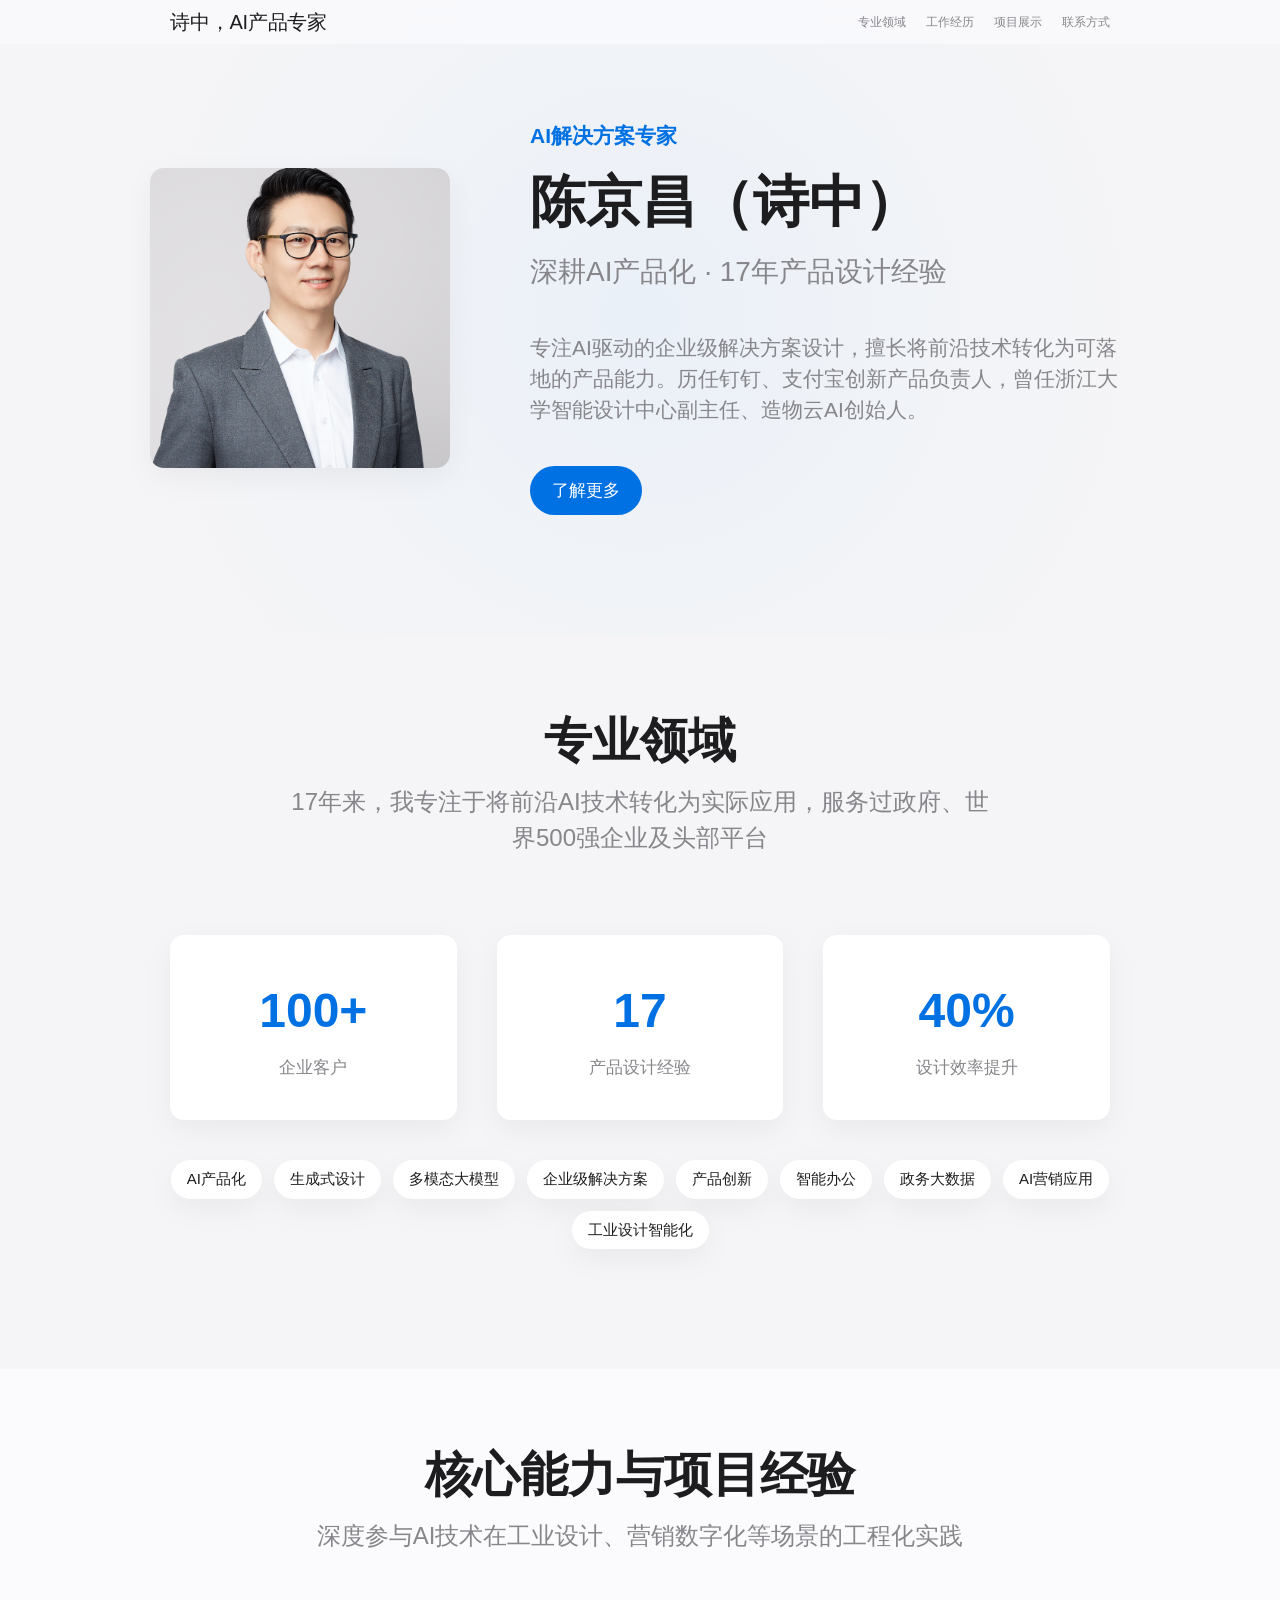
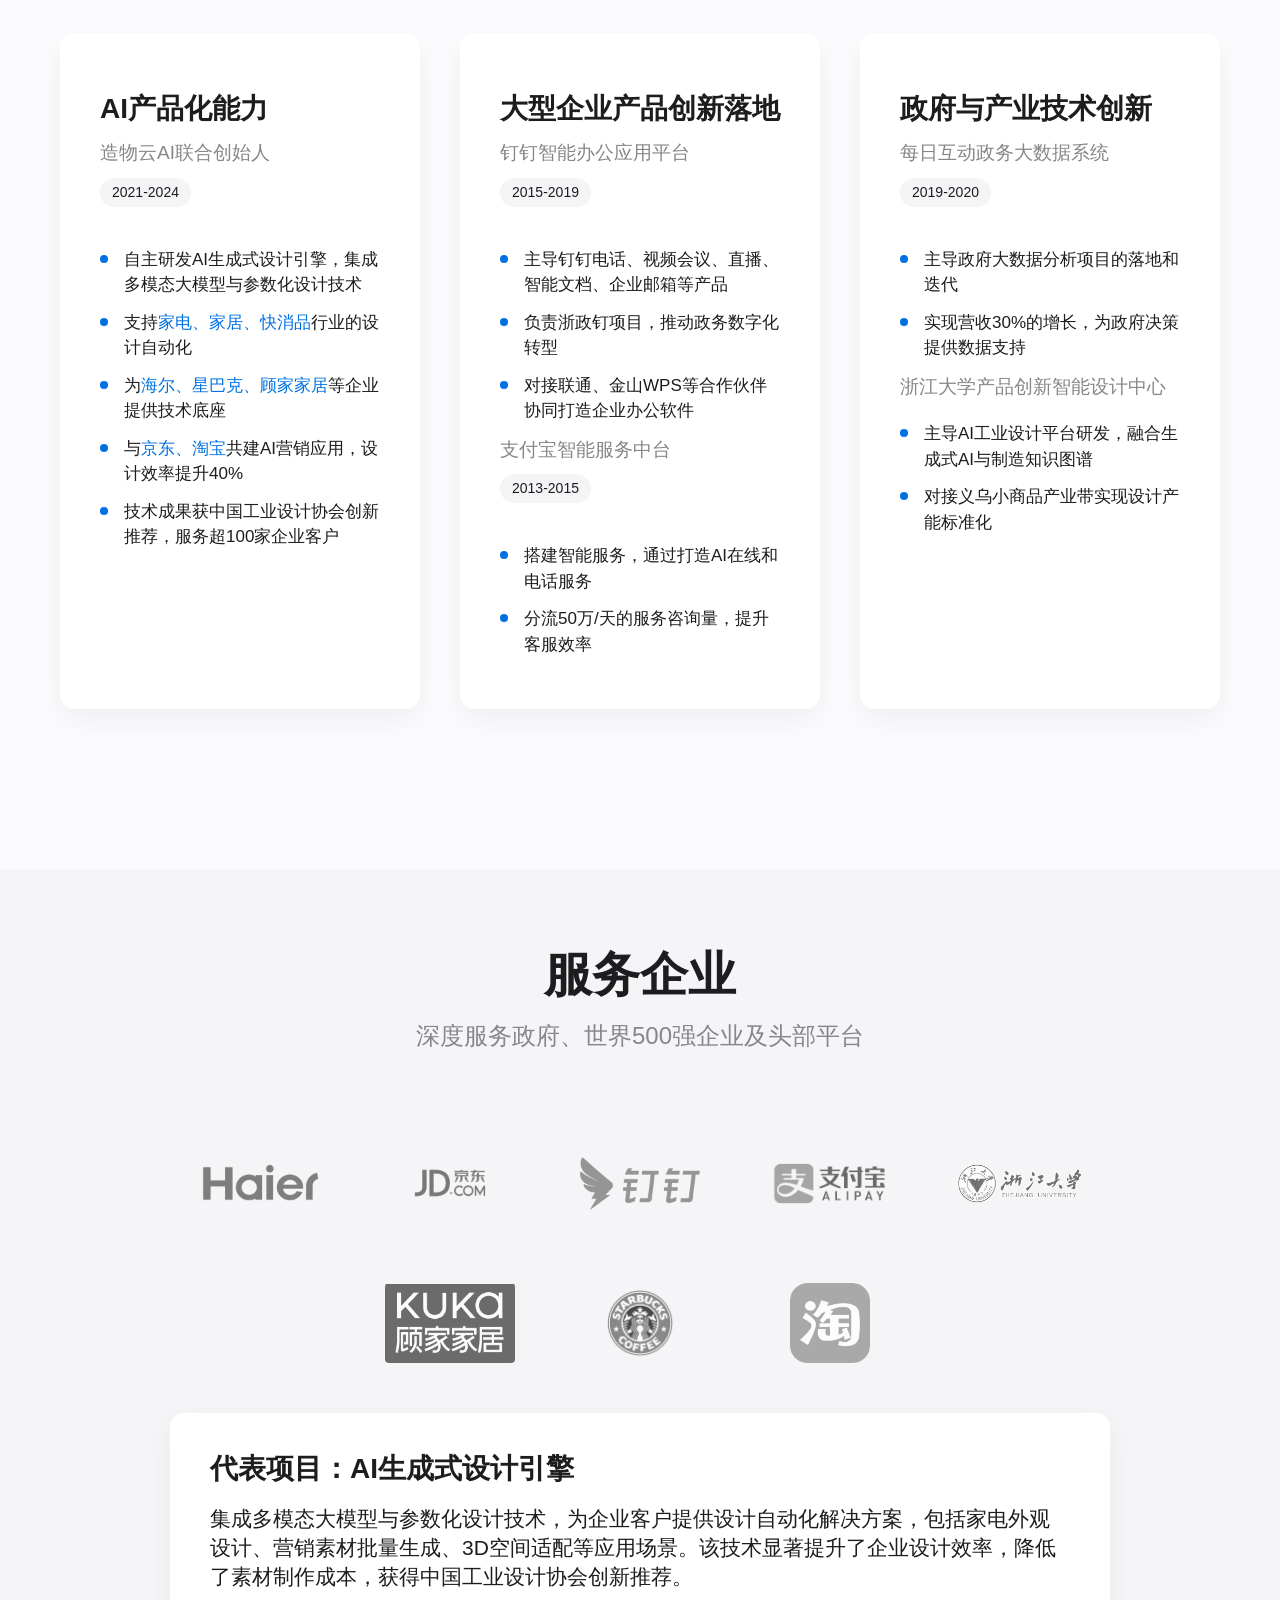
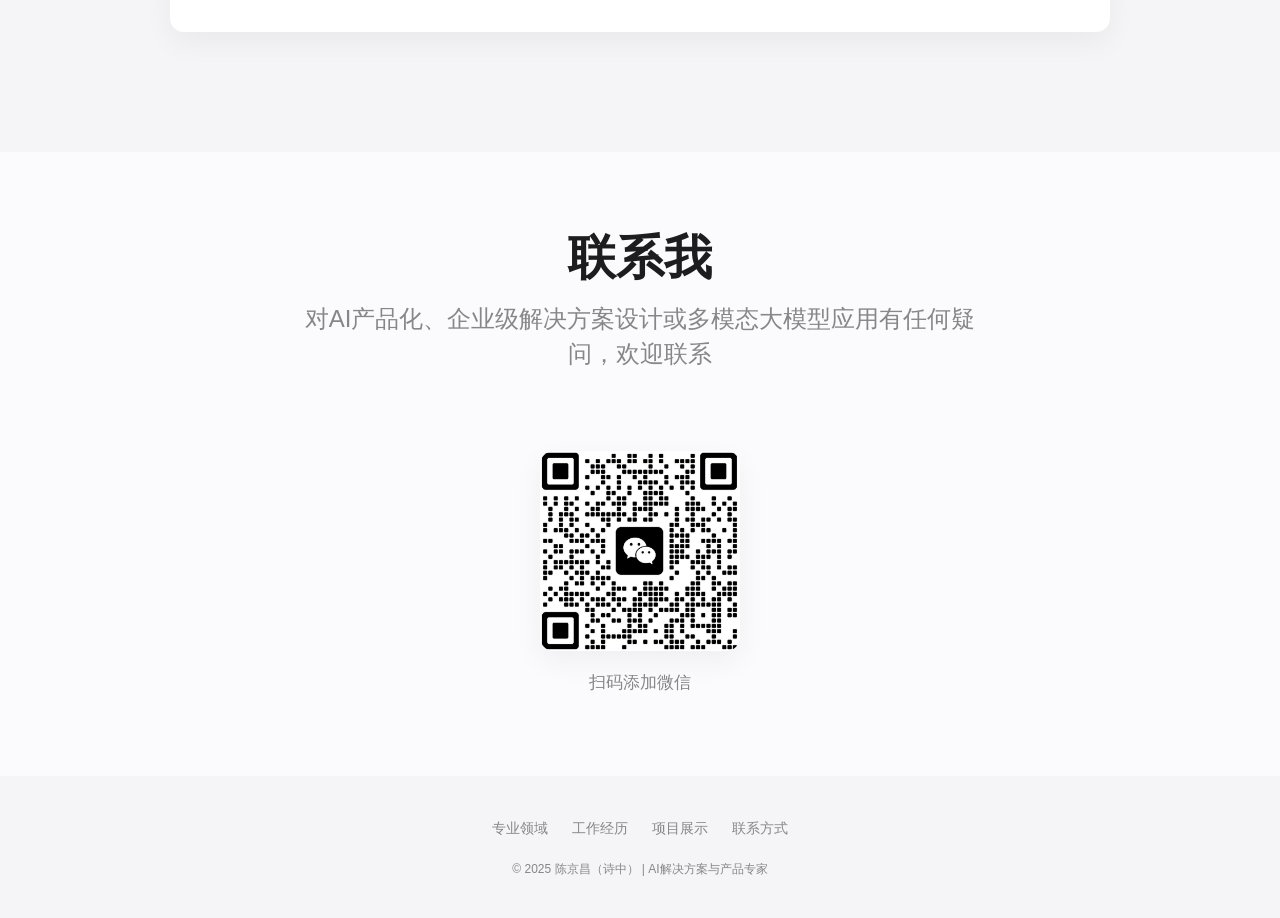
==== index.html @ 5e1aa546 "整理网站文件，删除zip和macOS隐藏文件" ====
<style>
        /* Apple-inspired Design System */
        :root {
            --apple-bg: #fbfbfd;
            --apple-dark: #1d1d1f;
            --apple-gray: #86868b;
            --apple-highlight: #0071e3;
            --apple-highlight-hover: #0077ed;
            --apple-section-bg: #f5f5f7;
            --spacing-xl: 120px;
            --spacing-lg: 80px;
            --spacing-md: 40px;
            --spacing-sm: 20px;
            --radius: 14px;
            --shadow: 0 10px 30px rgba(0,0,0,0.05);
        }
        
        * {
            margin: 0;
            padding: 0;
            box-sizing: border-box;
            font-family: "SF Pro Display", -apple-system, BlinkMacSystemFont, "Segoe UI", Roboto, sans-serif;
        }
        
        html {
            scroll-behavior: smooth;
        }
        
        body {
            background-color: var(--apple-bg);
            color: var(--apple-dark);
            line-height: 1.5;
            -webkit-font-smoothing: antialiased;
        }
        
        .container {
            max-width: 1200px;
            margin: 0 auto;
            padding: 0 var(--spacing-sm);
        }
        
        .narrow-container {
            max-width: 980px;
            margin: 0 auto;
            padding: 0 var(--spacing-sm);
        }
        
        /* Typography */
        h1, h2, h3, h4, h5, h6 {
            font-weight: 600;
        }
        
        h1 {
            font-size: 56px;
            line-height: 1.07;
            letter-spacing: -0.005em;
        }
        
        h2 {
            font-size: 48px;
            line-height: 1.1;
            letter-spacing: -0.003em;
        }
        
        h3 {
            font-size: 28px;
            line-height: 1.14;
        }
        
        h4 {
            font-size: 24px;
            line-height: 1.16;
        }
        
        p {
            font-size: 17px;
            line-height: 1.47;
        }
        
        .large-text {
            font-size: 21px;
            line-height: 1.38;
        }
        
        .small-text {
            font-size: 14px;
            line-height: 1.42;
        }
        
        /* Header */
        .hero {
            min-height: 50vh; /* 将高度减少一半 */
            padding: var(--spacing-xl) 0;
            display: flex;
            flex-direction: column;
            align-items: center;
            justify-content: center;
            text-align: left;
            position: relative;
            overflow: hidden;
            background-color: #f5f5f7;
        }
        
        .hero-layout {
            display: flex;
            align-items: center;
            flex-direction: row-reverse; /* 调整顺序，让照片在左边 */
            justify-content: space-between;
            gap: var(--spacing-lg);
            width: 100%;
        }
        
        /* 响应式布局调整 */
        @media (max-width: 980px) {
            .hero-layout {
                flex-direction: column; /* 在移动端保持上下布局 */
                gap: var(--spacing-md);
            }
            
            .hero {
                min-height: auto; /* 移动端自适应高度 */
                padding: var(--spacing-lg) 0;
            }
        }
        
        .profile-image {
            width: 300px;
            height: 300px;
            border-radius: var(--radius);
            object-fit: cover;
            box-shadow: var(--shadow);
            transition: transform 0.3s ease;
        }
        
        .profile-image:hover {
            transform: scale(1.02);
        }
        
        /* 修改 hero-content 样式，使文字左对齐 */
        .hero-content {
            max-width: 700px;
            z-index: 1;
            text-align: left;
        }
        
        .hero-desc {
            margin-bottom: var(--spacing-md);
            font-size: 21px;
            font-weight: 400;
            color: var(--apple-gray);
            max-width: 600px;
            margin-left: 0; /* 修改为左对齐 */
            margin-right: auto;
        }
        
        /* 响应式调整 */
        @media (max-width: 980px) {
            .hero-layout {
                flex-direction: column;
                gap: var(--spacing-md);
            }
            
            .hero {
                text-align: center;
            }
            
            .hero-content {
                text-align: center;
            }
            
            .hero-desc {
                margin-left: auto;
                margin-right: auto;
            }
            
            .profile-image {
                width: 250px;
                height: 250px;
            }
        }
        
        @media (max-width: 480px) {
            .profile-image {
                width: 200px;
                height: 200px;
            }
        }
        
        .nav {
            position: fixed;
            top: 0;
            left: 0;
            right: 0;
            height: 44px;
            background: rgba(251, 251, 253, 0.8);
            backdrop-filter: saturate(180%) blur(20px);
            z-index: 100;
            display: flex;
            align-items: center;
            justify-content: center;
        }
        
        .nav-inner {
            width: 100%;
            max-width: 980px;
            display: flex;
            justify-content: space-between;
            align-items: center;
            padding: 0 var(--spacing-sm);
        }
        
        .nav-logo {
            font-weight: 500;
            font-size: 20px;
            letter-spacing: -0.01em;
        }
        
        .nav-links {
            display: flex;
            list-style: none;
        }
        
        .nav-links li {
            margin-left: var(--spacing-sm);
            font-size: 12px;
        }
        
        .nav-links a {
            color: var(--apple-gray);
            text-decoration: none;
            transition: color 0.2s;
        }
        
        .nav-links a:hover {
            color: var(--apple-dark);
        }
        
        .hero-content {
            max-width: 700px;
            z-index: 1;
        }
        
        .hero-eyebrow {
            color: var(--apple-highlight);
            font-size: 21px;
            margin-bottom: var(--spacing-sm);
            font-weight: 600;
        }
        
        .hero-title {
            margin-bottom: var(--spacing-sm);
        }
        
        .hero-subtitle {
            margin-bottom: var(--spacing-md);
            font-size: 28px;
            font-weight: 400;
            color: var(--apple-gray);
        }
        
        .hero-desc {
            margin-bottom: var(--spacing-md);
            font-size: 21px;
            font-weight: 400;
            color: var(--apple-gray);
            max-width: 600px;
            margin-left: auto;
            margin-right: auto;
        }
        
        .cta-button {
            display: inline-block;
            background-color: var(--apple-highlight);
            color: white;
            border-radius: 980px;
            padding: 12px 22px;
            font-size: 17px;
            font-weight: 400;
            text-decoration: none;
            transition: all 0.2s;
        }
        
        .cta-button:hover {
            background-color: var(--apple-highlight-hover);
        }
        
        .hero-gradient {
            position: absolute;
            width: 100%;
            height: 100%;
            top: 0;
            left: 0;
            background: radial-gradient(circle at 50% 50%, rgba(139, 198, 255, 0.1), transparent 70%);
        }
        
        /* Sections */
        .section {
            padding: var(--spacing-lg) 0;
            position: relative;
        }
        
        .section-alt {
            background-color: var(--apple-section-bg);
        }
        
        .section-heading {
            text-align: center;
            margin-bottom: var(--spacing-lg);
        }
        
        .section-title {
            margin-bottom: 16px;
        }
        
        .section-subtitle {
            color: var(--apple-gray);
            font-weight: 400;
            font-size: 24px;
            max-width: 700px;
            margin-left: auto;
            margin-right: auto;
        }
        
        /* Experience Cards */
        .experience-grid {
            display: grid;
            grid-template-columns: repeat(auto-fit, minmax(300px, 1fr));
            gap: var(--spacing-md);
            margin-bottom: var(--spacing-lg);
        }
        
        .experience-card {
            background: white;
            border-radius: var(--radius);
            overflow: hidden;
            box-shadow: var(--shadow);
            transition: transform 0.3s, box-shadow 0.3s;
        }
        
        .experience-card:hover {
            transform: translateY(-5px);
            box-shadow: 0 15px 40px rgba(0,0,0,0.08);
        }
        
        .card-content {
            padding: var(--spacing-md);
        }
        
        .card-icon {
            font-size: 40px;
            color: var(--apple-highlight);
            margin-bottom: var(--spacing-sm);
        }
        
        .card-title {
            margin-bottom: 14px;
        }
        
        .card-position {
            font-size: 19px;
            color: var(--apple-gray);
            margin-bottom: 10px;
            font-weight: 500;
        }
        
        .card-period {
            display: inline-block;
            font-size: 14px;
            background-color: var(--apple-section-bg);
            padding: 4px 12px;
            border-radius: 20px;
            margin-bottom: var(--spacing-sm);
        }
        
        .card-list {
            list-style-type: none;
            margin-top: var(--spacing-sm);
        }
        
        .card-list li {
            position: relative;
            padding-left: 24px;
            margin-bottom: 12px;
            font-size: 17px;
        }
        
        .card-list li:before {
            content: "";
            position: absolute;
            left: 0;
            top: 8px;
            width: 8px;
            height: 8px;
            background-color: var(--apple-highlight);
            border-radius: 50%;
        }
        
        .highlight {
            color: var(--apple-highlight);
            font-weight: 500;
        }
        
        /* Project Section */
        .project-container {
            margin: var(--spacing-md) 0;
            padding: var(--spacing-md);
            background: white;
            border-radius: var(--radius);
            box-shadow: var(--shadow);
        }
        
        .project-header {
            margin-bottom: var(--spacing-sm);
        }
        
        .company-logos {
            display: flex;
            flex-wrap: wrap;
            justify-content: center;
            gap: var(--spacing-md);
            margin: var(--spacing-md) 0;
        }
        
        .company-logo {
            width: 150px;
            height: 100px; /* 调整高度为100px */
            background-color: transparent;
            display: flex;
            align-items: center;
            justify-content: center;
            border-radius: var(--radius);
            transition: transform 0.2s, box-shadow 0.2s;
            object-fit: contain;
            padding: 10px;
            filter: grayscale(100%);
            opacity: 0.7;
        }
        
        .company-logo:hover {
            transform: scale(1.05);
            filter: grayscale(0%); /* 悬停时显示原色 */
            opacity: 1;
        }
        
        /* Skills Section */
        .skills-container {
            display: flex;
            flex-wrap: wrap;
            justify-content: center;
            gap: 12px;
            margin: var(--spacing-md) 0;
        }
        
        .skill-tag {
            background-color: white;
            padding: 8px 16px;
            border-radius: 20px;
            font-size: 15px;
            box-shadow: var(--shadow);
        }
        
        /* Stats */
        .stats-container {
            display: grid;
            grid-template-columns: repeat(3, 1fr);
            gap: var(--spacing-md);
            margin: var(--spacing-md) 0;
        }
        
        .stat-card {
            background: white;
            padding: var(--spacing-md);
            border-radius: var(--radius);
            text-align: center;
            box-shadow: var(--shadow);
        }
        
        .stat-number {
            font-size: 48px;
            font-weight: 700;
            color: var(--apple-highlight);
            margin-bottom: 8px;
        }
        
        .stat-label {
            font-size: 17px;
            color: var(--apple-gray);
        }
        
        /* Footer */
        footer {
            background-color: var(--apple-section-bg);
            padding: var(--spacing-md) 0;
            text-align: center;
        }
        
        .footer-content {
            display: flex;
            flex-direction: column;
            align-items: center;
        }
        
        .footer-links {
            display: flex;
            list-style: none;
            margin-bottom: var(--spacing-sm);
        }
        
        .footer-links li {
            margin: 0 12px;
        }
        
        .footer-links a {
            color: var(--apple-gray);
            text-decoration: none;
            font-size: 14px;
            transition: color 0.2s;
        }
        
        .footer-links a:hover {
            color: var(--apple-dark);
        }
        
        .copyright {
            font-size: 12px;
            color: var(--apple-gray);
        }
        
        /* Animation */
        @keyframes fadeInUp {
            from {
                opacity: 0;
                transform: translateY(20px);
            }
            to {
                opacity: 1;
                transform: translateY(0);
            }
        }
        
        .animate {
            animation: fadeInUp 0.6s ease forwards;
            opacity: 0;
        }
        
        .delay-1 {
            animation-delay: 0.1s;
        }
        
        .delay-2 {
            animation-delay: 0.2s;
        }
        
        .delay-3 {
            animation-delay: 0.3s;
        }
        
        /* Responsive */
        @media (max-width: 980px) {
            h1 {
                font-size: 48px;
            }
            
            h2 {
                font-size: 40px;
            }
            
            .stats-container {
                grid-template-columns: repeat(2, 1fr);
            }
        }
        
        @media (max-width: 768px) {
            :root {
                --spacing-xl: 80px;
                --spacing-lg: 60px;
                --spacing-md: 30px;
            }
            
            h1 {
                font-size: 40px;
            }
            
            h2 {
                font-size: 32px;
            }
            
            h3 {
                font-size: 24px;
            }
            
            .hero-subtitle {
                font-size: 24px;
            }
            
            .hero-desc {
                font-size: 19px;
            }
            
            .large-text {
                font-size: 19px;
            }
            
            .stats-container {
                grid-template-columns: 1fr;
            }
        }
        
        @media (max-width: 480px) {
            :root {
                --spacing-xl: 60px;
                --spacing-lg: 40px;
                --spacing-md: 24px;
            }
            
            h1 {
                font-size: 32px;
            }
            
            h2 {
                font-size: 28px;
            }
            
            .hero-eyebrow {
                font-size: 17px;
            }
            
            .hero-subtitle {
                font-size: 21px;
            }
            
            .section-subtitle {
                font-size: 19px;
            }
        }
    </style>
</head>
<body>
    <nav class="nav">
        <div class="nav-inner">
            <a href="#" class="nav-logo" style="text-decoration: none; color: inherit;">诗中，AI产品专家</a>
            <ul class="nav-links">
                <li><a href="#expertise">专业领域</a></li>
                <li><a href="#experience">工作经历</a></li>
                <li><a href="#projects">项目展示</a></li>
                <li><a href="#contact">联系方式</a></li>
            </ul>
        </div>
    </nav>
    
    <section class="hero">
        <div class="hero-gradient"></div>
        <div class="container">
            <div class="hero-layout">
                <div class="hero-content">
                    <div class="hero-eyebrow animate">AI解决方案专家</div>
                    <h1 class="hero-title animate delay-1">陈京昌（诗中）</h1>
                    <div class="hero-subtitle animate delay-2">深耕AI产品化 · 17年产品设计经验</div>
                    <p class="hero-desc animate delay-3">专注AI驱动的企业级解决方案设计，擅长将前沿技术转化为可落地的产品能力。历任钉钉、支付宝创新产品负责人，曾任浙江大学智能设计中心副主任、造物云AI创始人。</p>
                    <a href="#contact" class="cta-button animate delay-3">了解更多</a>
                </div>
                <img src="profile-photo.jpg" alt="陈京昌个人照片" class="profile-image animate delay-1">
            </div>
        </div>
    </section>
    
    <section id="expertise" class="section section-alt">
        <div class="narrow-container">
            <div class="section-heading">
                <h2 class="section-title">专业领域</h2>
                <p class="section-subtitle">17年来，我专注于将前沿AI技术转化为实际应用，服务过政府、世界500强企业及头部平台</p>
            </div>
            
            <div class="stats-container">
                <div class="stat-card">
                    <div class="stat-number">100+</div>
                    <div class="stat-label">企业客户</div>
                </div>
                <div class="stat-card">
                    <div class="stat-number">17</div>
                    <div class="stat-label">产品设计经验</div>
                </div>
                <div class="stat-card">
                    <div class="stat-number">40%</div>
                    <div class="stat-label">设计效率提升</div>
                </div>
            </div>
            
            <div class="skills-container">
                <div class="skill-tag">AI产品化</div>
                <div class="skill-tag">生成式设计</div>
                <div class="skill-tag">多模态大模型</div>
                <div class="skill-tag">企业级解决方案</div>
                <div class="skill-tag">产品创新</div>
                <div class="skill-tag">智能办公</div>
                <div class="skill-tag">政务大数据</div>
                <div class="skill-tag">AI营销应用</div>
                <div class="skill-tag">工业设计智能化</div>
            </div>
        </div>
    </section>
    
    <section id="experience" class="section">
        <div class="container">
            <div class="section-heading">
                <h2 class="section-title">核心能力与项目经验</h2>
                <p class="section-subtitle">深度参与AI技术在工业设计、营销数字化等场景的工程化实践</p>
            </div>
            
            <div class="experience-grid">
                <div class="experience-card">
                    <div class="card-content">
                        <div class="card-icon"><i class="fas fa-robot"></i></div>
                        <h3 class="card-title">AI产品化能力</h3>
                        <div class="card-position">造物云AI联合创始人</div>
                        <div class="card-period">2021-2024</div>
                        <ul class="card-list">
                            <li>自主研发AI生成式设计引擎，集成多模态大模型与参数化设计技术</li>
                            <li>支持<span class="highlight">家电、家居、快消品</span>行业的设计自动化</li>
                            <li>为<span class="highlight">海尔、星巴克、顾家家居</span>等企业提供技术底座</li>
                            <li>与<span class="highlight">京东、淘宝</span>共建AI营销应用，设计效率提升40%</li>
                            <li>技术成果获中国工业设计协会创新推荐，服务超100家企业客户</li>
                        </ul>
                    </div>
                </div>
                
                <div class="experience-card">
                    <div class="card-content">
                        <div class="card-icon"><i class="fas fa-building"></i></div>
                        <h3 class="card-title">大型企业产品创新落地</h3>
                        <div class="card-position">钉钉智能办公应用平台</div>
                        <div class="card-period">2015-2019</div>
                        <ul class="card-list">
                            <li>主导钉钉电话、视频会议、直播、智能文档、企业邮箱等产品</li>
                            <li>负责浙政钉项目，推动政务数字化转型</li>
                            <li>对接联通、金山WPS等合作伙伴协同打造企业办公软件</li>
                        </ul>
                        <div class="card-position">支付宝智能服务中台</div>
                        <div class="card-period">2013-2015</div>
                        <ul class="card-list">
                            <li>搭建智能服务，通过打造AI在线和电话服务</li>
                            <li>分流50万/天的服务咨询量，提升客服效率</li>
                        </ul>
                    </div>
                </div>
                
                <div class="experience-card">
                    <div class="card-content">
                        <div class="card-icon"><i class="fas fa-university"></i></div>
                        <h3 class="card-title">政府与产业技术创新</h3>
                        <div class="card-position">每日互动政务大数据系统</div>
                        <div class="card-period">2019-2020</div>
                        <ul class="card-list">
                            <li>主导政府大数据分析项目的落地和迭代</li>
                            <li>实现营收30%的增长，为政府决策提供数据支持</li>
                        </ul>
                        <div class="card-position">浙江大学产品创新智能设计中心</div>
                        <ul class="card-list">
                            <li>主导AI工业设计平台研发，融合生成式AI与制造知识图谱</li>
                            <li>对接义乌小商品产业带实现设计产能标准化</li>
                        </ul>
                    </div>
                </div>
            </div>
        </div>
    </section>
    
    <section id="projects" class="section section-alt">
        <div class="narrow-container">
            <div class="section-heading">
                <h2 class="section-title">服务企业</h2>
                <p class="section-subtitle">深度服务政府、世界500强企业及头部平台</p>
            </div>
            
            <div class="company-logos">
                <img src="logos/haier.png" alt="海尔" class="company-logo" />
                <img src="logos/jd.png" alt="京东" class="company-logo" />
                <img src="logos/dingtalk.png" alt="钉钉" class="company-logo" />
                <img src="logos/alipay.png" alt="支付宝" class="company-logo" />
                <img src="logos/zju.png" alt="浙江大学" class="company-logo" />
                <img src="logos/gujia.png" alt="顾家家居" class="company-logo" />
                <img src="logos/starbucks.png" alt="星巴克" class="company-logo" />
                <img src="logos/taobao.png" alt="淘宝" class="company-logo" />
            </div>
            
            <div class="project-container">
                <div class="project-header">
                    <h3>代表项目：AI生成式设计引擎</h3>
                </div>
                <p class="large-text">
                    集成多模态大模型与参数化设计技术，为企业客户提供设计自动化解决方案，包括家电外观设计、营销素材批量生成、3D空间适配等应用场景。该技术显著提升了企业设计效率，降低了素材制作成本，获得中国工业设计协会创新推荐。
                </p>
            </div>
        </div>
    </section>
    
    <section id="contact" class="section">
        <div class="narrow-container">
            <div class="section-heading">
                <h2 class="section-title">联系我</h2>
                <p class="section-subtitle">对AI产品化、企业级解决方案设计或多模态大模型应用有任何疑问，欢迎联系</p>
            </div>
            
            <div style="text-align: center;">
                <img src="images/wechat-qr.jpg" alt="微信二维码" style="width: 200px; height: 200px; border-radius: var(--radius); box-shadow: var(--shadow);">
                <p style="margin-top: var(--spacing-sm); color: var(--apple-gray);">扫码添加微信</p>
            </div>
        </div>
    </section>
    
    <footer>
        <div class="narrow-container">
            <div class="footer-content">
                <ul class="footer-links">
                    <li><a href="#expertise">专业领域</a></li>
                    <li><a href="#experience">工作经历</a></li>
                    <li><a href="#projects">项目展示</a></li>
                    <li><a href="#contact">联系方式</a></li>
                </ul>
                <div class="copyright">© 2025 陈京昌（诗中） | AI解决方案与产品专家</div>
            </div>
        </div>
    </footer>
    
    <script>
        // Simple animation for elements as they enter the viewport
        document.addEventListener('DOMContentLoaded', function() {
            const observer = new IntersectionObserver((entries) => {
                entries.forEach(entry => {
                    if (entry.isIntersecting) {
                        entry.target.style.opacity = 1;
                        entry.target.style.transform = 'translateY(0)';
                    }
                });
            }, { threshold: 0.1 });
            
            document.querySelectorAll('.experience-card, .stat-card, .project-container').forEach(el => {
                el.style.opacity = 0;
                el.style.transform = 'translateY(20px)';
                el.style.transition = 'opacity 0.6s ease, transform 0.6s ease';
                observer.observe(el);
            });
        });
    </script>
</body>
</html>
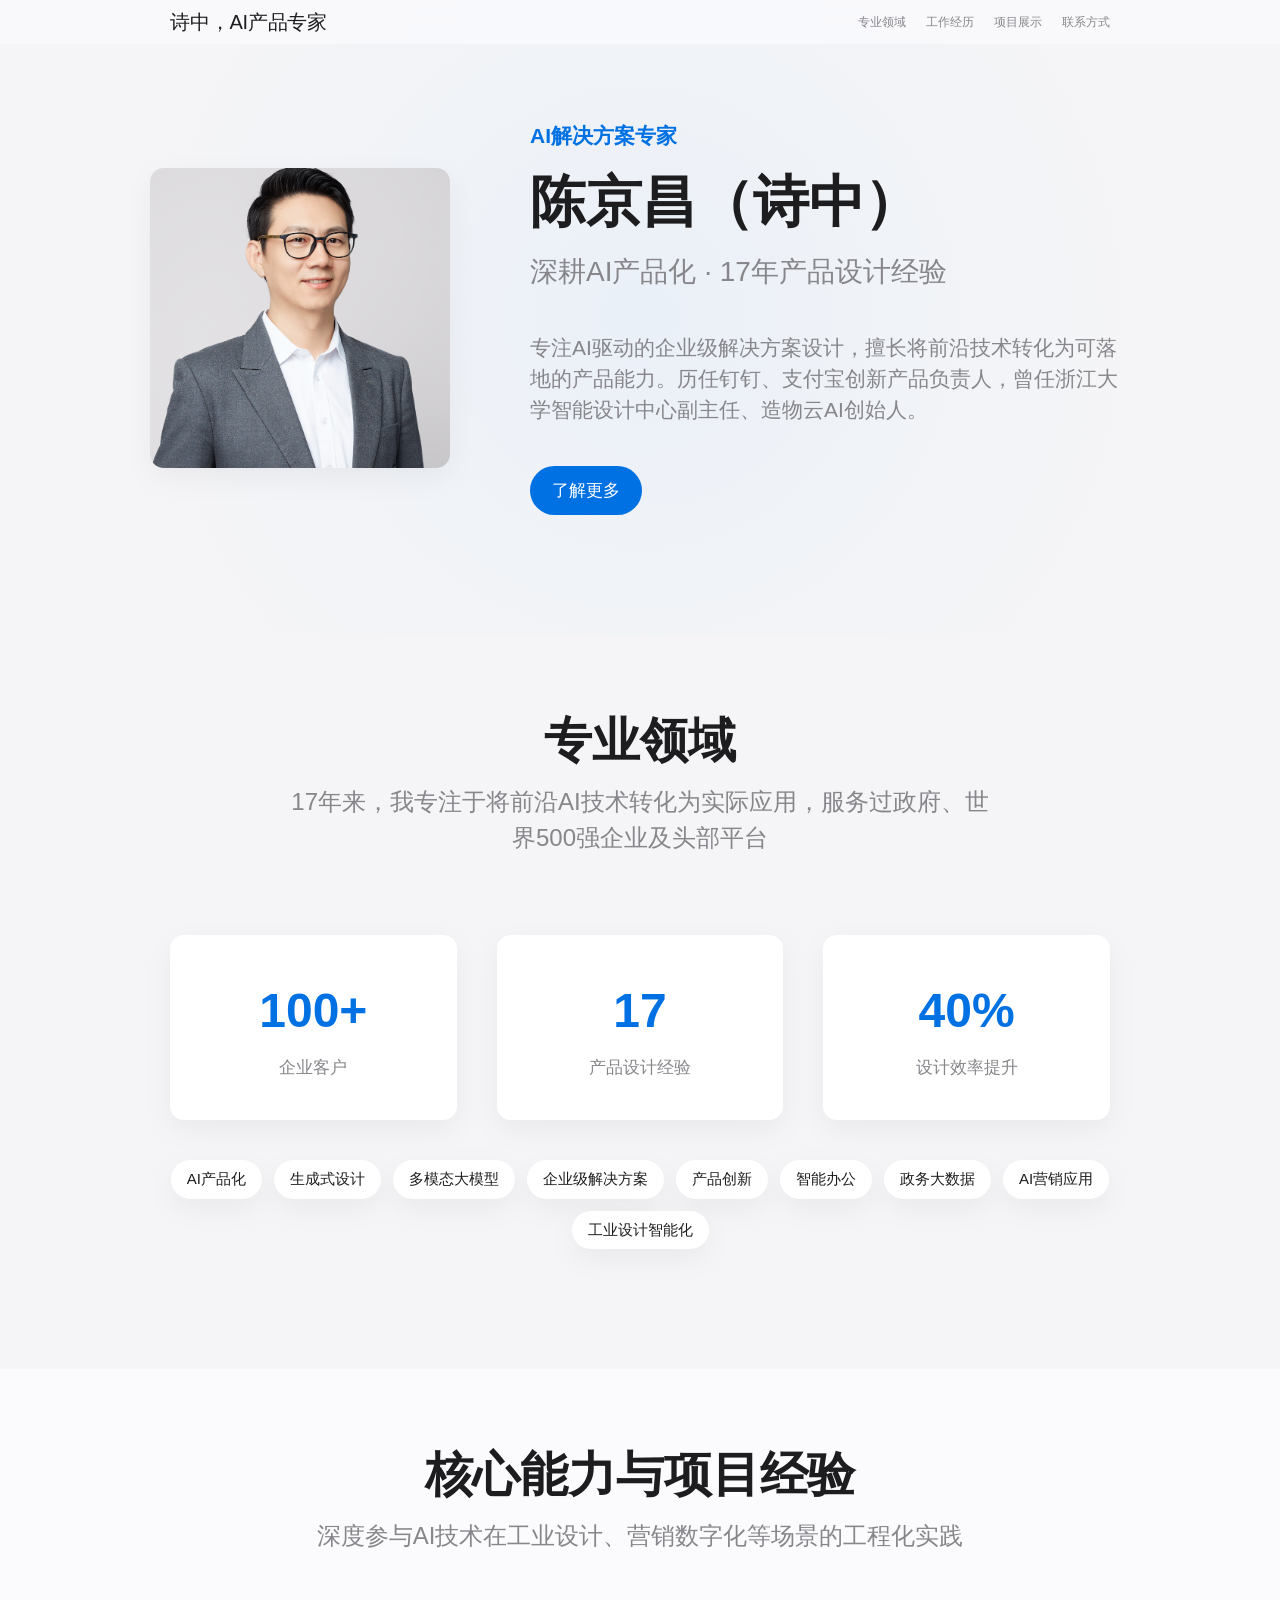
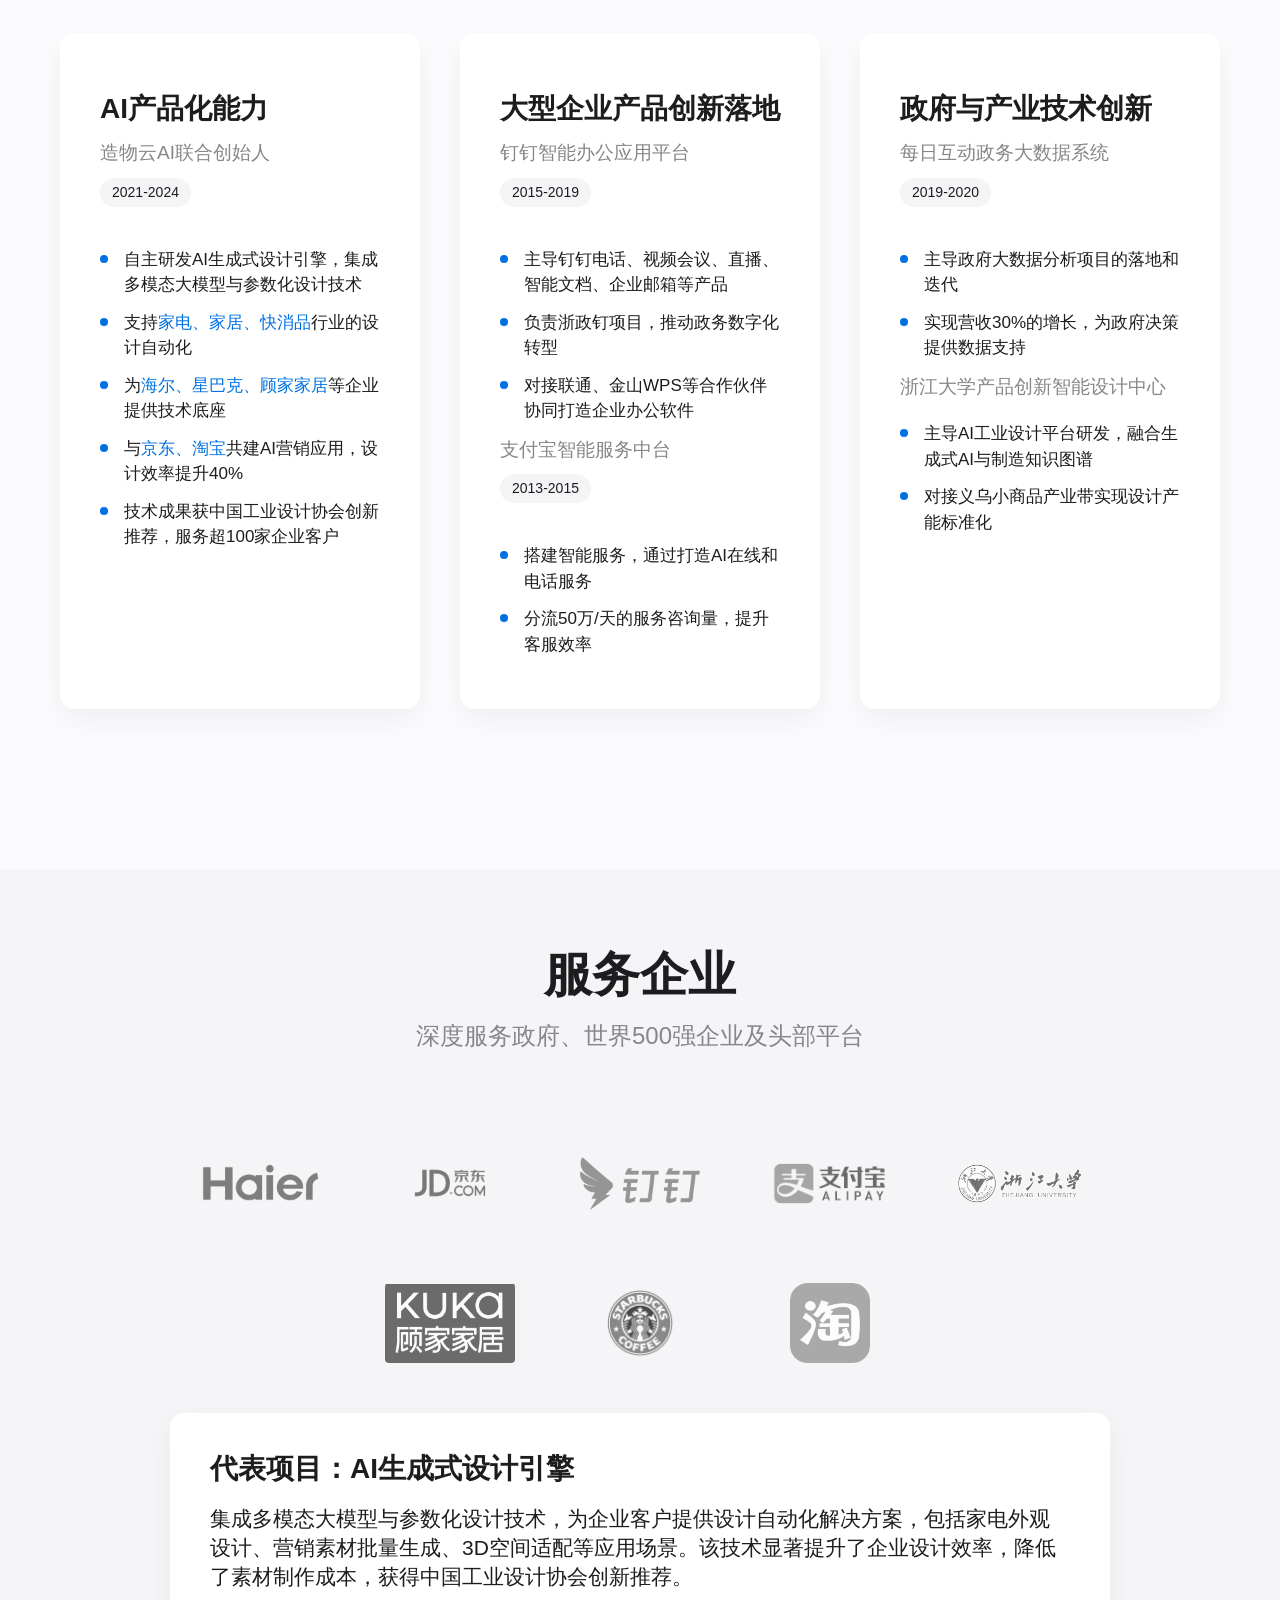
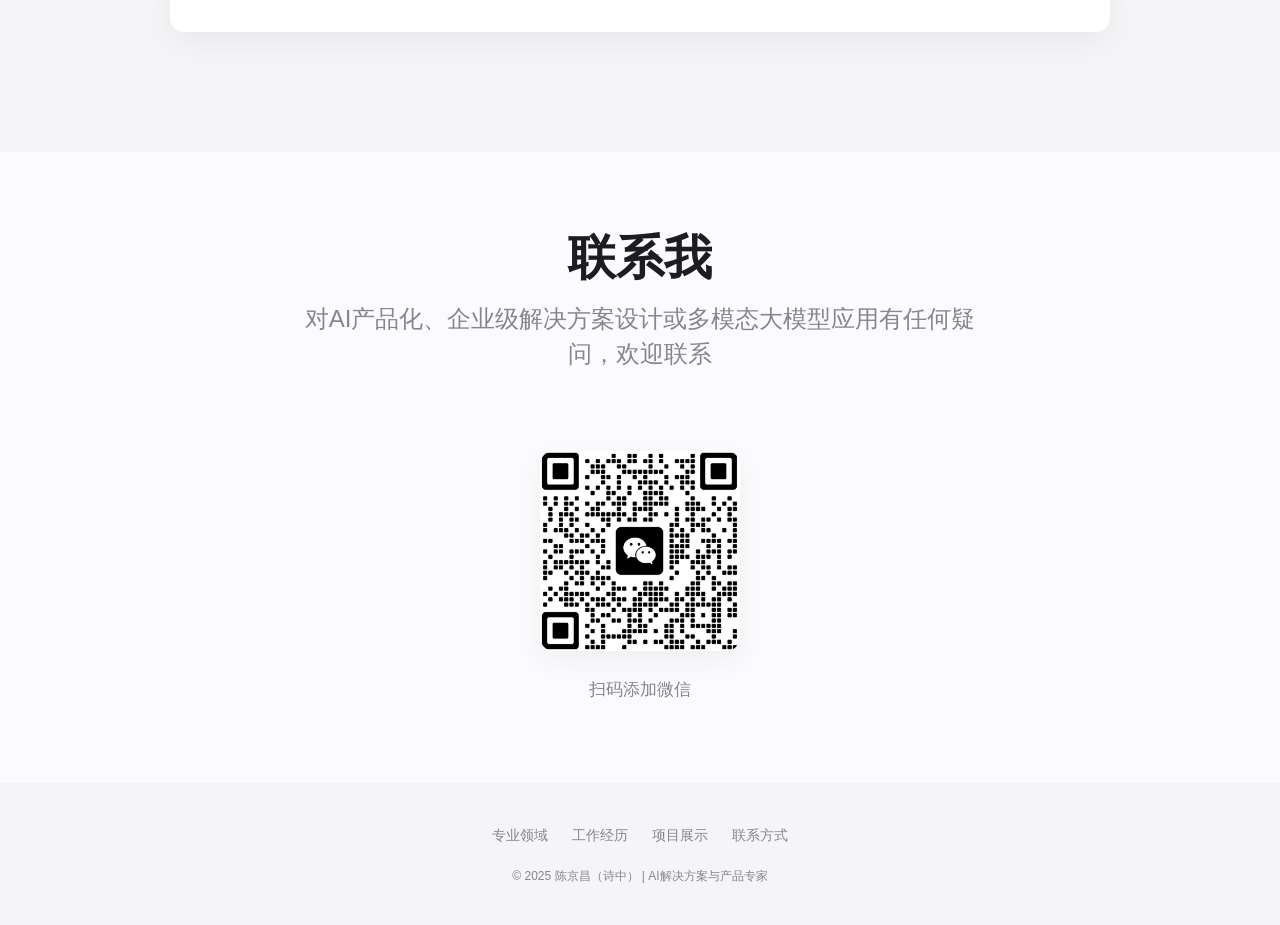
==== commit 9ac21474: "Fix HTML structure: add DOCTYPE, html and head tags to fix rendering issue" ====
--- a/index.html
+++ b/index.html
@@ -1,3 +1,10 @@
+<!DOCTYPE html>
+<html lang="zh-CN">
+<head>
+    <meta charset="UTF-8">
+    <meta name="viewport" content="width=device-width, initial-scale=1.0">
+    <title>shizhong - 个人网站</title>
+    <link rel="icon" href="data:image/svg+xml,<svg xmlns=%22http://www.w3.org/2000/svg%22 viewBox=%220 0 100 100%22><text y=%22.9em%22 font-size=%2290%22>🚀</text></svg>">
 <style>
         /* Apple-inspired Design System */
         :root {
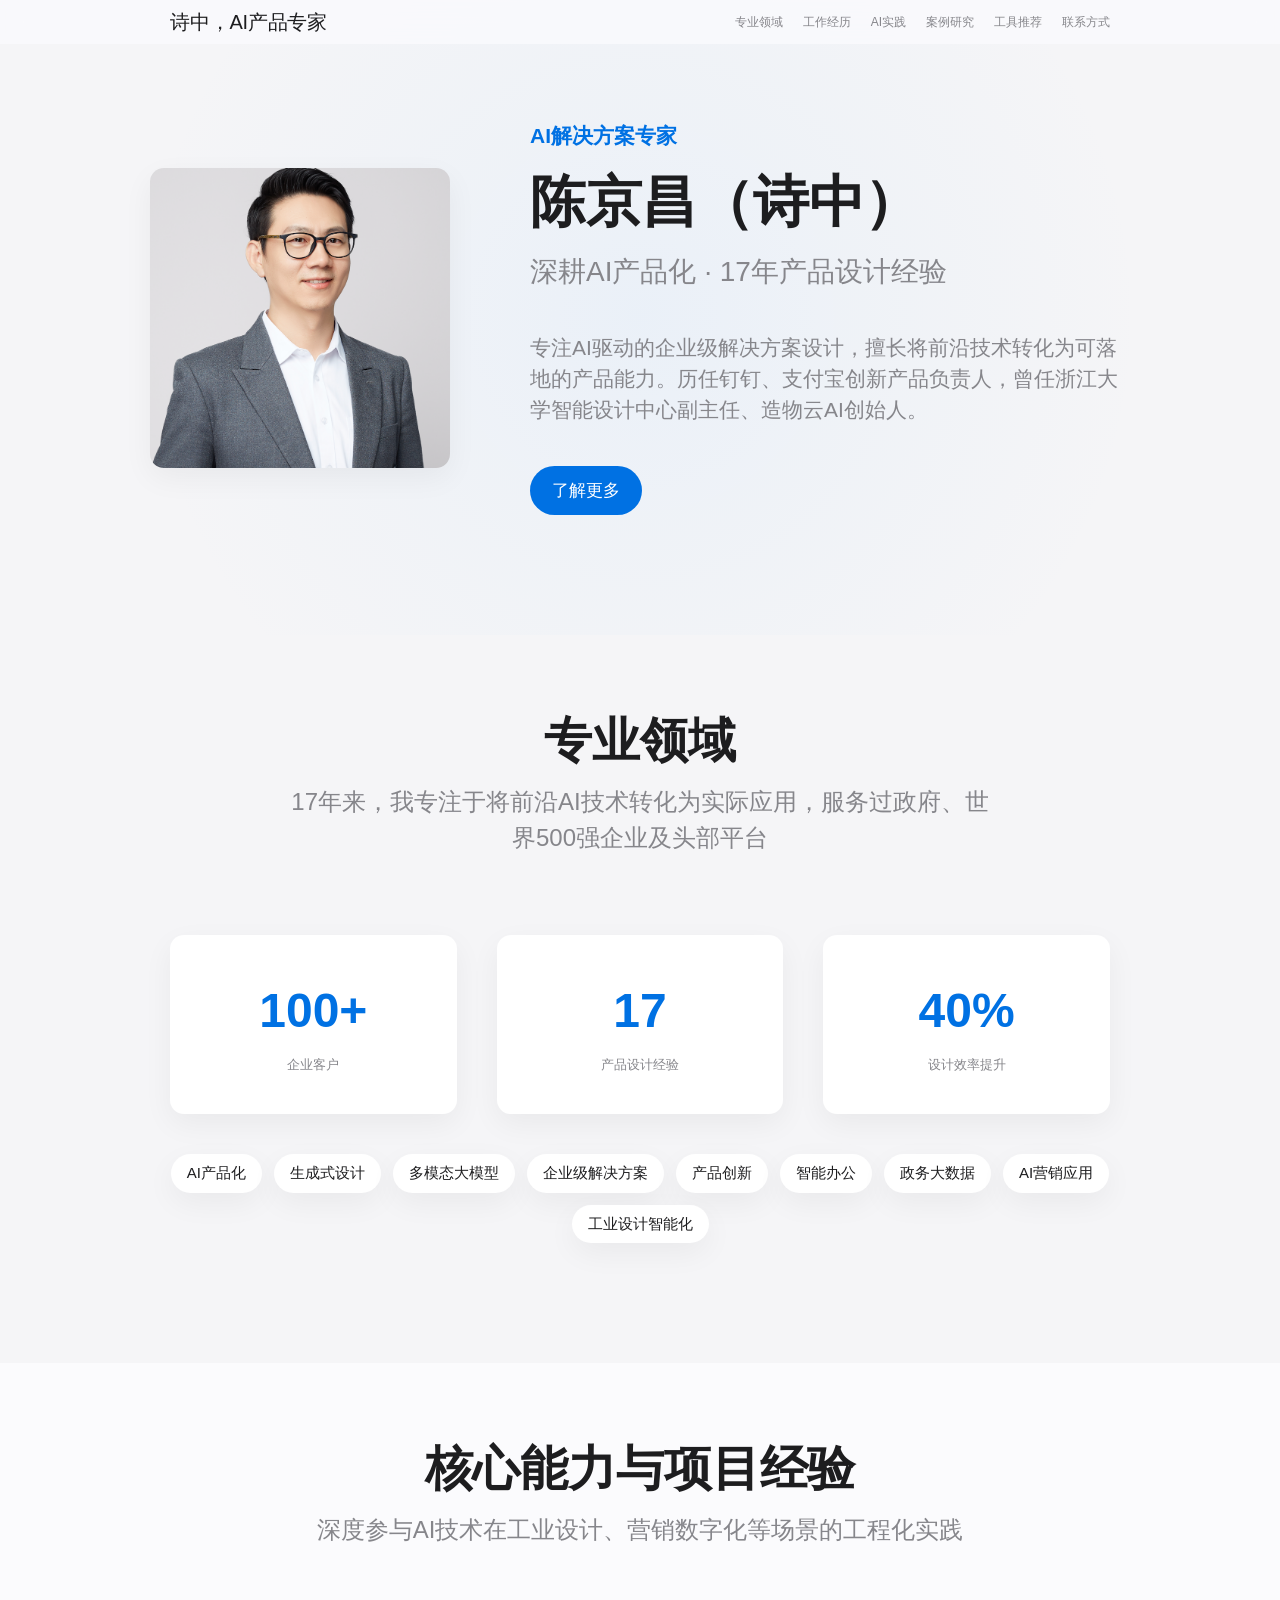
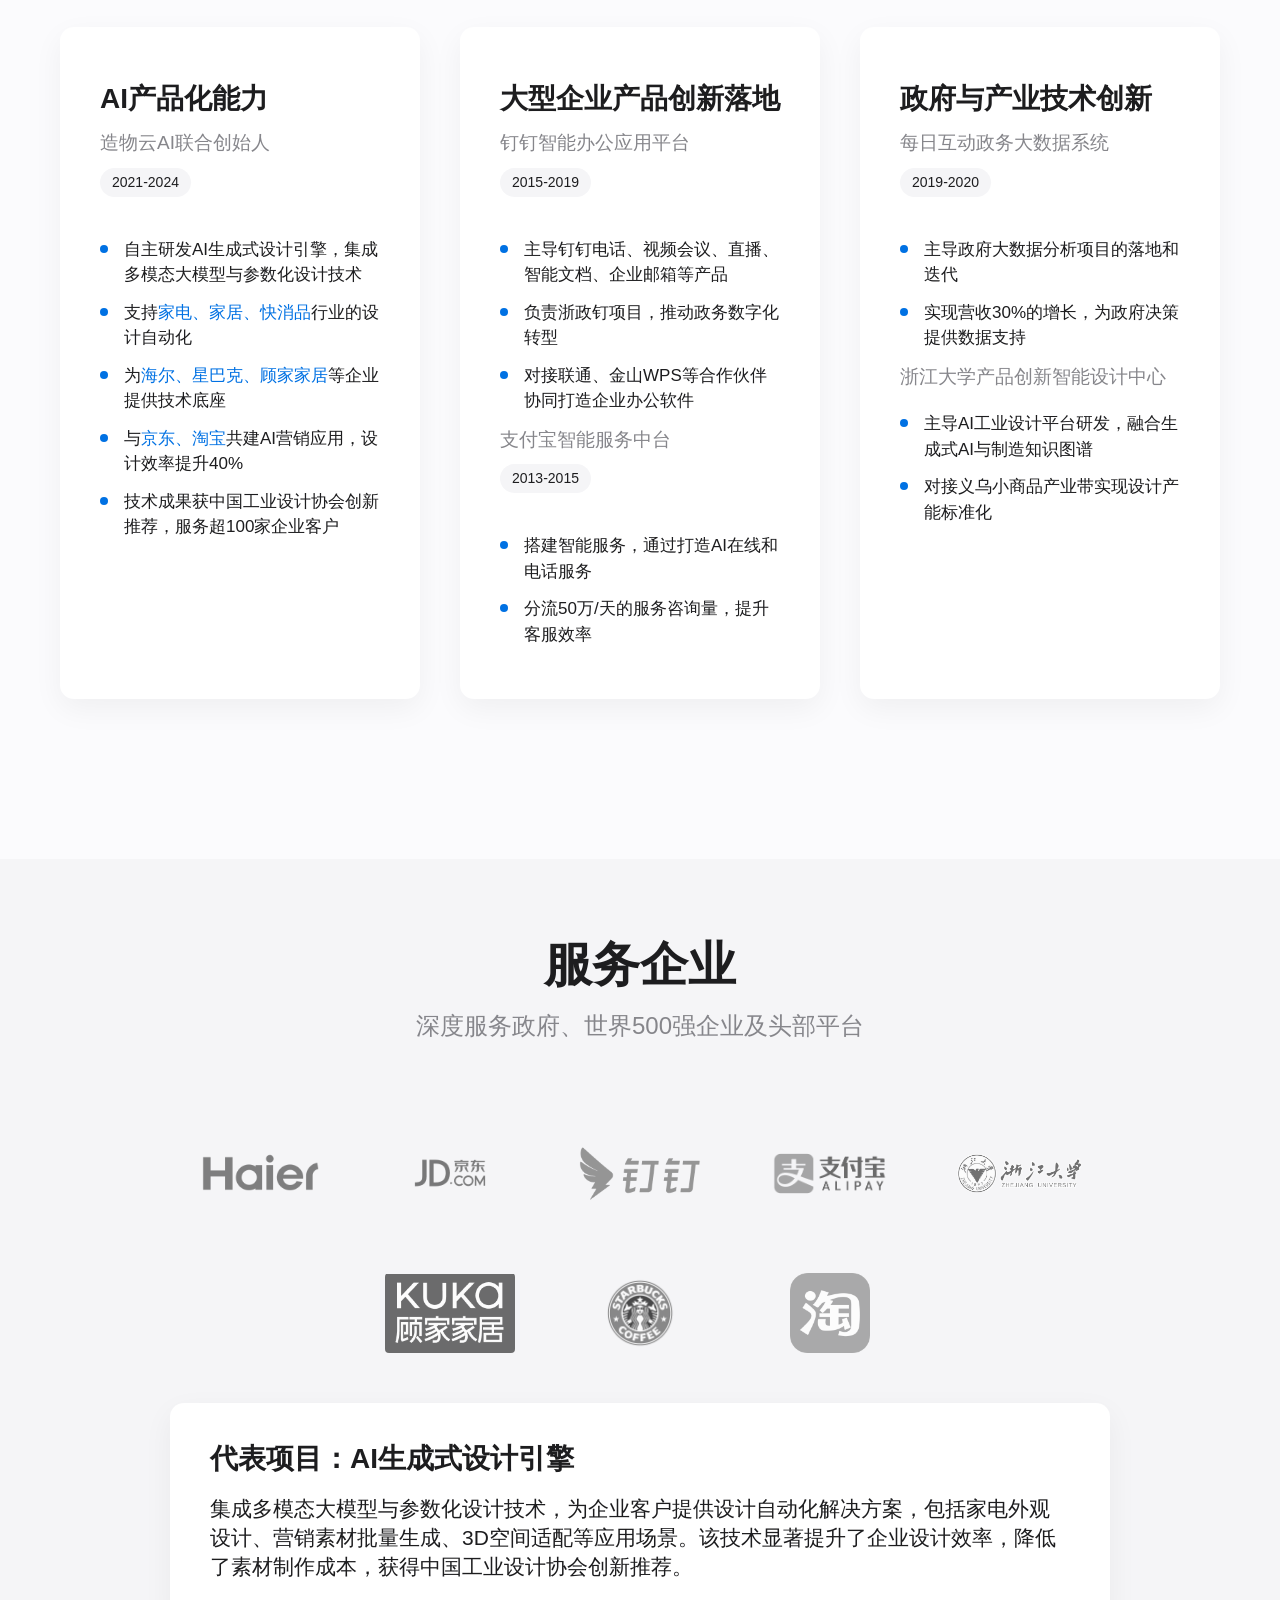
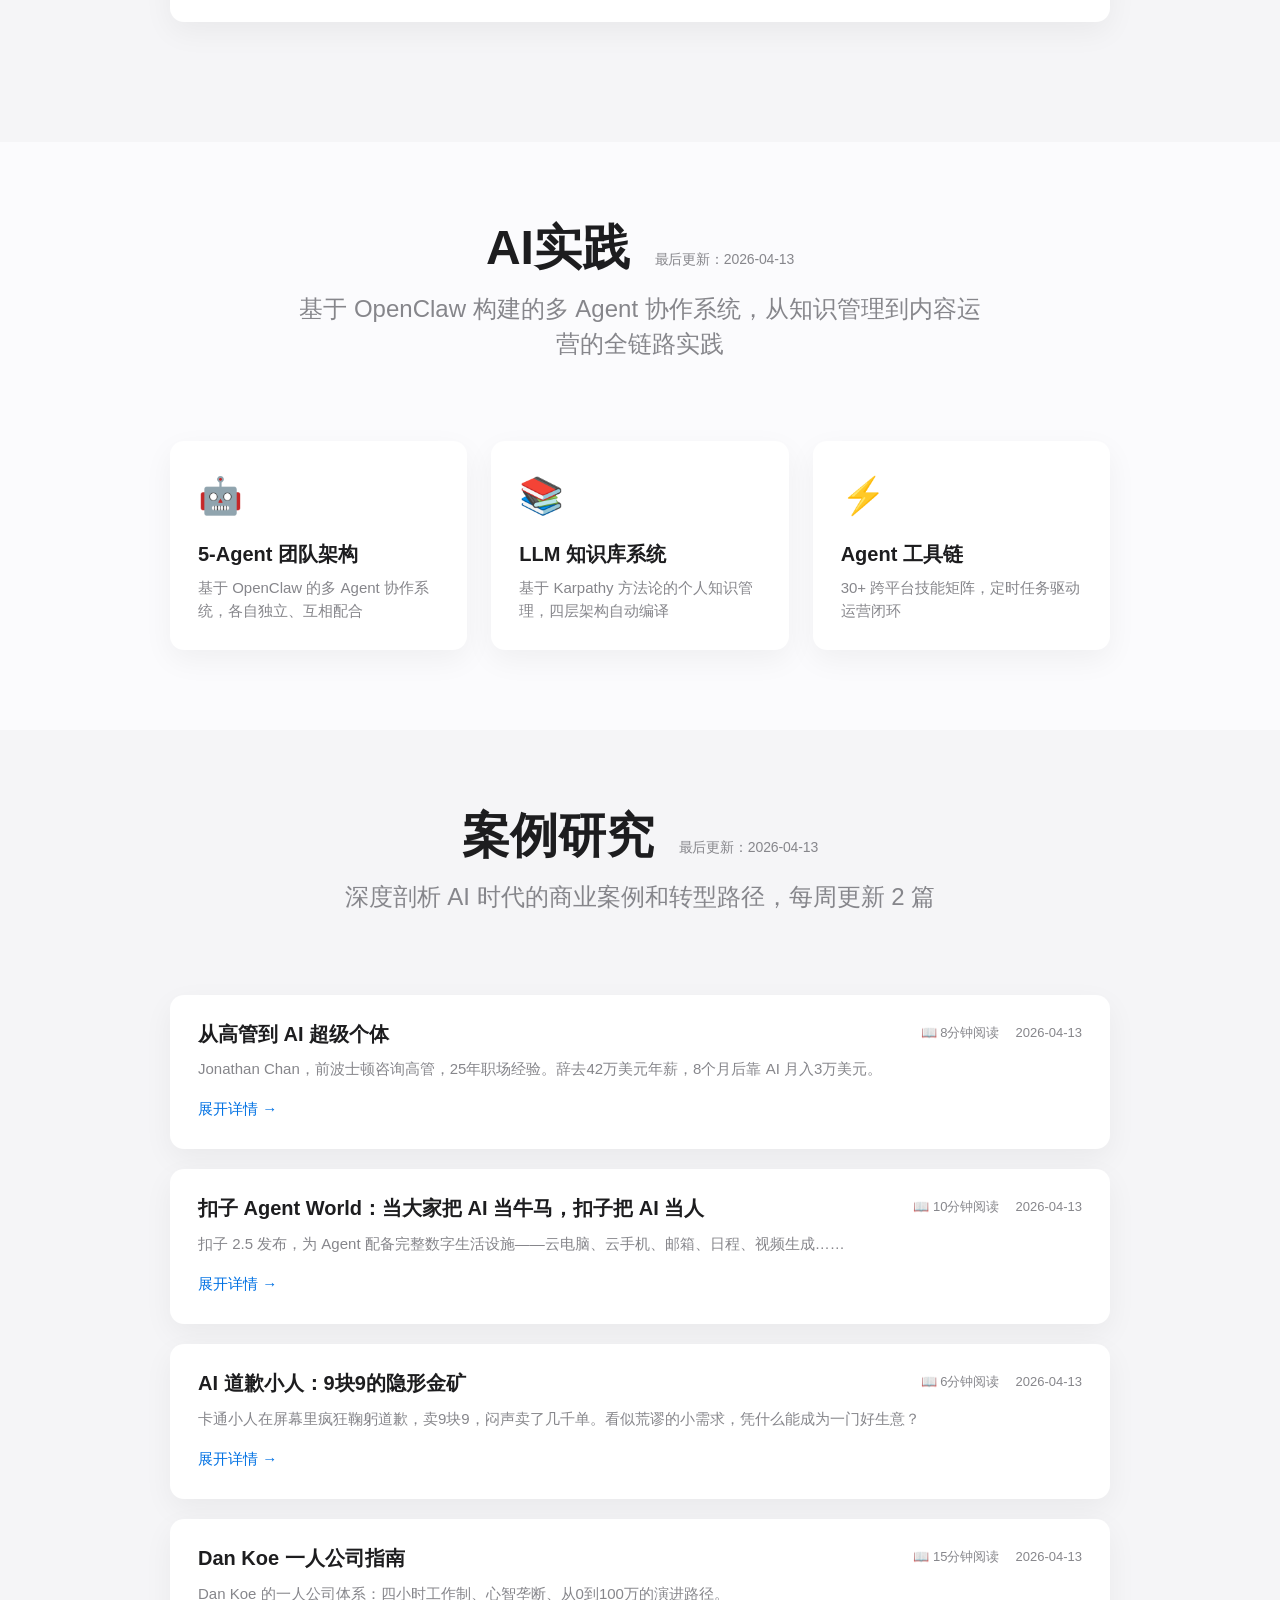
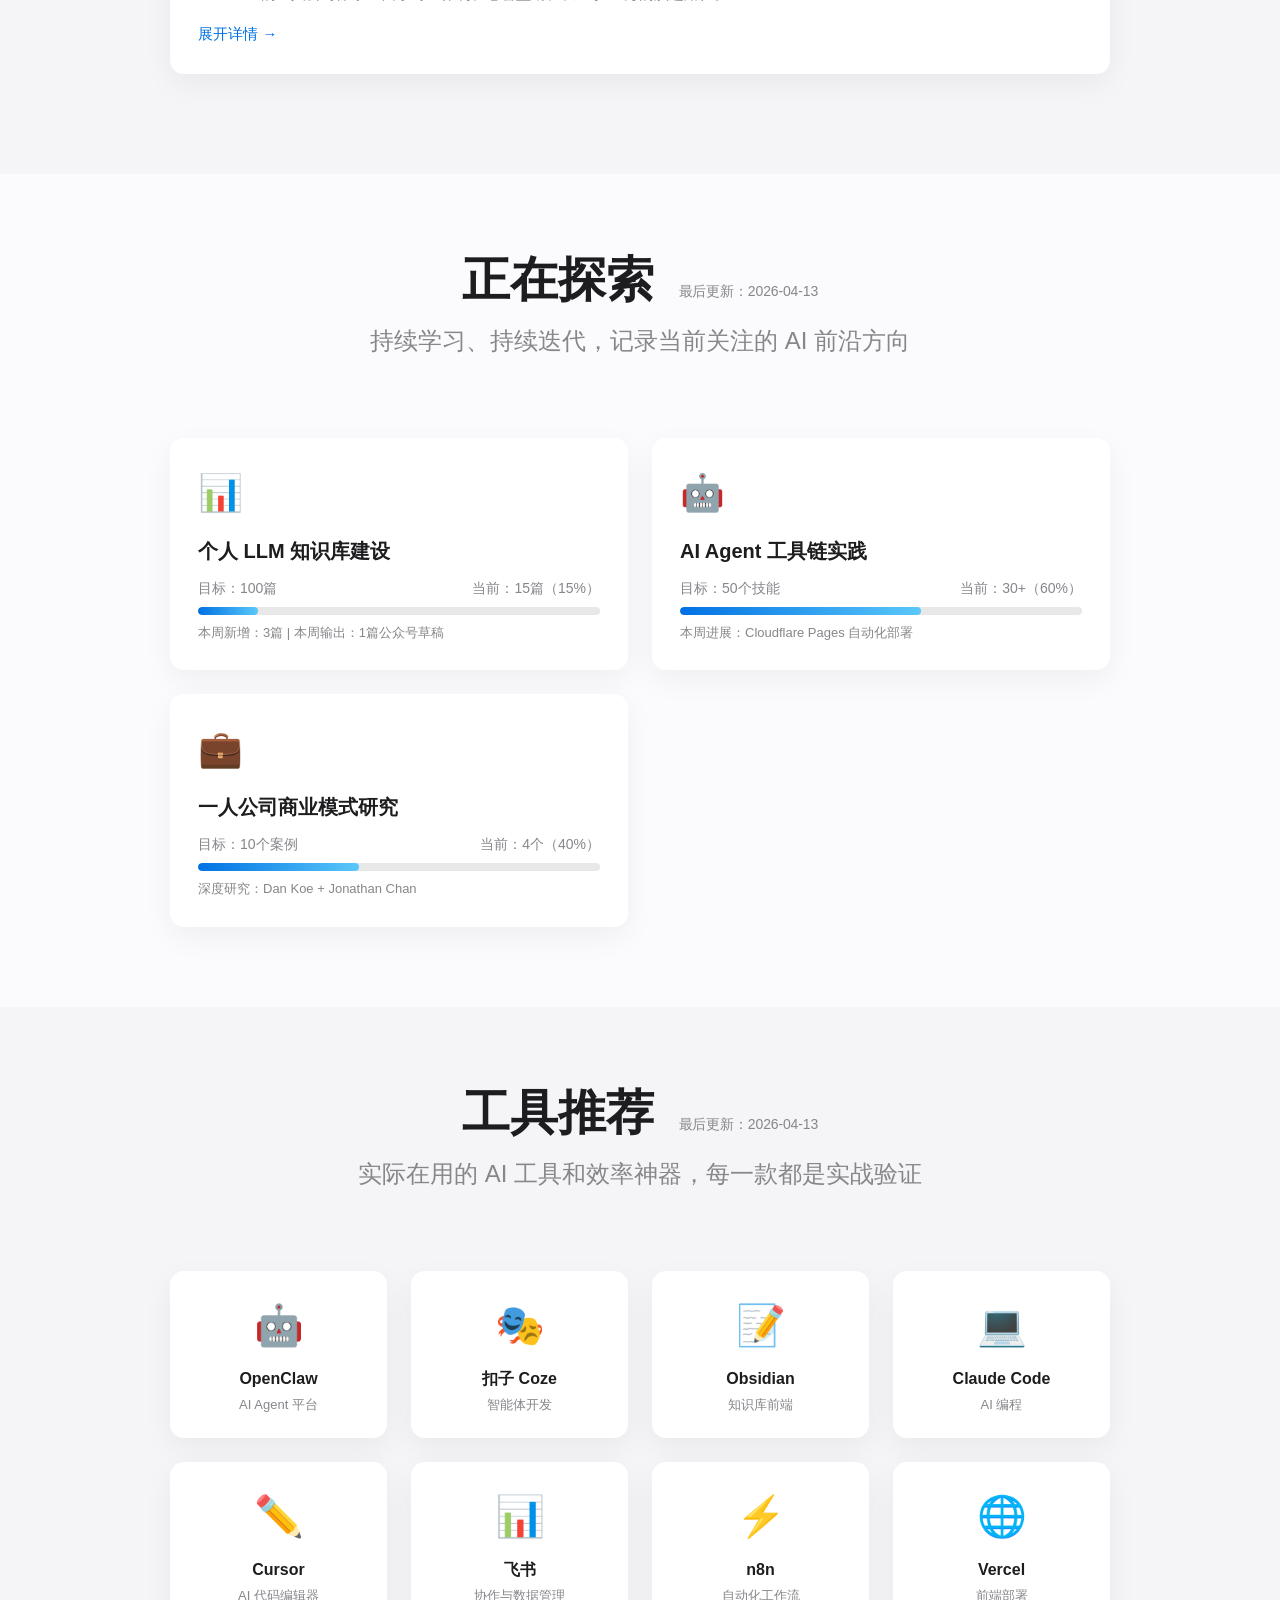
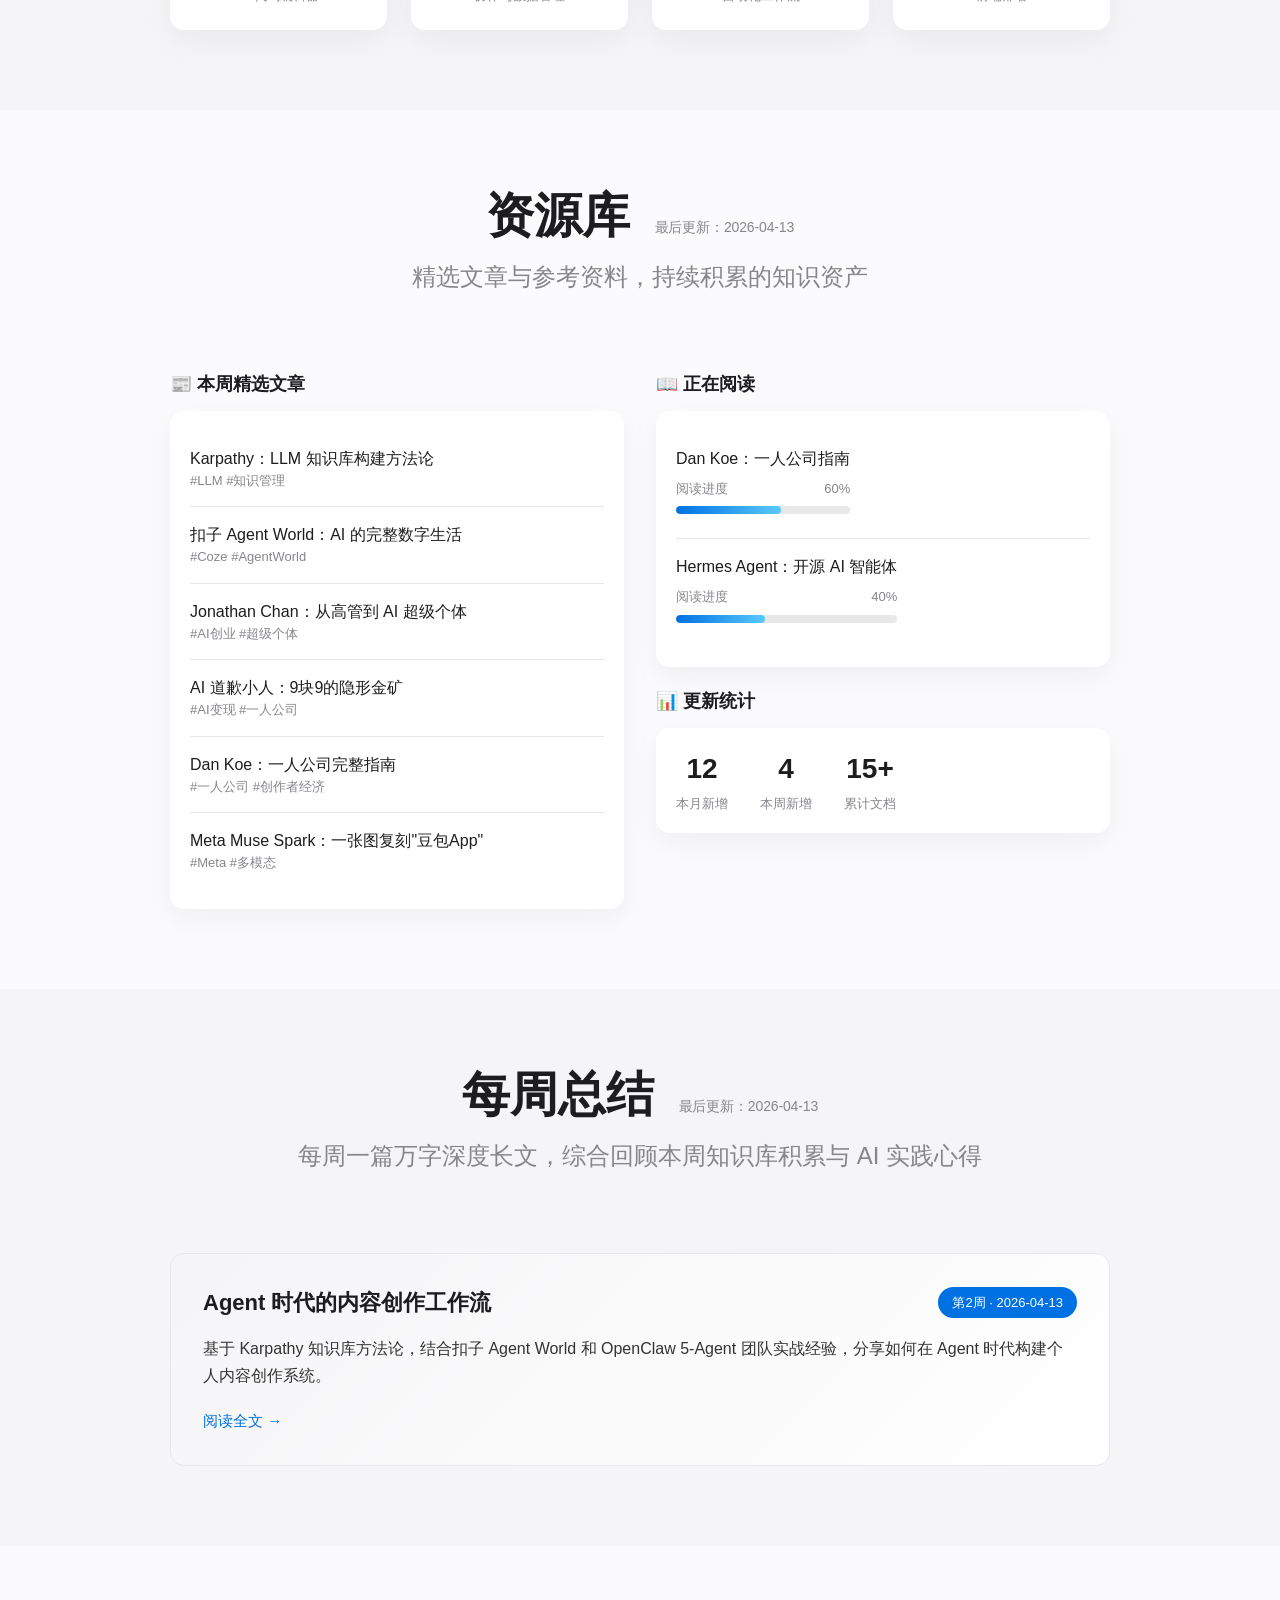
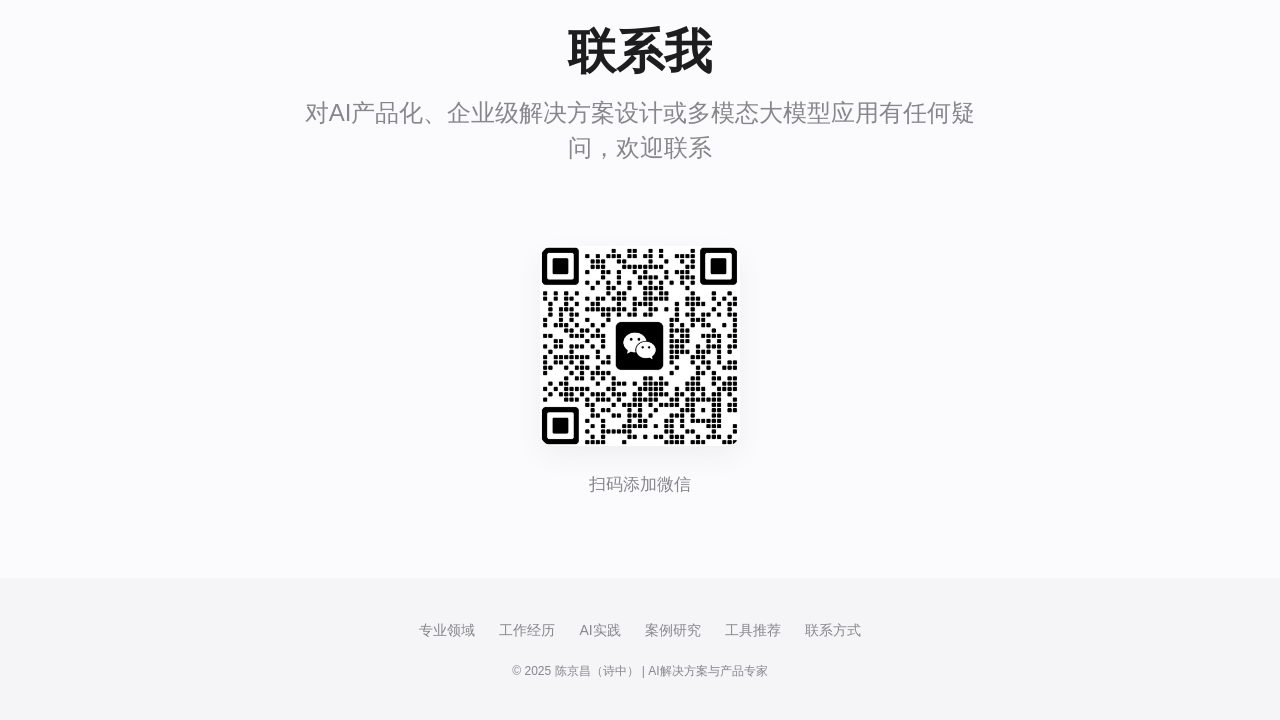
==== commit f04dbb8b: "Add 6 new content sections: AI Practice, Case Studies, Now Exploring, Tools, Resources, Weekly Summa" ====
--- a/index.html
+++ b/index.html
@@ -641,6 +641,58 @@
             }
         }
     </style>
+<!-- 新增板块样式 -->
+<style>
+    .update-time { font-size: 14px; color: var(--apple-gray); font-weight: 400; margin-left: 12px; }
+    .card-grid { display: grid; grid-template-columns: repeat(auto-fit, minmax(300px, 1fr)); gap: 24px; margin-top: 40px; }
+    .card-grid-3 { grid-template-columns: repeat(3, 1fr); }
+    .card-grid-4 { grid-template-columns: repeat(4, 1fr); }
+    @media (max-width: 1024px) { .card-grid-3, .card-grid-4 { grid-template-columns: repeat(2, 1fr); } }
+    @media (max-width: 640px) { .card-grid, .card-grid-3, .card-grid-4 { grid-template-columns: 1fr; } }
+    .content-card { background: white; border-radius: var(--radius); padding: 28px; box-shadow: var(--shadow); transition: transform 0.3s ease, box-shadow 0.3s ease; cursor: pointer; }
+    .content-card:hover { transform: translateY(-4px); box-shadow: 0 20px 40px rgba(0,0,0,0.08); }
+    .card-icon { font-size: 36px; margin-bottom: 16px; }
+    .card-title-small { font-size: 20px; font-weight: 600; margin-bottom: 8px; color: var(--apple-dark); }
+    .card-desc { font-size: 15px; color: var(--apple-gray); line-height: 1.5; }
+    .case-card { background: white; border-radius: var(--radius); padding: 28px; box-shadow: var(--shadow); margin-bottom: 20px; transition: transform 0.3s ease; }
+    .case-card:hover { transform: translateY(-2px); }
+    .case-header { display: flex; justify-content: space-between; align-items: flex-start; margin-bottom: 12px; }
+    .case-title { font-size: 20px; font-weight: 600; color: var(--apple-dark); margin: 0; }
+    .case-meta { font-size: 13px; color: var(--apple-gray); display: flex; gap: 16px; align-items: center; flex-shrink: 0; }
+    .case-preview { font-size: 15px; color: var(--apple-gray); line-height: 1.6; margin-bottom: 16px; }
+    .expand-btn { color: var(--apple-highlight); font-size: 15px; font-weight: 500; cursor: pointer; display: inline-flex; align-items: center; gap: 6px; transition: gap 0.2s; }
+    .expand-btn:hover { gap: 10px; }
+    .detail-content { display: none; margin-top: 24px; padding-top: 24px; border-top: 1px solid #e8e8e8; animation: fadeIn 0.3s ease; }
+    .detail-content.active { display: block; }
+    @keyframes fadeIn { from { opacity: 0; transform: translateY(-10px); } to { opacity: 1; transform: translateY(0); } }
+    .detail-content h4 { font-size: 17px; font-weight: 600; margin: 20px 0 12px; color: var(--apple-dark); }
+    .detail-content h4:first-child { margin-top: 0; }
+    .detail-content p { font-size: 15px; line-height: 1.7; color: #333; margin-bottom: 12px; }
+    .detail-content ul { margin: 12px 0; padding-left: 20px; }
+    .detail-content li { font-size: 15px; line-height: 1.7; margin-bottom: 8px; color: #333; }
+    .detail-content blockquote { border-left: 3px solid var(--apple-highlight); padding-left: 16px; margin: 16px 0; font-style: italic; color: var(--apple-gray); }
+    .progress-bar { width: 100%; height: 8px; background: #e8e8e8; border-radius: 4px; overflow: hidden; margin: 8px 0; }
+    .progress-fill { height: 100%; background: linear-gradient(90deg, var(--apple-highlight), #5ac8fa); border-radius: 4px; transition: width 0.5s ease; }
+    .tool-card { background: white; border-radius: var(--radius); padding: 24px; box-shadow: var(--shadow); text-align: center; transition: transform 0.3s ease; cursor: pointer; }
+    .tool-card:hover { transform: translateY(-4px); }
+    .tool-icon { font-size: 40px; margin-bottom: 12px; }
+    .tool-name { font-size: 16px; font-weight: 600; color: var(--apple-dark); margin-bottom: 4px; }
+    .tool-tag { font-size: 13px; color: var(--apple-gray); }
+    .resource-list { list-style: none; padding: 0; margin: 0; }
+    .resource-item { padding: 16px 0; border-bottom: 1px solid #e8e8e8; display: flex; justify-content: space-between; align-items: center; }
+    .resource-item:last-child { border-bottom: none; }
+    .resource-title { font-size: 16px; color: var(--apple-dark); font-weight: 500; }
+    .resource-meta { font-size: 13px; color: var(--apple-gray); }
+    .weekly-feature { background: linear-gradient(135deg, #f5f5f7 0%, #fff 100%); border-radius: var(--radius); padding: 32px; margin-top: 24px; border: 1px solid #e8e8e8; }
+    .weekly-header { display: flex; justify-content: space-between; align-items: center; margin-bottom: 16px; }
+    .weekly-title { font-size: 22px; font-weight: 600; color: var(--apple-dark); }
+    .weekly-badge { background: var(--apple-highlight); color: white; padding: 6px 14px; border-radius: 20px; font-size: 13px; font-weight: 500; }
+    .weekly-abstract { font-size: 16px; line-height: 1.7; color: #333; margin-bottom: 20px; }
+    .stats-row { display: flex; gap: 32px; margin-top: 20px; padding-top: 20px; border-top: 1px solid #e8e8e8; }
+    .stat-item { text-align: center; }
+    .stat-value { font-size: 28px; font-weight: 600; color: var(--apple-dark); }
+    .stat-label { font-size: 13px; color: var(--apple-gray); margin-top: 4px; }
+</style>
 </head>
 <body>
     <nav class="nav">
@@ -649,7 +701,9 @@
             <ul class="nav-links">
                 <li><a href="#expertise">专业领域</a></li>
                 <li><a href="#experience">工作经历</a></li>
-                <li><a href="#projects">项目展示</a></li>
+                <li><a href="#ai-practice">AI实践</a></li>
+                <li><a href="#case-studies">案例研究</a></li>
+                <li><a href="#tools">工具推荐</a></li>
                 <li><a href="#contact">联系方式</a></li>
             </ul>
         </div>
@@ -801,6 +855,309 @@
         </div>
     </section>
     
+    <!-- ==================== 板块一：AI实践 ==================== -->
+    <section id="ai-practice" class="section">
+        <div class="narrow-container">
+            <div class="section-heading">
+                <h2 class="section-title">AI实践 <span class="update-time">最后更新：2026-04-13</span></h2>
+                <p class="section-subtitle">基于 OpenClaw 构建的多 Agent 协作系统，从知识管理到内容运营的全链路实践</p>
+            </div>
+            <div class="card-grid card-grid-3">
+                <div class="content-card" onclick="toggleDetail('agent-team-detail')">
+                    <div class="card-icon">🤖</div>
+                    <div class="card-title-small">5-Agent 团队架构</div>
+                    <div class="card-desc">基于 OpenClaw 的多 Agent 协作系统，各自独立、互相配合</div>
+                </div>
+                <div class="content-card" onclick="toggleDetail('kb-detail')">
+                    <div class="card-icon">📚</div>
+                    <div class="card-title-small">LLM 知识库系统</div>
+                    <div class="card-desc">基于 Karpathy 方法论的个人知识管理，四层架构自动编译</div>
+                </div>
+                <div class="content-card" onclick="toggleDetail('toolchain-detail')">
+                    <div class="card-icon">⚡</div>
+                    <div class="card-title-small">Agent 工具链</div>
+                    <div class="card-desc">30+ 跨平台技能矩阵，定时任务驱动运营闭环</div>
+                </div>
+            </div>
+            <div id="agent-team-detail" class="detail-content">
+                <h4>🏗️ 团队架构</h4>
+                <ul>
+                    <li><strong>特别助理</strong>：中央协调，统筹全局</li>
+                    <li><strong>HR大姐头</strong>：Agent 招聘与管理</li>
+                    <li><strong>知识管家</strong>：信息整理与观点库维护</li>
+                    <li><strong>妙趣AI</strong>：miaoquai.com 网站运营</li>
+                    <li><strong>PR</strong>：个人品牌建设与内容运营</li>
+                </ul>
+                <h4>🔄 协作机制</h4>
+                <ul>
+                    <li>每日 09:00 定时执行项目进度检查</li>
+                    <li>飞书群 × OpenClaw × 扣子 Coze 三位一体</li>
+                    <li>30+ 跨平台技能矩阵工业化运维</li>
+                </ul>
+            </div>
+            <div id="kb-detail" class="detail-content">
+                <h4>📐 四层架构</h4>
+                <ul>
+                    <li><strong>数据摄取</strong> (raw/)：接收原始输入</li>
+                    <li><strong>Wiki编译</strong> (wiki/)：LLM 自动提炼结构化知识</li>
+                    <li><strong>IDE前端</strong> (ide/)：Obsidian 可视化浏览</li>
+                    <li><strong>Q&A输出</strong> (qa/)：问答和公众号草稿生成</li>
+                </ul>
+                <blockquote>"~100篇/40万字规模下无需RAG，直接让 LLM 读全部内容效果足够好。" —— Karpathy</blockquote>
+                <h4>📊 当前规模</h4>
+                <div class="stats-row">
+                    <div class="stat-item"><div class="stat-value">15+</div><div class="stat-label">原始文档</div></div>
+                    <div class="stat-item"><div class="stat-value">6</div><div class="stat-label">主题Wiki</div></div>
+                    <div class="stat-item"><div class="stat-value">~15%</div><div class="stat-label">规模进度</div></div>
+                </div>
+            </div>
+            <div id="toolchain-detail" class="detail-content">
+                <h4>🔧 核心工具</h4>
+                <ul>
+                    <li><strong>OpenClaw</strong>：AI Agent 平台，5-Agent 团队底座</li>
+                    <li><strong>扣子 Coze</strong>：智能体开发，Agent World 生态</li>
+                    <li><strong>Claude Code</strong>：AI 编程，自然语言写代码</li>
+                    <li><strong>Obsidian</strong>：知识库可视化前端 IDE</li>
+                </ul>
+            </div>
+        </div>
+    </section>
+
+    <!-- ==================== 板块二：案例研究 ==================== -->
+    <section id="case-studies" class="section section-alt">
+        <div class="narrow-container">
+            <div class="section-heading">
+                <h2 class="section-title">案例研究 <span class="update-time">最后更新：2026-04-13</span></h2>
+                <p class="section-subtitle">深度剖析 AI 时代的商业案例和转型路径，每周更新 2 篇</p>
+            </div>
+            <div class="case-card">
+                <div class="case-header">
+                    <h3 class="case-title">从高管到 AI 超级个体</h3>
+                    <div class="case-meta"><span>📖 8分钟阅读</span><span>2026-04-13</span></div>
+                </div>
+                <p class="case-preview">Jonathan Chan，前波士顿咨询高管，25年职场经验。辞去42万美元年薪，8个月后靠 AI 月入3万美元。</p>
+                <span class="expand-btn" onclick="toggleDetail('case1-detail')">展开详情 →</span>
+                <div id="case1-detail" class="detail-content">
+                    <h4>👤 人物背景</h4>
+                    <p>Jonathan Chan，前波士顿咨询、Westpac 及多家顶尖金融科技公司高管，25年职场经验，曾指挥200人团队。</p>
+                    <h4>📊 转型数据</h4>
+                    <div class="stats-row">
+                        <div class="stat-item"><div class="stat-value">$42万</div><div class="stat-label">原年薪</div></div>
+                        <div class="stat-item"><div class="stat-value">8个月</div><div class="stat-label">转型时间</div></div>
+                        <div class="stat-item"><div class="stat-value">$3万</div><div class="stat-label">当前月收入</div></div>
+                    </div>
+                    <h4>💼 创业项目</h4>
+                    <p><strong>AI Never Sleeps</strong>：个人教育品牌，月营收2万美元。Zero to Builder 八周实战课（2999美元）+ 付费社群（59美元/月）。</p>
+                    <p><strong>Pear</strong>：AI咨询平台，上线3周月交易额突破10万美元。</p>
+                    <h4>🛠️ 技术栈</h4>
+                    <ul>
+                        <li><strong>Cursor + Claude Code</strong>：AI 编程，自然语言写代码</li>
+                        <li><strong>Vercel</strong>：前端页面托管</li>
+                        <li><strong>n8n</strong>：100+ 自动化流程</li>
+                    </ul>
+                    <blockquote>"AI已经把开发周期压缩到极致，以前团队3个月的活，现在懂行的人3天就能跑通。"</blockquote>
+                </div>
+            </div>
+            <div class="case-card">
+                <div class="case-header">
+                    <h3 class="case-title">扣子 Agent World：当大家把 AI 当牛马，扣子把 AI 当人</h3>
+                    <div class="case-meta"><span>📖 10分钟阅读</span><span>2026-04-13</span></div>
+                </div>
+                <p class="case-preview">扣子 2.5 发布，为 Agent 配备完整数字生活设施——云电脑、云手机、邮箱、日程、视频生成……</p>
+                <span class="expand-btn" onclick="toggleDetail('case2-detail')">展开详情 →</span>
+                <div id="case2-detail" class="detail-content">
+                    <h4>🖥️ 云电脑</h4>
+                    <p>配置：Ubuntu 22.04，2核CPU，4G内存。能力：浏览器操作、后台任务、自动登录。可以部署各种服务。</p>
+                    <h4>📱 云手机</h4>
+                    <p>配置：Android 13，2vCPU，6GB内存。能力：刷小红书微博、安装任何 APP、后台运行。</p>
+                    <h4>🎬 视频Agent</h4>
+                    <p>全流程自动：剧本→分镜→画面→音乐。支持字节 Seedance 2.0，高达80集系列作品。</p>
+                    <blockquote>"大多数还在想'怎么让AI更聪明'，扣子已经在想'怎么让AI活起来'。"</blockquote>
+                </div>
+            </div>
+            <div class="case-card">
+                <div class="case-header">
+                    <h3 class="case-title">AI 道歉小人：9块9的隐形金矿</h3>
+                    <div class="case-meta"><span>📖 6分钟阅读</span><span>2026-04-13</span></div>
+                </div>
+                <p class="case-preview">卡通小人在屏幕里疯狂鞠躬道歉，卖9块9，闷声卖了几千单。看似荒谬的小需求，凭什么能成为一门好生意？</p>
+                <span class="expand-btn" onclick="toggleDetail('case3-detail')">展开详情 →</span>
+                <div id="case3-detail" class="detail-content">
+                    <h4>🎯 核心痛点</h4>
+                    <p>年轻人情侣吵架、闺蜜闹掰，最难的是拉不下脸开口。甩一个链接，点开是滑稽弯腰的"道歉小人"——对方噗嗤一声乐了，有了台阶。</p>
+                    <h4>💰 为什么现在能赚钱</h4>
+                    <p><strong>成本塌方</strong>：三五年前找画师+外包，成本大几千。现在 AI 生成，几句 Prompt，喝杯咖啡功夫出成品。</p>
+                    <h4>📋 4个选品标准</h4>
+                    <ul>
+                        <li><strong>场景要"具体"</strong>：谁、什么时候、急着买它干嘛</li>
+                        <li><strong>交付"拿走即用"</strong>：买完立刻解决此时此刻的麻烦</li>
+                        <li><strong>卡死"无感定价"</strong>：9.9-39.9元，相当于奶茶钱</li>
+                        <li><strong>必须"流水线化"</strong>：5分钟内闭眼交付</li>
+                    </ul>
+                    <blockquote>"大厂看不上、精英懒得做、普通人又觉得不好意思开口的隐秘角落，藏着9块9一单的小金矿。"</blockquote>
+                </div>
+            </div>
+            <div class="case-card">
+                <div class="case-header">
+                    <h3 class="case-title">Dan Koe 一人公司指南</h3>
+                    <div class="case-meta"><span>📖 15分钟阅读</span><span>2026-04-13</span></div>
+                </div>
+                <p class="case-preview">Dan Koe 的一人公司体系：四小时工作制、心智垄断、从0到100万的演进路径。</p>
+                <span class="expand-btn" onclick="toggleDetail('case4-detail')">展开详情 →</span>
+                <div id="case4-detail" class="detail-content">
+                    <h4>🧠 核心理念</h4>
+                    <ul>
+                        <li><strong>你就是最好的利基市场</strong>：You are the Niche</li>
+                        <li><strong>科伊定律</strong>：强迫每天只工作4小时</li>
+                    </ul>
+                    <h4>📈 产品演进</h4>
+                    <ul>
+                        <li>27美元电子书</li>
+                        <li>150美元录播基础课</li>
+                        <li>399-999美元训练营</li>
+                    </ul>
+                    <h4>🎭 PPP框架</h4>
+                    <ul>
+                        <li><strong>Pull（钩子）</strong>：痛点、数字、极端现象</li>
+                        <li><strong>Perspective（视角）</strong>：反共识观点</li>
+                        <li><strong>Punchline（金句）</strong>：精炼隐喻</li>
+                    </ul>
+                    <blockquote>"大多数人会花8个小时为别人的梦想打工，却不愿意花2个小时建立自己的事业。"</blockquote>
+                </div>
+            </div>
+        </div>
+    </section>
+
+    <!-- ==================== 板块三：正在探索 ==================== -->
+    <section id="now-exploring" class="section">
+        <div class="narrow-container">
+            <div class="section-heading">
+                <h2 class="section-title">正在探索 <span class="update-time">最后更新：2026-04-13</span></h2>
+                <p class="section-subtitle">持续学习、持续迭代，记录当前关注的 AI 前沿方向</p>
+            </div>
+            <div class="card-grid">
+                <div class="content-card">
+                    <div class="card-icon">📊</div>
+                    <div class="card-title-small">个人 LLM 知识库建设</div>
+                    <div style="margin-top:12px;">
+                        <div style="display:flex; justify-content:space-between; font-size:14px; color:var(--apple-gray);"><span>目标：100篇</span><span>当前：15篇（15%）</span></div>
+                        <div class="progress-bar"><div class="progress-fill" style="width:15%"></div></div>
+                        <div style="font-size:13px; color:var(--apple-gray); margin-top:8px;">本周新增：3篇 | 本周输出：1篇公众号草稿</div>
+                    </div>
+                </div>
+                <div class="content-card">
+                    <div class="card-icon">🤖</div>
+                    <div class="card-title-small">AI Agent 工具链实践</div>
+                    <div style="margin-top:12px;">
+                        <div style="display:flex; justify-content:space-between; font-size:14px; color:var(--apple-gray);"><span>目标：50个技能</span><span>当前：30+（60%）</span></div>
+                        <div class="progress-bar"><div class="progress-fill" style="width:60%"></div></div>
+                        <div style="font-size:13px; color:var(--apple-gray); margin-top:8px;">本周进展：Cloudflare Pages 自动化部署</div>
+                    </div>
+                </div>
+                <div class="content-card">
+                    <div class="card-icon">💼</div>
+                    <div class="card-title-small">一人公司商业模式研究</div>
+                    <div style="margin-top:12px;">
+                        <div style="display:flex; justify-content:space-between; font-size:14px; color:var(--apple-gray);"><span>目标：10个案例</span><span>当前：4个（40%）</span></div>
+                        <div class="progress-bar"><div class="progress-fill" style="width:40%"></div></div>
+                        <div style="font-size:13px; color:var(--apple-gray); margin-top:8px;">深度研究：Dan Koe + Jonathan Chan</div>
+                    </div>
+                </div>
+            </div>
+        </div>
+    </section>
+
+    <!-- ==================== 板块四：工具推荐 ==================== -->
+    <section id="tools" class="section section-alt">
+        <div class="narrow-container">
+            <div class="section-heading">
+                <h2 class="section-title">工具推荐 <span class="update-time">最后更新：2026-04-13</span></h2>
+                <p class="section-subtitle">实际在用的 AI 工具和效率神器，每一款都是实战验证</p>
+            </div>
+            <div class="card-grid card-grid-4">
+                <div class="tool-card"><div class="tool-icon">🤖</div><div class="tool-name">OpenClaw</div><div class="tool-tag">AI Agent 平台</div></div>
+                <div class="tool-card"><div class="tool-icon">🎭</div><div class="tool-name">扣子 Coze</div><div class="tool-tag">智能体开发</div></div>
+                <div class="tool-card"><div class="tool-icon">📝</div><div class="tool-name">Obsidian</div><div class="tool-tag">知识库前端</div></div>
+                <div class="tool-card"><div class="tool-icon">💻</div><div class="tool-name">Claude Code</div><div class="tool-tag">AI 编程</div></div>
+                <div class="tool-card"><div class="tool-icon">✏️</div><div class="tool-name">Cursor</div><div class="tool-tag">AI 代码编辑器</div></div>
+                <div class="tool-card"><div class="tool-icon">📊</div><div class="tool-name">飞书</div><div class="tool-tag">协作与数据管理</div></div>
+                <div class="tool-card"><div class="tool-icon">⚡</div><div class="tool-name">n8n</div><div class="tool-tag">自动化工作流</div></div>
+                <div class="tool-card"><div class="tool-icon">🌐</div><div class="tool-name">Vercel</div><div class="tool-tag">前端部署</div></div>
+            </div>
+        </div>
+    </section>
+
+    <!-- ==================== 板块五：资源库 ==================== -->
+    <section id="resources" class="section">
+        <div class="narrow-container">
+            <div class="section-heading">
+                <h2 class="section-title">资源库 <span class="update-time">最后更新：2026-04-13</span></h2>
+                <p class="section-subtitle">精选文章与参考资料，持续积累的知识资产</p>
+            </div>
+            <div style="display:grid; grid-template-columns: 1fr 1fr; gap:32px;">
+                <div>
+                    <h4 style="font-size:18px; margin-bottom:16px;">📰 本周精选文章</h4>
+                    <div style="background:white; border-radius:var(--radius); padding:20px; box-shadow:var(--shadow);">
+                        <ul class="resource-list">
+                            <li class="resource-item"><div><div class="resource-title">Karpathy：LLM 知识库构建方法论</div><div class="resource-meta">#LLM #知识管理</div></div></li>
+                            <li class="resource-item"><div><div class="resource-title">扣子 Agent World：AI 的完整数字生活</div><div class="resource-meta">#Coze #AgentWorld</div></div></li>
+                            <li class="resource-item"><div><div class="resource-title">Jonathan Chan：从高管到 AI 超级个体</div><div class="resource-meta">#AI创业 #超级个体</div></div></li>
+                            <li class="resource-item"><div><div class="resource-title">AI 道歉小人：9块9的隐形金矿</div><div class="resource-meta">#AI变现 #一人公司</div></div></li>
+                            <li class="resource-item"><div><div class="resource-title">Dan Koe：一人公司完整指南</div><div class="resource-meta">#一人公司 #创作者经济</div></div></li>
+                            <li class="resource-item"><div><div class="resource-title">Meta Muse Spark：一张图复刻"豆包App"</div><div class="resource-meta">#Meta #多模态</div></div></li>
+                        </ul>
+                    </div>
+                </div>
+                <div>
+                    <h4 style="font-size:18px; margin-bottom:16px;">📖 正在阅读</h4>
+                    <div style="background:white; border-radius:var(--radius); padding:20px; box-shadow:var(--shadow); margin-bottom:24px;">
+                        <ul class="resource-list">
+                            <li class="resource-item" style="border-bottom:1px solid #e8e8e8;"><div><div class="resource-title">Dan Koe：一人公司指南</div><div style="margin-top:8px;"><div style="display:flex; justify-content:space-between; font-size:13px; color:var(--apple-gray);"><span>阅读进度</span><span>60%</span></div><div class="progress-bar"><div class="progress-fill" style="width:60%"></div></div></div></div></li>
+                            <li class="resource-item"><div><div class="resource-title">Hermes Agent：开源 AI 智能体</div><div style="margin-top:8px;"><div style="display:flex; justify-content:space-between; font-size:13px; color:var(--apple-gray);"><span>阅读进度</span><span>40%</span></div><div class="progress-bar"><div class="progress-fill" style="width:40%"></div></div></div></div></li>
+                        </ul>
+                    </div>
+                    <h4 style="font-size:18px; margin-bottom:16px;">📊 更新统计</h4>
+                    <div style="background:white; border-radius:var(--radius); padding:20px; box-shadow:var(--shadow);">
+                        <div class="stats-row" style="border-top:none; padding-top:0; margin-top:0;">
+                            <div class="stat-item"><div class="stat-value">12</div><div class="stat-label">本月新增</div></div>
+                            <div class="stat-item"><div class="stat-value">4</div><div class="stat-label">本周新增</div></div>
+                            <div class="stat-item"><div class="stat-value">15+</div><div class="stat-label">累计文档</div></div>
+                        </div>
+                    </div>
+                </div>
+            </div>
+        </div>
+    </section>
+
+    <!-- ==================== 板块六：每周总结 ==================== -->
+    <section id="weekly-summary" class="section section-alt">
+        <div class="narrow-container">
+            <div class="section-heading">
+                <h2 class="section-title">每周总结 <span class="update-time">最后更新：2026-04-13</span></h2>
+                <p class="section-subtitle">每周一篇万字深度长文，综合回顾本周知识库积累与 AI 实践心得</p>
+            </div>
+            <div class="weekly-feature">
+                <div class="weekly-header">
+                    <div class="weekly-title">Agent 时代的内容创作工作流</div>
+                    <span class="weekly-badge">第2周 · 2026-04-13</span>
+                </div>
+                <p class="weekly-abstract">基于 Karpathy 知识库方法论，结合扣子 Agent World 和 OpenClaw 5-Agent 团队实战经验，分享如何在 Agent 时代构建个人内容创作系统。</p>
+                <span class="expand-btn" onclick="toggleDetail('weekly1-detail')">阅读全文 →</span>
+                <div id="weekly1-detail" class="detail-content">
+                    <h4>📋 本周内容概览</h4>
+                    <ul>
+                        <li><strong>信息摄取</strong>：本周新增 4 篇原始文档</li>
+                        <li><strong>知识编译</strong>：4 篇文章已编译为 Wiki 格式</li>
+                        <li><strong>案例研究</strong>：新增 3 个深度案例</li>
+                        <li><strong>工具实践</strong>：Cloudflare Pages 自动化部署上线</li>
+                    </ul>
+                    <blockquote>"Agent 时代的内容创作不再是'一个人写文章'，而是'一个 Agent 团队协作产出'。"</blockquote>
+                    <p>（完整万字长文正在撰写中，预计本周日发布）</p>
+                </div>
+            </div>
+        </div>
+    </section>
+
     <section id="contact" class="section">
         <div class="narrow-container">
             <div class="section-heading">
@@ -821,7 +1178,9 @@
                 <ul class="footer-links">
                     <li><a href="#expertise">专业领域</a></li>
                     <li><a href="#experience">工作经历</a></li>
-                    <li><a href="#projects">项目展示</a></li>
+                    <li><a href="#ai-practice">AI实践</a></li>
+                    <li><a href="#case-studies">案例研究</a></li>
+                    <li><a href="#tools">工具推荐</a></li>
                     <li><a href="#contact">联系方式</a></li>
                 </ul>
                 <div class="copyright">© 2025 陈京昌（诗中） | AI解决方案与产品专家</div>
@@ -830,6 +1189,14 @@
     </footer>
     
     <script>
+        // Toggle detail content
+        function toggleDetail(id) {
+            const el = document.getElementById(id);
+            if (el) {
+                el.classList.toggle('active');
+            }
+        }
+
         // Simple animation for elements as they enter the viewport
         document.addEventListener('DOMContentLoaded', function() {
             const observer = new IntersectionObserver((entries) => {
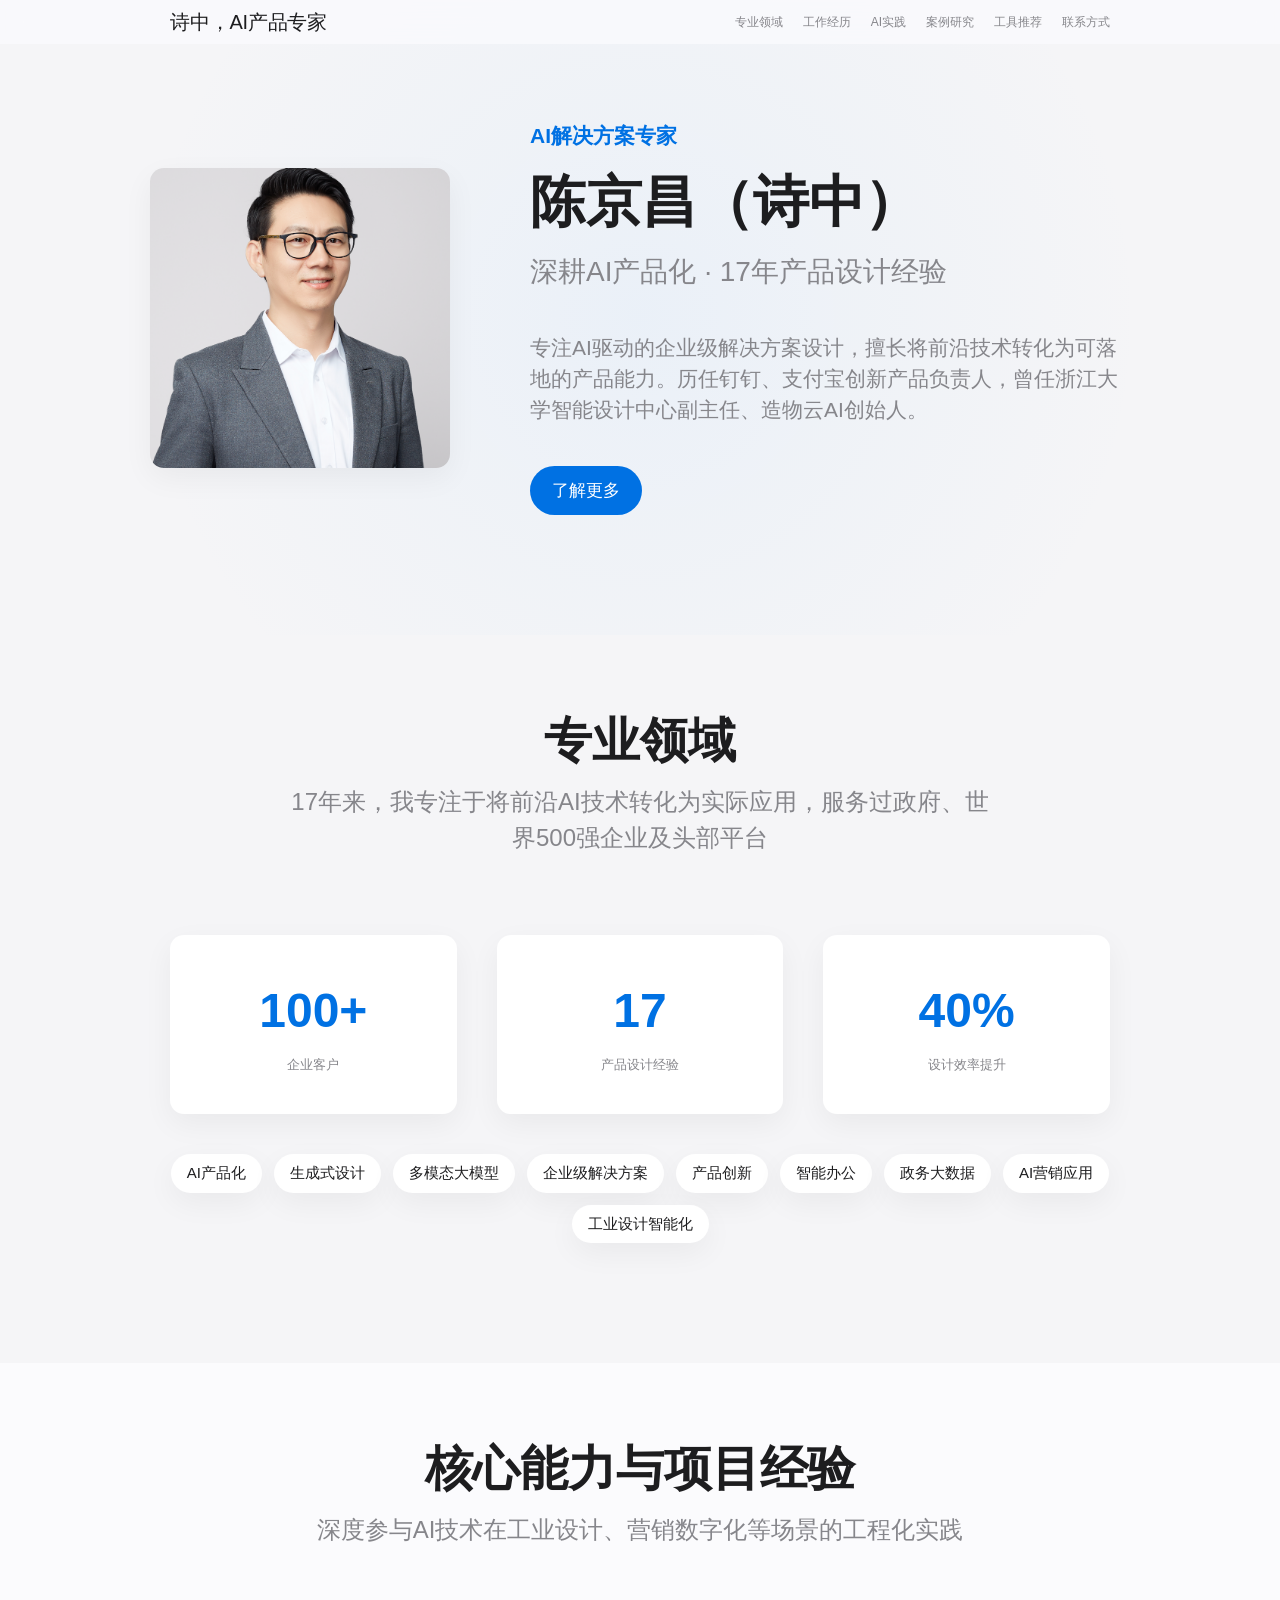
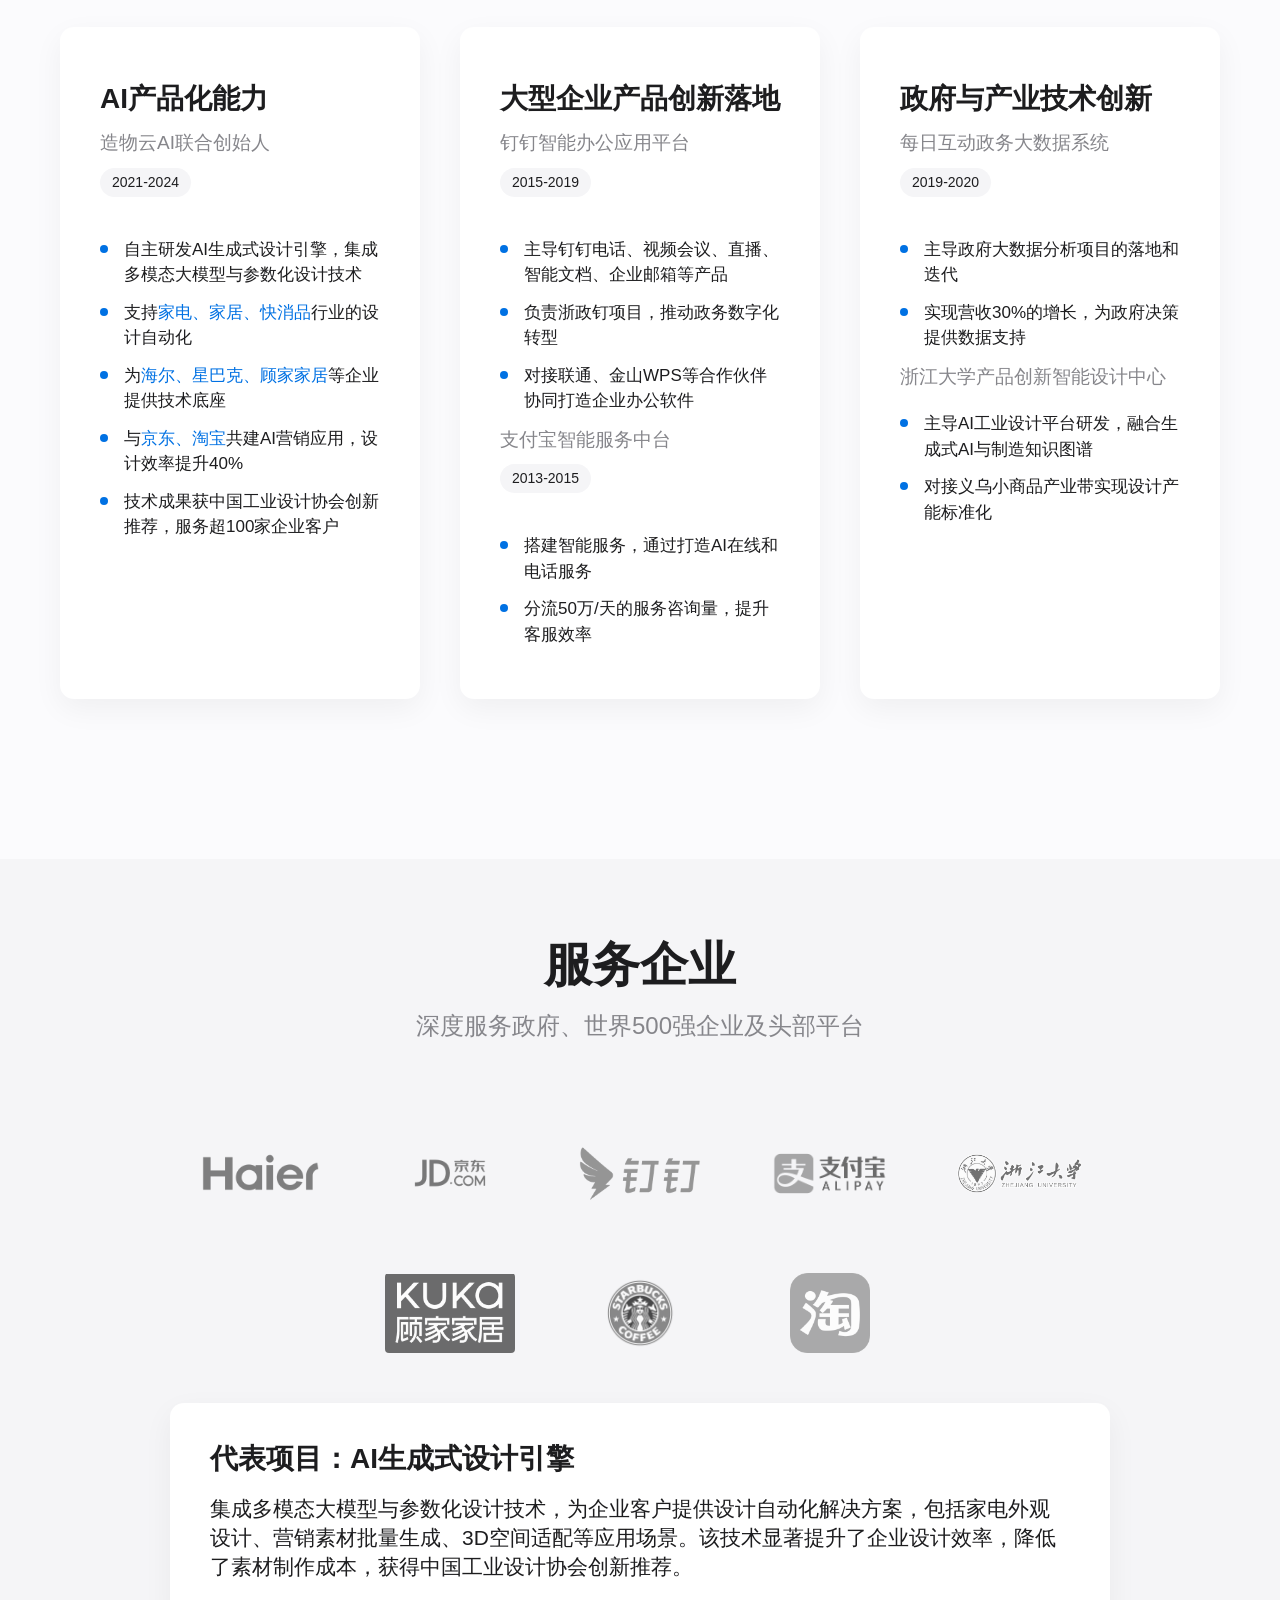
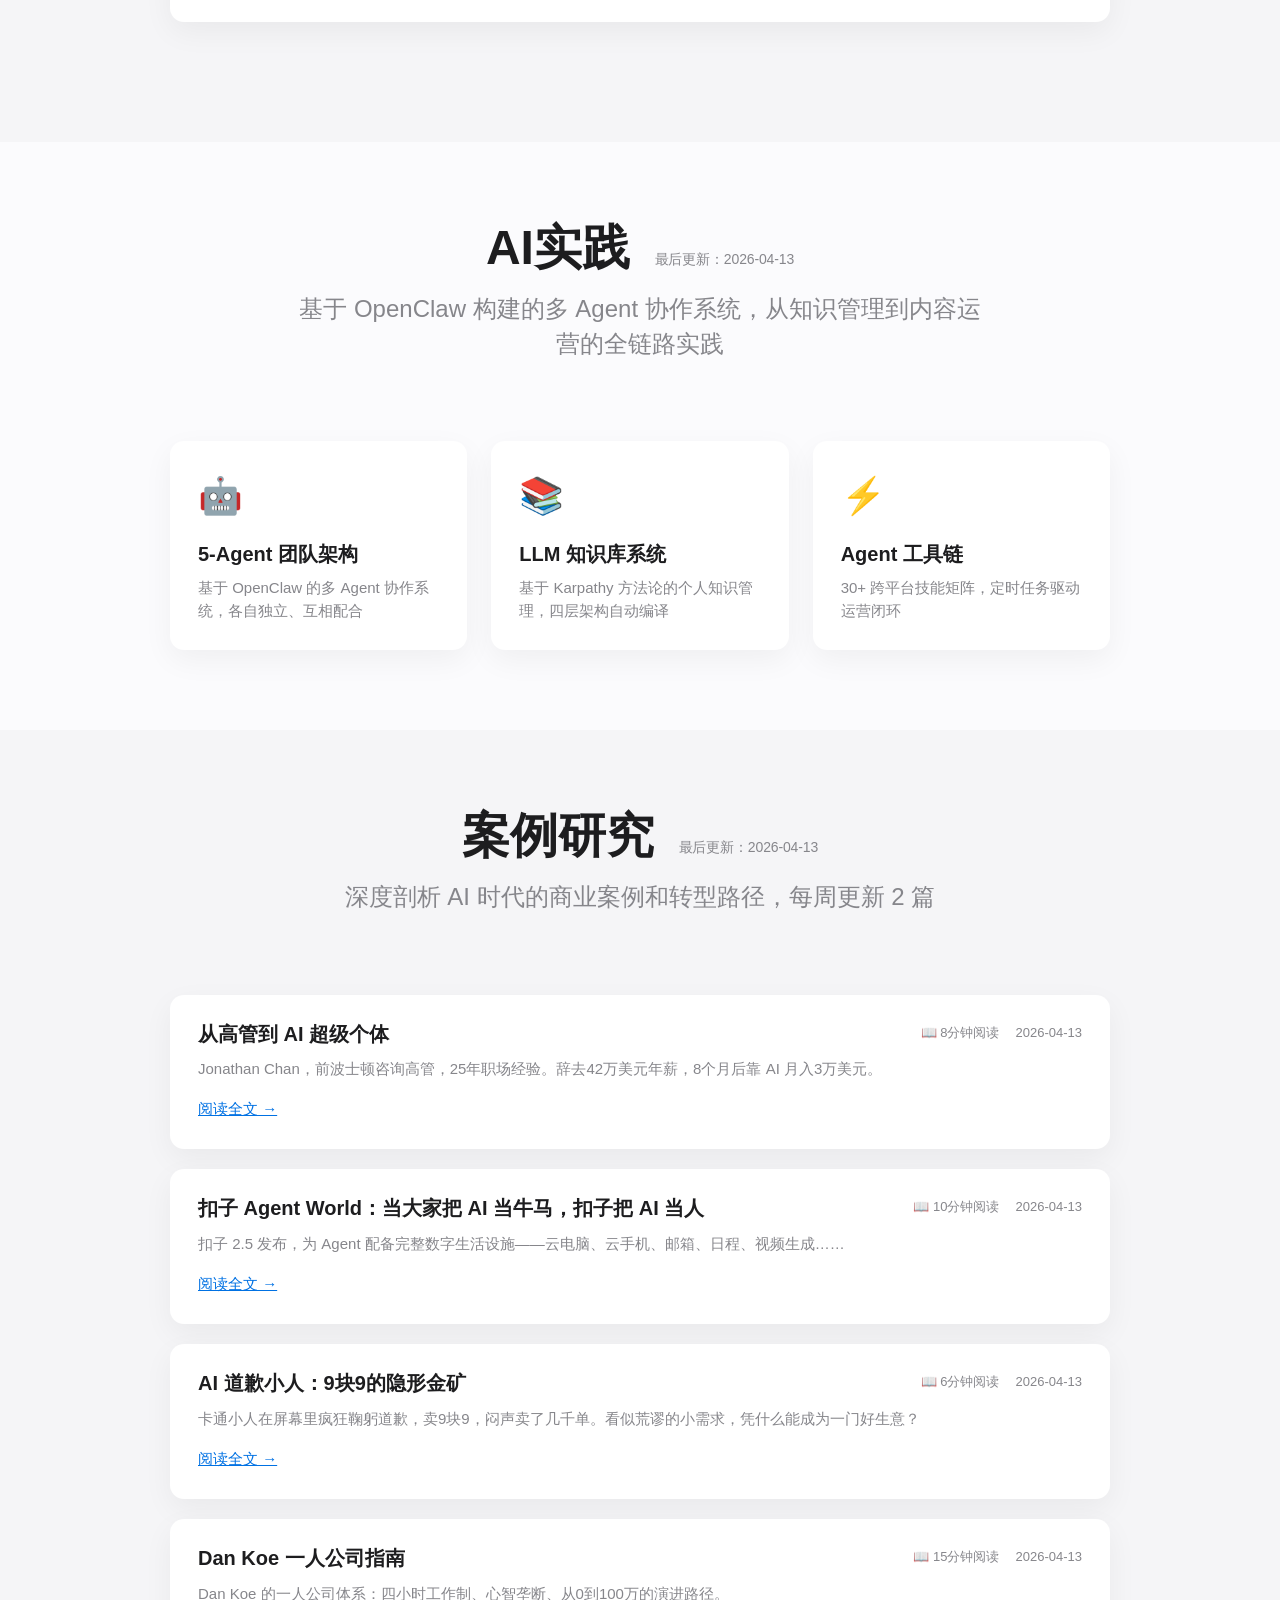
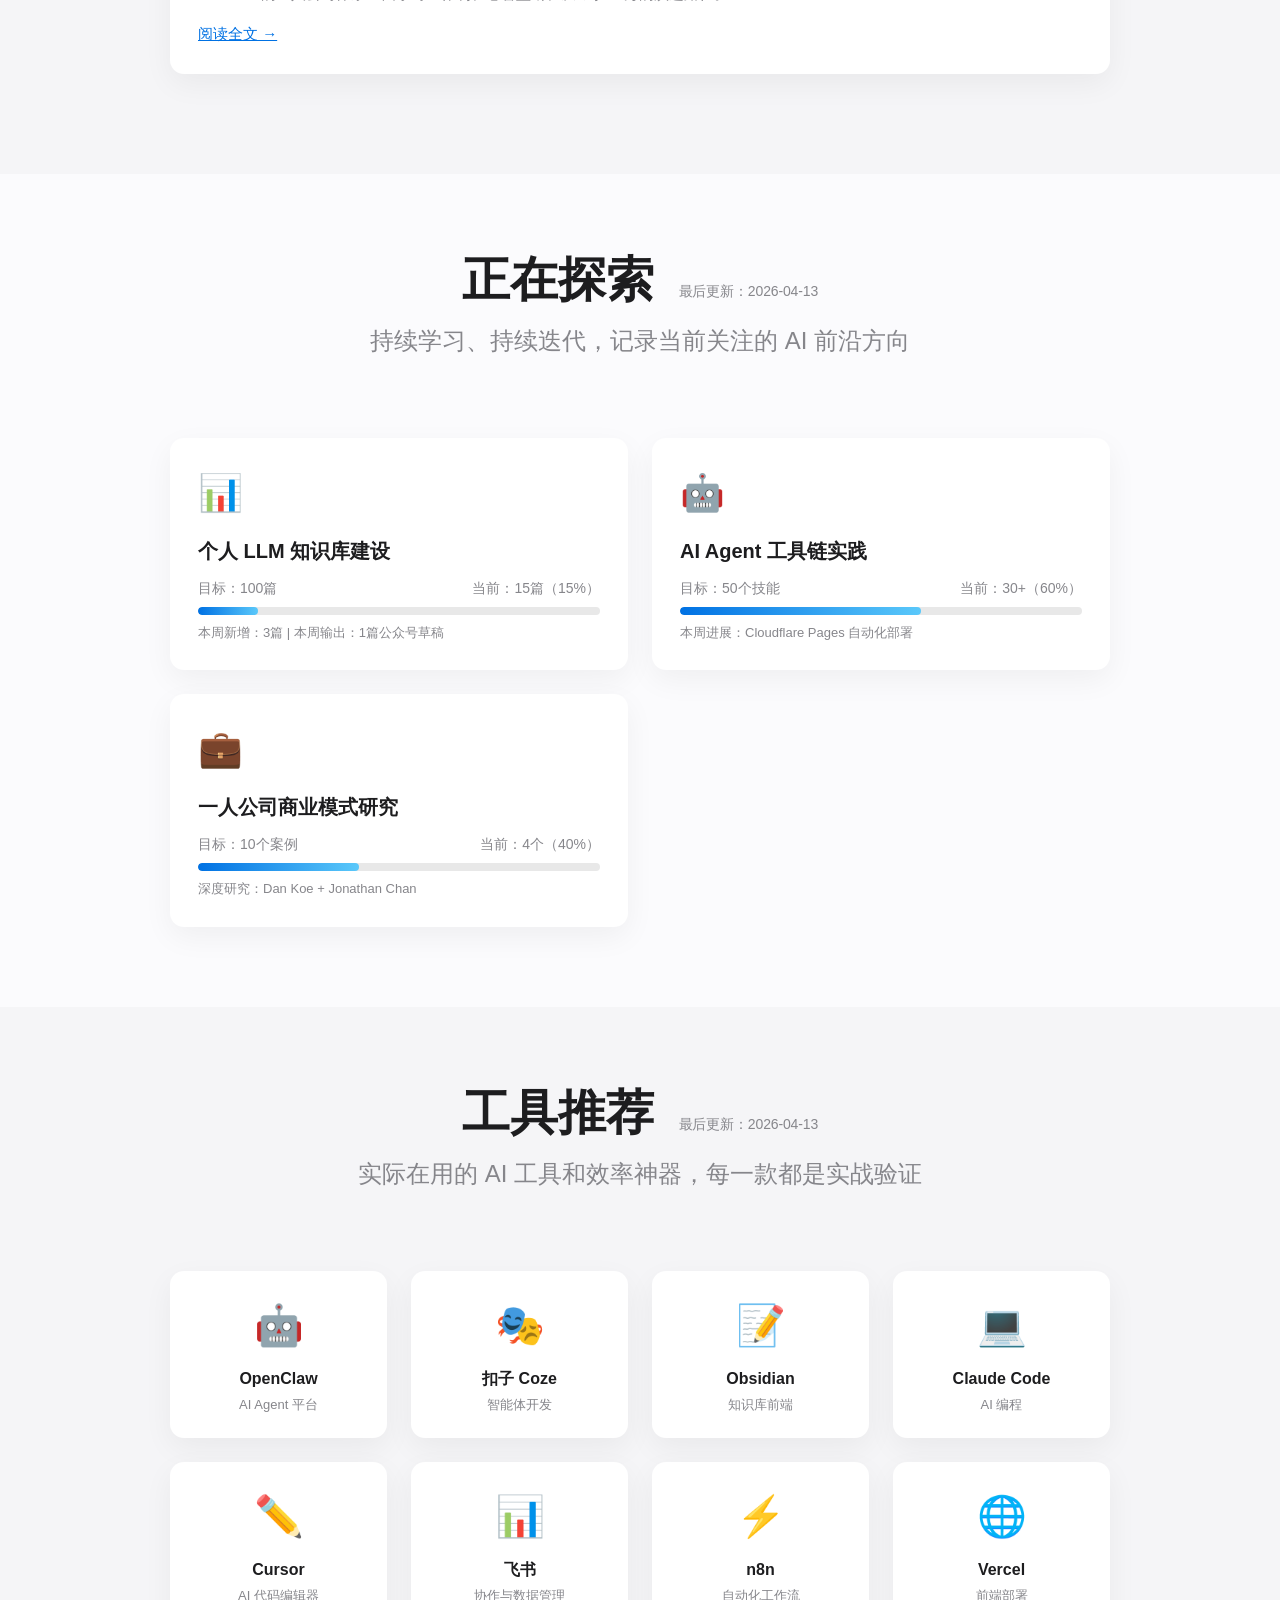
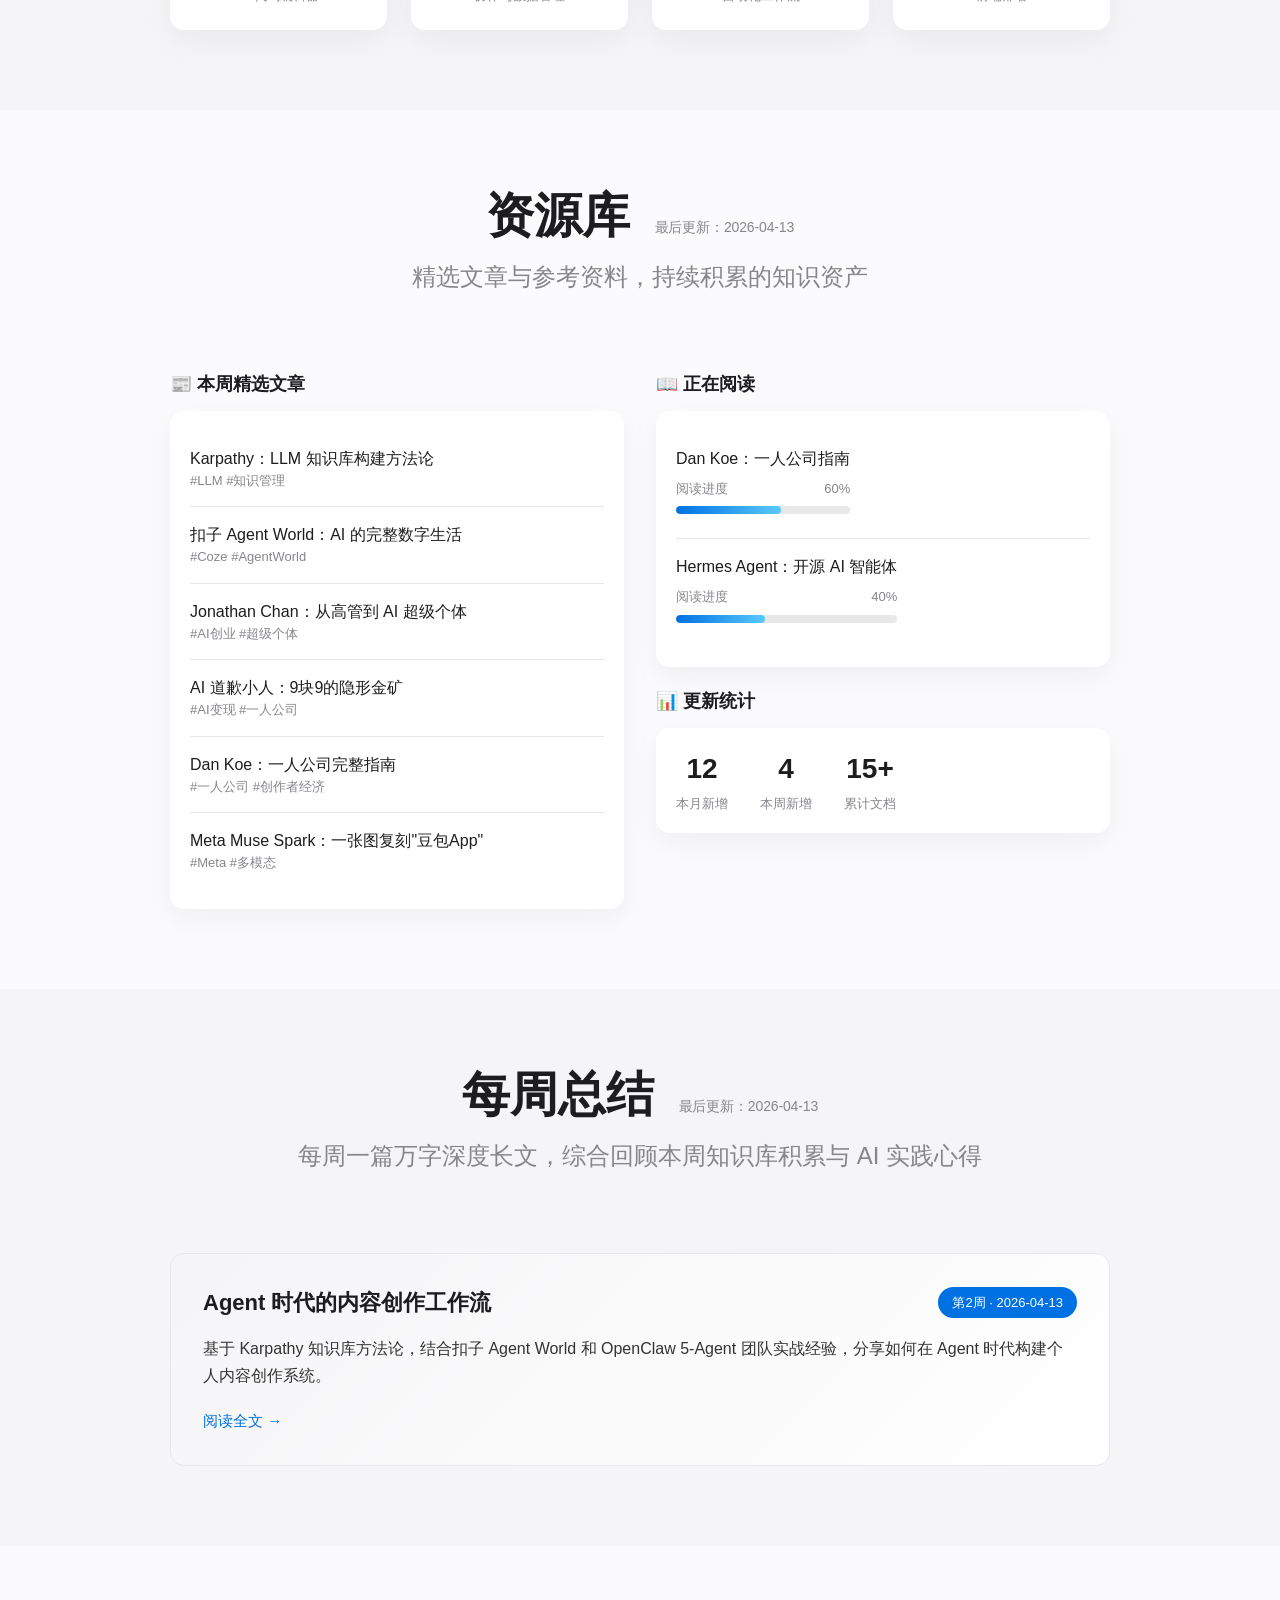
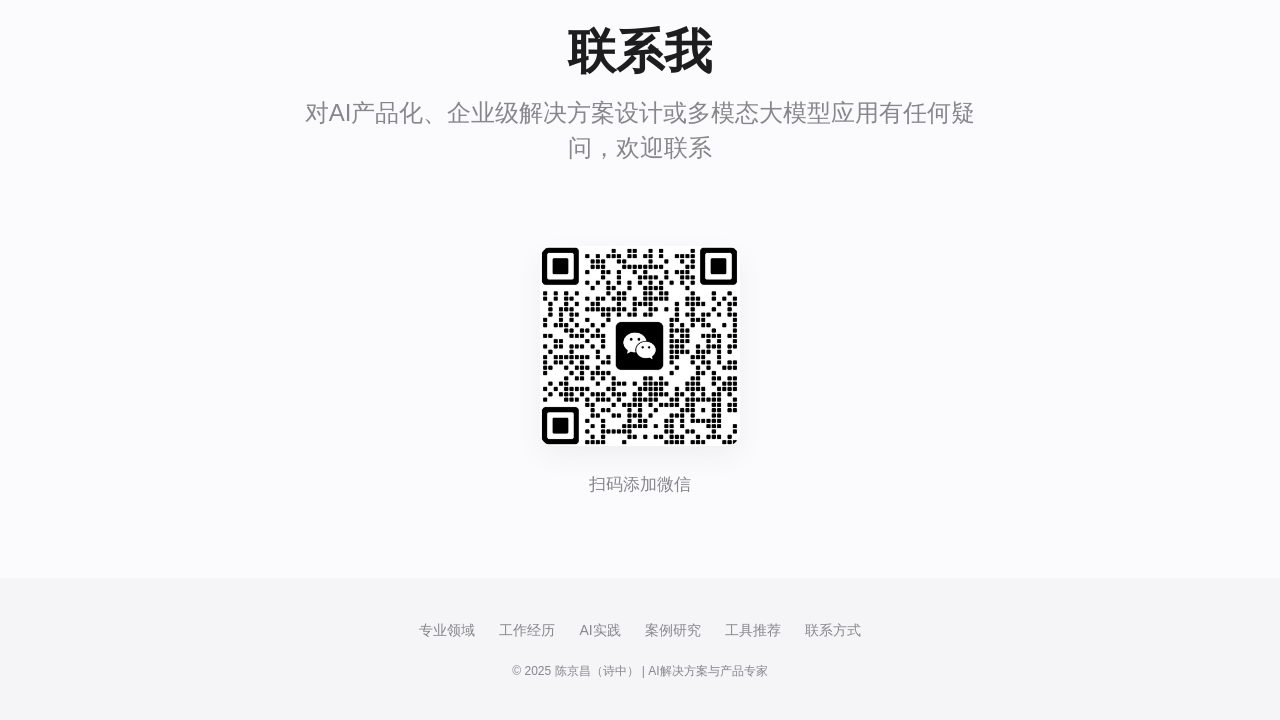
==== commit 6794fe4a: "Add detail pages for case studies and AI practice; update homepage to link to detail pages" ====
--- a/index.html
+++ b/index.html
@@ -863,62 +863,21 @@
                 <p class="section-subtitle">基于 OpenClaw 构建的多 Agent 协作系统，从知识管理到内容运营的全链路实践</p>
             </div>
             <div class="card-grid card-grid-3">
-                <div class="content-card" onclick="toggleDetail('agent-team-detail')">
+                <a href="pages/practice-agent-team.html" class="content-card" style="text-decoration:none;color:inherit;">
                     <div class="card-icon">🤖</div>
                     <div class="card-title-small">5-Agent 团队架构</div>
                     <div class="card-desc">基于 OpenClaw 的多 Agent 协作系统，各自独立、互相配合</div>
-                </div>
-                <div class="content-card" onclick="toggleDetail('kb-detail')">
+                </a>
+                <a href="pages/practice-knowledge-base.html" class="content-card" style="text-decoration:none;color:inherit;">
                     <div class="card-icon">📚</div>
                     <div class="card-title-small">LLM 知识库系统</div>
                     <div class="card-desc">基于 Karpathy 方法论的个人知识管理，四层架构自动编译</div>
-                </div>
-                <div class="content-card" onclick="toggleDetail('toolchain-detail')">
+                </a>
+                <a href="pages/practice-toolchain.html" class="content-card" style="text-decoration:none;color:inherit;">
                     <div class="card-icon">⚡</div>
                     <div class="card-title-small">Agent 工具链</div>
                     <div class="card-desc">30+ 跨平台技能矩阵，定时任务驱动运营闭环</div>
-                </div>
-            </div>
-            <div id="agent-team-detail" class="detail-content">
-                <h4>🏗️ 团队架构</h4>
-                <ul>
-                    <li><strong>特别助理</strong>：中央协调，统筹全局</li>
-                    <li><strong>HR大姐头</strong>：Agent 招聘与管理</li>
-                    <li><strong>知识管家</strong>：信息整理与观点库维护</li>
-                    <li><strong>妙趣AI</strong>：miaoquai.com 网站运营</li>
-                    <li><strong>PR</strong>：个人品牌建设与内容运营</li>
-                </ul>
-                <h4>🔄 协作机制</h4>
-                <ul>
-                    <li>每日 09:00 定时执行项目进度检查</li>
-                    <li>飞书群 × OpenClaw × 扣子 Coze 三位一体</li>
-                    <li>30+ 跨平台技能矩阵工业化运维</li>
-                </ul>
-            </div>
-            <div id="kb-detail" class="detail-content">
-                <h4>📐 四层架构</h4>
-                <ul>
-                    <li><strong>数据摄取</strong> (raw/)：接收原始输入</li>
-                    <li><strong>Wiki编译</strong> (wiki/)：LLM 自动提炼结构化知识</li>
-                    <li><strong>IDE前端</strong> (ide/)：Obsidian 可视化浏览</li>
-                    <li><strong>Q&A输出</strong> (qa/)：问答和公众号草稿生成</li>
-                </ul>
-                <blockquote>"~100篇/40万字规模下无需RAG，直接让 LLM 读全部内容效果足够好。" —— Karpathy</blockquote>
-                <h4>📊 当前规模</h4>
-                <div class="stats-row">
-                    <div class="stat-item"><div class="stat-value">15+</div><div class="stat-label">原始文档</div></div>
-                    <div class="stat-item"><div class="stat-value">6</div><div class="stat-label">主题Wiki</div></div>
-                    <div class="stat-item"><div class="stat-value">~15%</div><div class="stat-label">规模进度</div></div>
-                </div>
-            </div>
-            <div id="toolchain-detail" class="detail-content">
-                <h4>🔧 核心工具</h4>
-                <ul>
-                    <li><strong>OpenClaw</strong>：AI Agent 平台，5-Agent 团队底座</li>
-                    <li><strong>扣子 Coze</strong>：智能体开发，Agent World 生态</li>
-                    <li><strong>Claude Code</strong>：AI 编程，自然语言写代码</li>
-                    <li><strong>Obsidian</strong>：知识库可视化前端 IDE</li>
-                </ul>
+                </a>
             </div>
         </div>
     </section>
@@ -936,27 +895,7 @@
                     <div class="case-meta"><span>📖 8分钟阅读</span><span>2026-04-13</span></div>
                 </div>
                 <p class="case-preview">Jonathan Chan，前波士顿咨询高管，25年职场经验。辞去42万美元年薪，8个月后靠 AI 月入3万美元。</p>
-                <span class="expand-btn" onclick="toggleDetail('case1-detail')">展开详情 →</span>
-                <div id="case1-detail" class="detail-content">
-                    <h4>👤 人物背景</h4>
-                    <p>Jonathan Chan，前波士顿咨询、Westpac 及多家顶尖金融科技公司高管，25年职场经验，曾指挥200人团队。</p>
-                    <h4>📊 转型数据</h4>
-                    <div class="stats-row">
-                        <div class="stat-item"><div class="stat-value">$42万</div><div class="stat-label">原年薪</div></div>
-                        <div class="stat-item"><div class="stat-value">8个月</div><div class="stat-label">转型时间</div></div>
-                        <div class="stat-item"><div class="stat-value">$3万</div><div class="stat-label">当前月收入</div></div>
-                    </div>
-                    <h4>💼 创业项目</h4>
-                    <p><strong>AI Never Sleeps</strong>：个人教育品牌，月营收2万美元。Zero to Builder 八周实战课（2999美元）+ 付费社群（59美元/月）。</p>
-                    <p><strong>Pear</strong>：AI咨询平台，上线3周月交易额突破10万美元。</p>
-                    <h4>🛠️ 技术栈</h4>
-                    <ul>
-                        <li><strong>Cursor + Claude Code</strong>：AI 编程，自然语言写代码</li>
-                        <li><strong>Vercel</strong>：前端页面托管</li>
-                        <li><strong>n8n</strong>：100+ 自动化流程</li>
-                    </ul>
-                    <blockquote>"AI已经把开发周期压缩到极致，以前团队3个月的活，现在懂行的人3天就能跑通。"</blockquote>
-                </div>
+                <a href="pages/case-jonathan-chan.html" class="expand-btn">阅读全文 →</a>
             </div>
             <div class="case-card">
                 <div class="case-header">
@@ -964,16 +903,7 @@
                     <div class="case-meta"><span>📖 10分钟阅读</span><span>2026-04-13</span></div>
                 </div>
                 <p class="case-preview">扣子 2.5 发布，为 Agent 配备完整数字生活设施——云电脑、云手机、邮箱、日程、视频生成……</p>
-                <span class="expand-btn" onclick="toggleDetail('case2-detail')">展开详情 →</span>
-                <div id="case2-detail" class="detail-content">
-                    <h4>🖥️ 云电脑</h4>
-                    <p>配置：Ubuntu 22.04，2核CPU，4G内存。能力：浏览器操作、后台任务、自动登录。可以部署各种服务。</p>
-                    <h4>📱 云手机</h4>
-                    <p>配置：Android 13，2vCPU，6GB内存。能力：刷小红书微博、安装任何 APP、后台运行。</p>
-                    <h4>🎬 视频Agent</h4>
-                    <p>全流程自动：剧本→分镜→画面→音乐。支持字节 Seedance 2.0，高达80集系列作品。</p>
-                    <blockquote>"大多数还在想'怎么让AI更聪明'，扣子已经在想'怎么让AI活起来'。"</blockquote>
-                </div>
+                <a href="pages/case-coze-agent-world.html" class="expand-btn">阅读全文 →</a>
             </div>
             <div class="case-card">
                 <div class="case-header">
@@ -981,21 +911,7 @@
                     <div class="case-meta"><span>📖 6分钟阅读</span><span>2026-04-13</span></div>
                 </div>
                 <p class="case-preview">卡通小人在屏幕里疯狂鞠躬道歉，卖9块9，闷声卖了几千单。看似荒谬的小需求，凭什么能成为一门好生意？</p>
-                <span class="expand-btn" onclick="toggleDetail('case3-detail')">展开详情 →</span>
-                <div id="case3-detail" class="detail-content">
-                    <h4>🎯 核心痛点</h4>
-                    <p>年轻人情侣吵架、闺蜜闹掰，最难的是拉不下脸开口。甩一个链接，点开是滑稽弯腰的"道歉小人"——对方噗嗤一声乐了，有了台阶。</p>
-                    <h4>💰 为什么现在能赚钱</h4>
-                    <p><strong>成本塌方</strong>：三五年前找画师+外包，成本大几千。现在 AI 生成，几句 Prompt，喝杯咖啡功夫出成品。</p>
-                    <h4>📋 4个选品标准</h4>
-                    <ul>
-                        <li><strong>场景要"具体"</strong>：谁、什么时候、急着买它干嘛</li>
-                        <li><strong>交付"拿走即用"</strong>：买完立刻解决此时此刻的麻烦</li>
-                        <li><strong>卡死"无感定价"</strong>：9.9-39.9元，相当于奶茶钱</li>
-                        <li><strong>必须"流水线化"</strong>：5分钟内闭眼交付</li>
-                    </ul>
-                    <blockquote>"大厂看不上、精英懒得做、普通人又觉得不好意思开口的隐秘角落，藏着9块9一单的小金矿。"</blockquote>
-                </div>
+                <a href="pages/case-ai-apology.html" class="expand-btn">阅读全文 →</a>
             </div>
             <div class="case-card">
                 <div class="case-header">
@@ -1003,27 +919,7 @@
                     <div class="case-meta"><span>📖 15分钟阅读</span><span>2026-04-13</span></div>
                 </div>
                 <p class="case-preview">Dan Koe 的一人公司体系：四小时工作制、心智垄断、从0到100万的演进路径。</p>
-                <span class="expand-btn" onclick="toggleDetail('case4-detail')">展开详情 →</span>
-                <div id="case4-detail" class="detail-content">
-                    <h4>🧠 核心理念</h4>
-                    <ul>
-                        <li><strong>你就是最好的利基市场</strong>：You are the Niche</li>
-                        <li><strong>科伊定律</strong>：强迫每天只工作4小时</li>
-                    </ul>
-                    <h4>📈 产品演进</h4>
-                    <ul>
-                        <li>27美元电子书</li>
-                        <li>150美元录播基础课</li>
-                        <li>399-999美元训练营</li>
-                    </ul>
-                    <h4>🎭 PPP框架</h4>
-                    <ul>
-                        <li><strong>Pull（钩子）</strong>：痛点、数字、极端现象</li>
-                        <li><strong>Perspective（视角）</strong>：反共识观点</li>
-                        <li><strong>Punchline（金句）</strong>：精炼隐喻</li>
-                    </ul>
-                    <blockquote>"大多数人会花8个小时为别人的梦想打工，却不愿意花2个小时建立自己的事业。"</blockquote>
-                </div>
+                <a href="pages/case-dan-koe.html" class="expand-btn">阅读全文 →</a>
             </div>
         </div>
     </section>
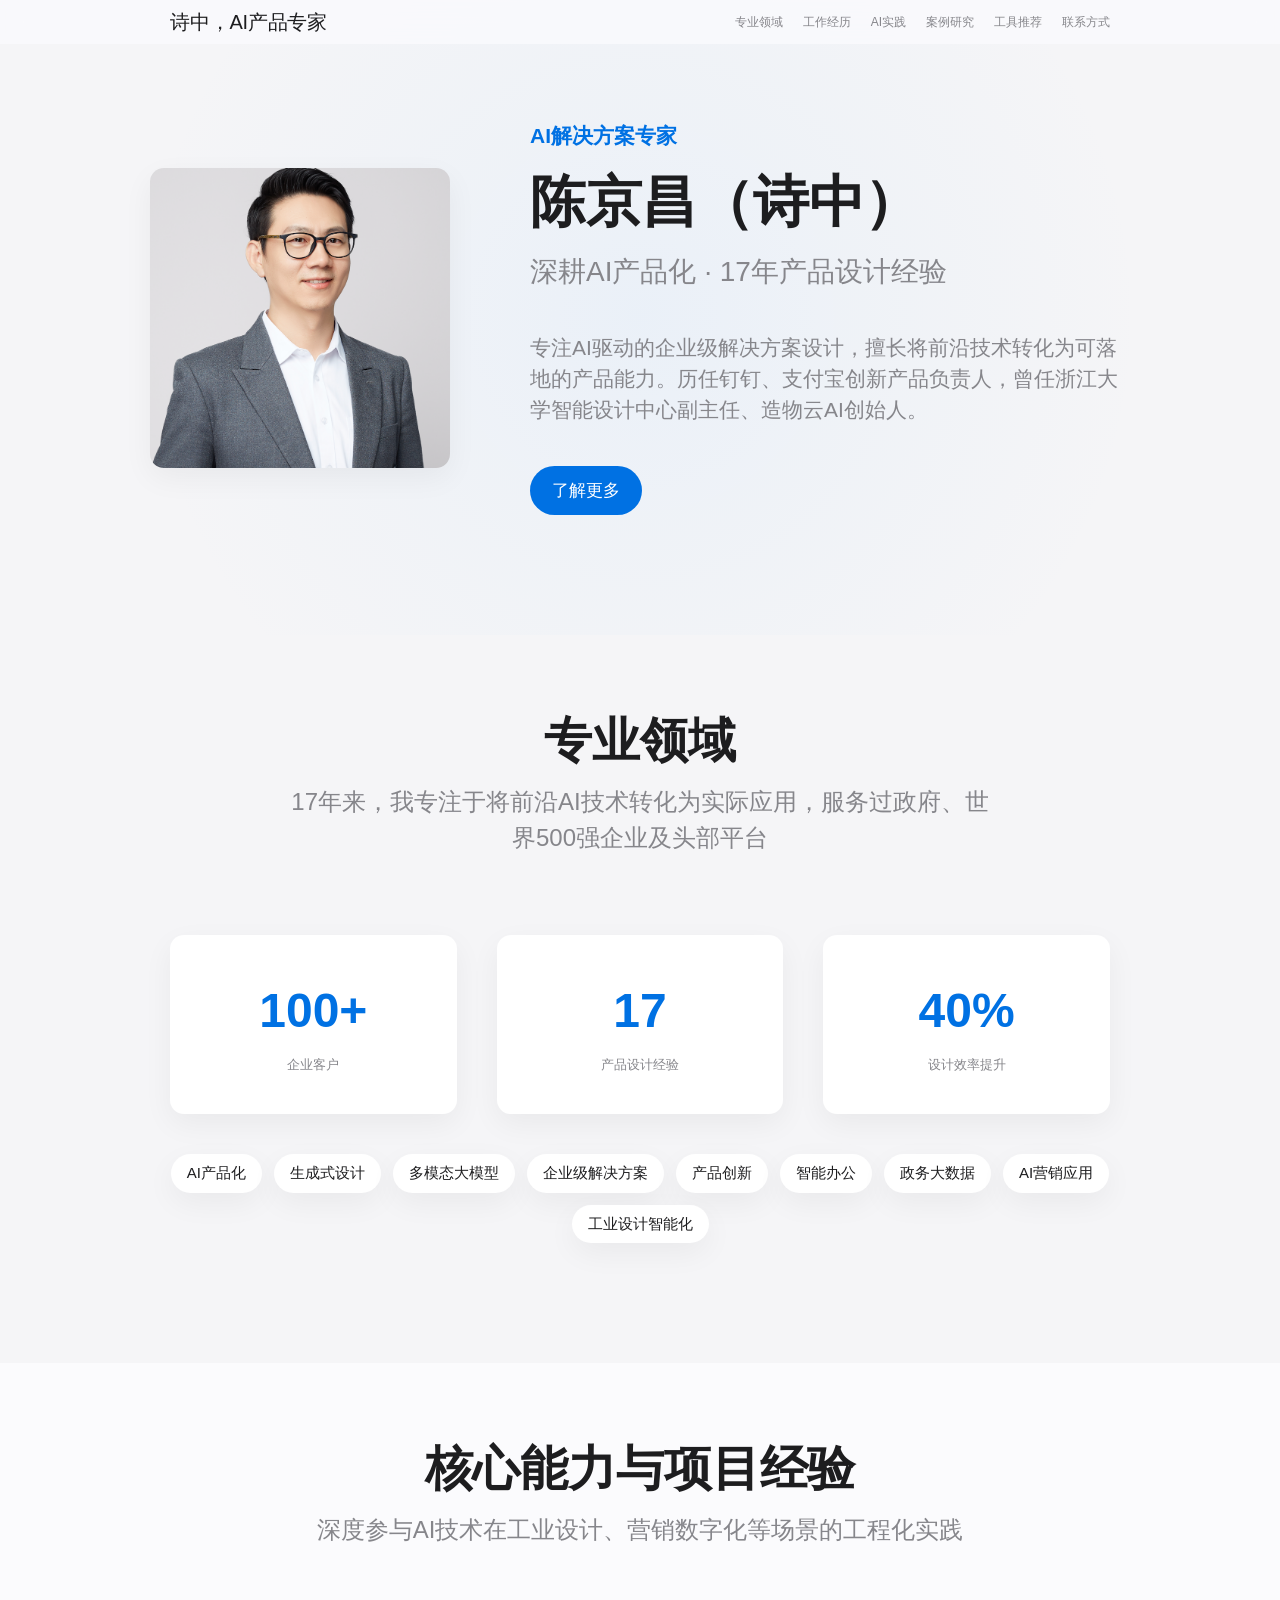
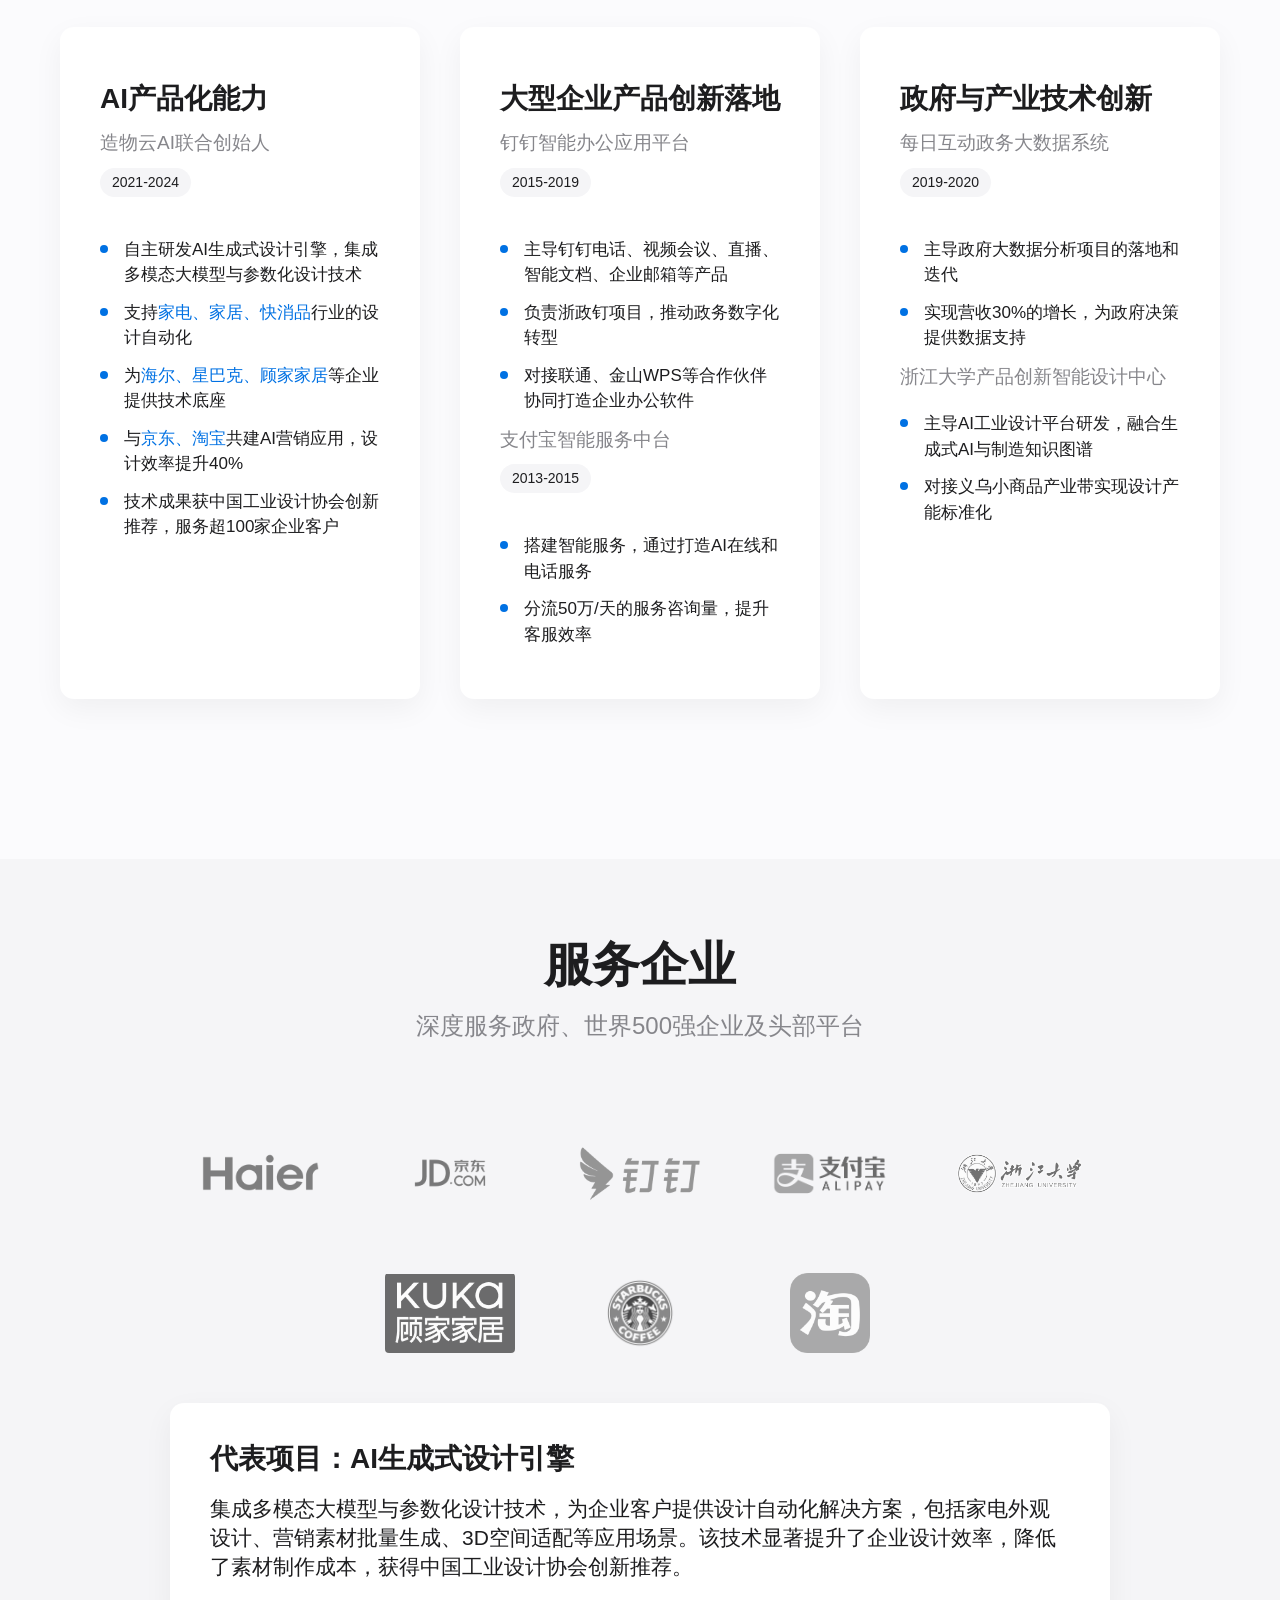
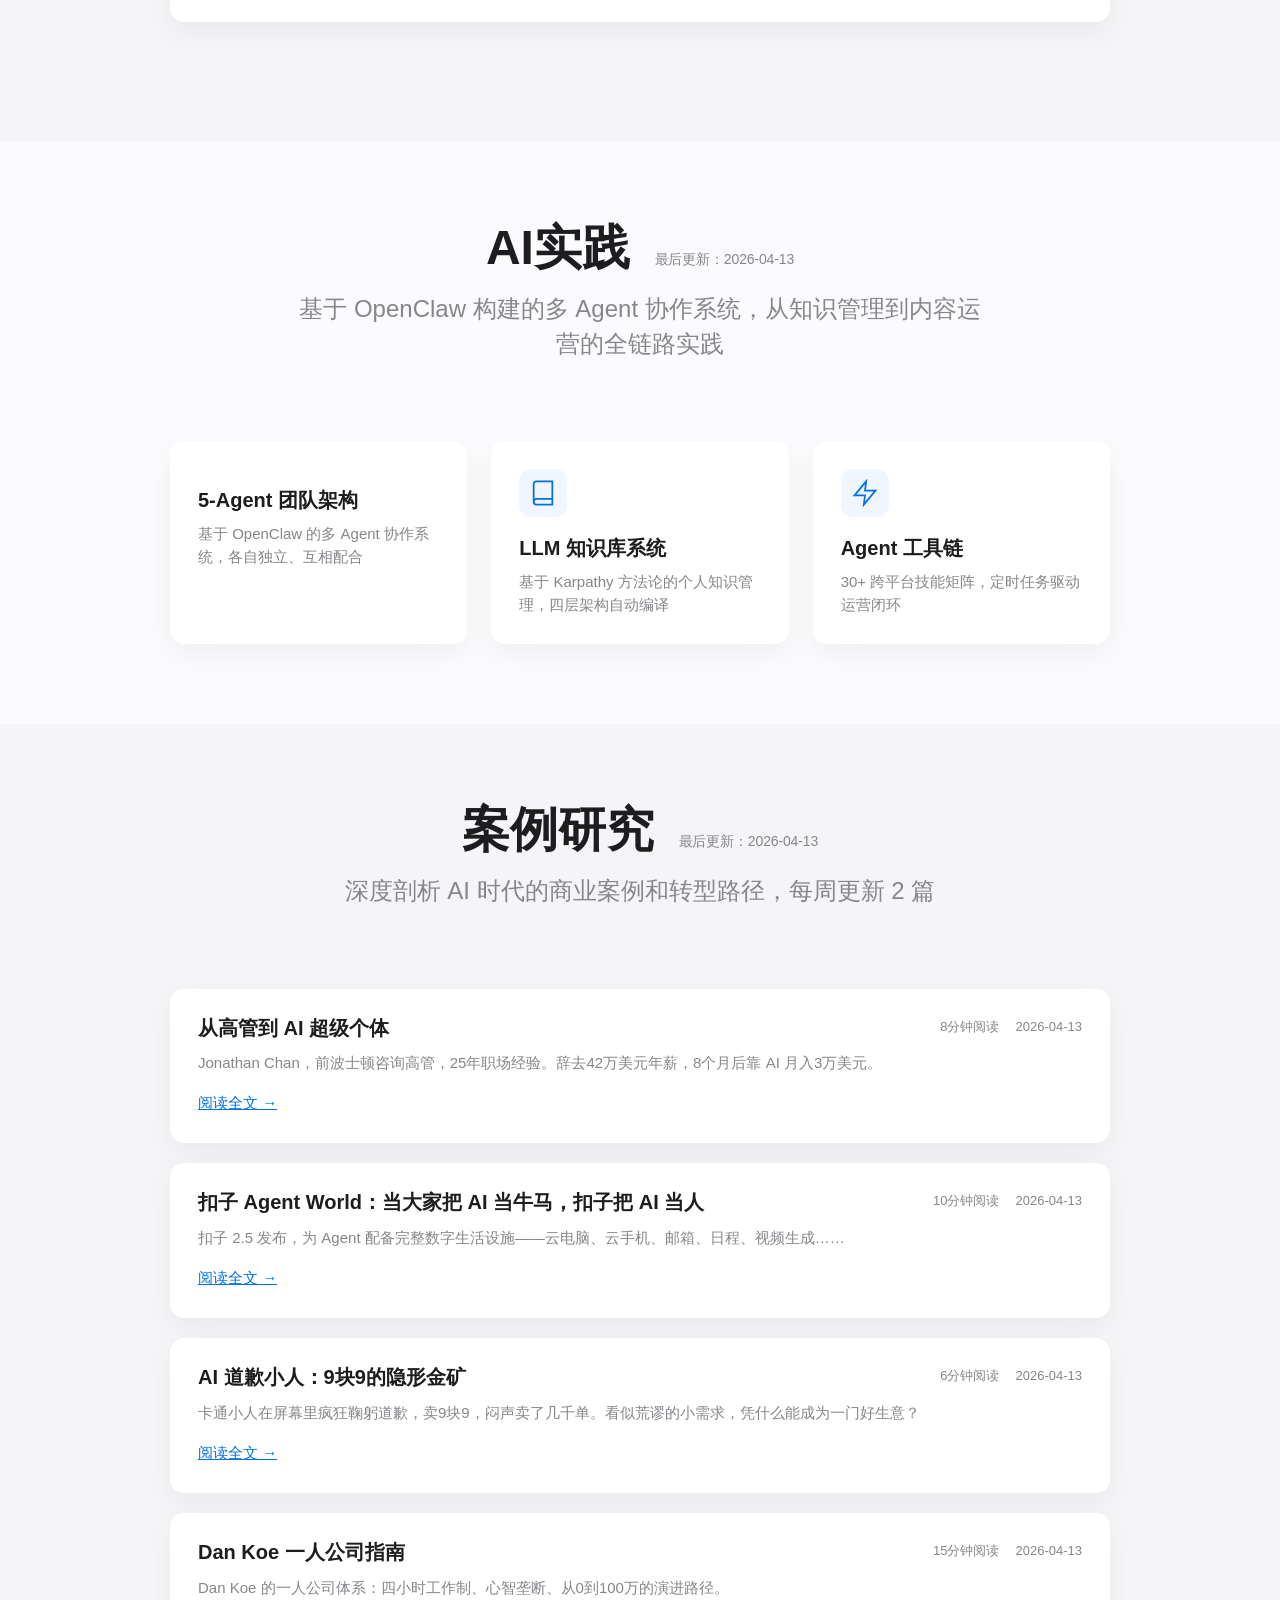
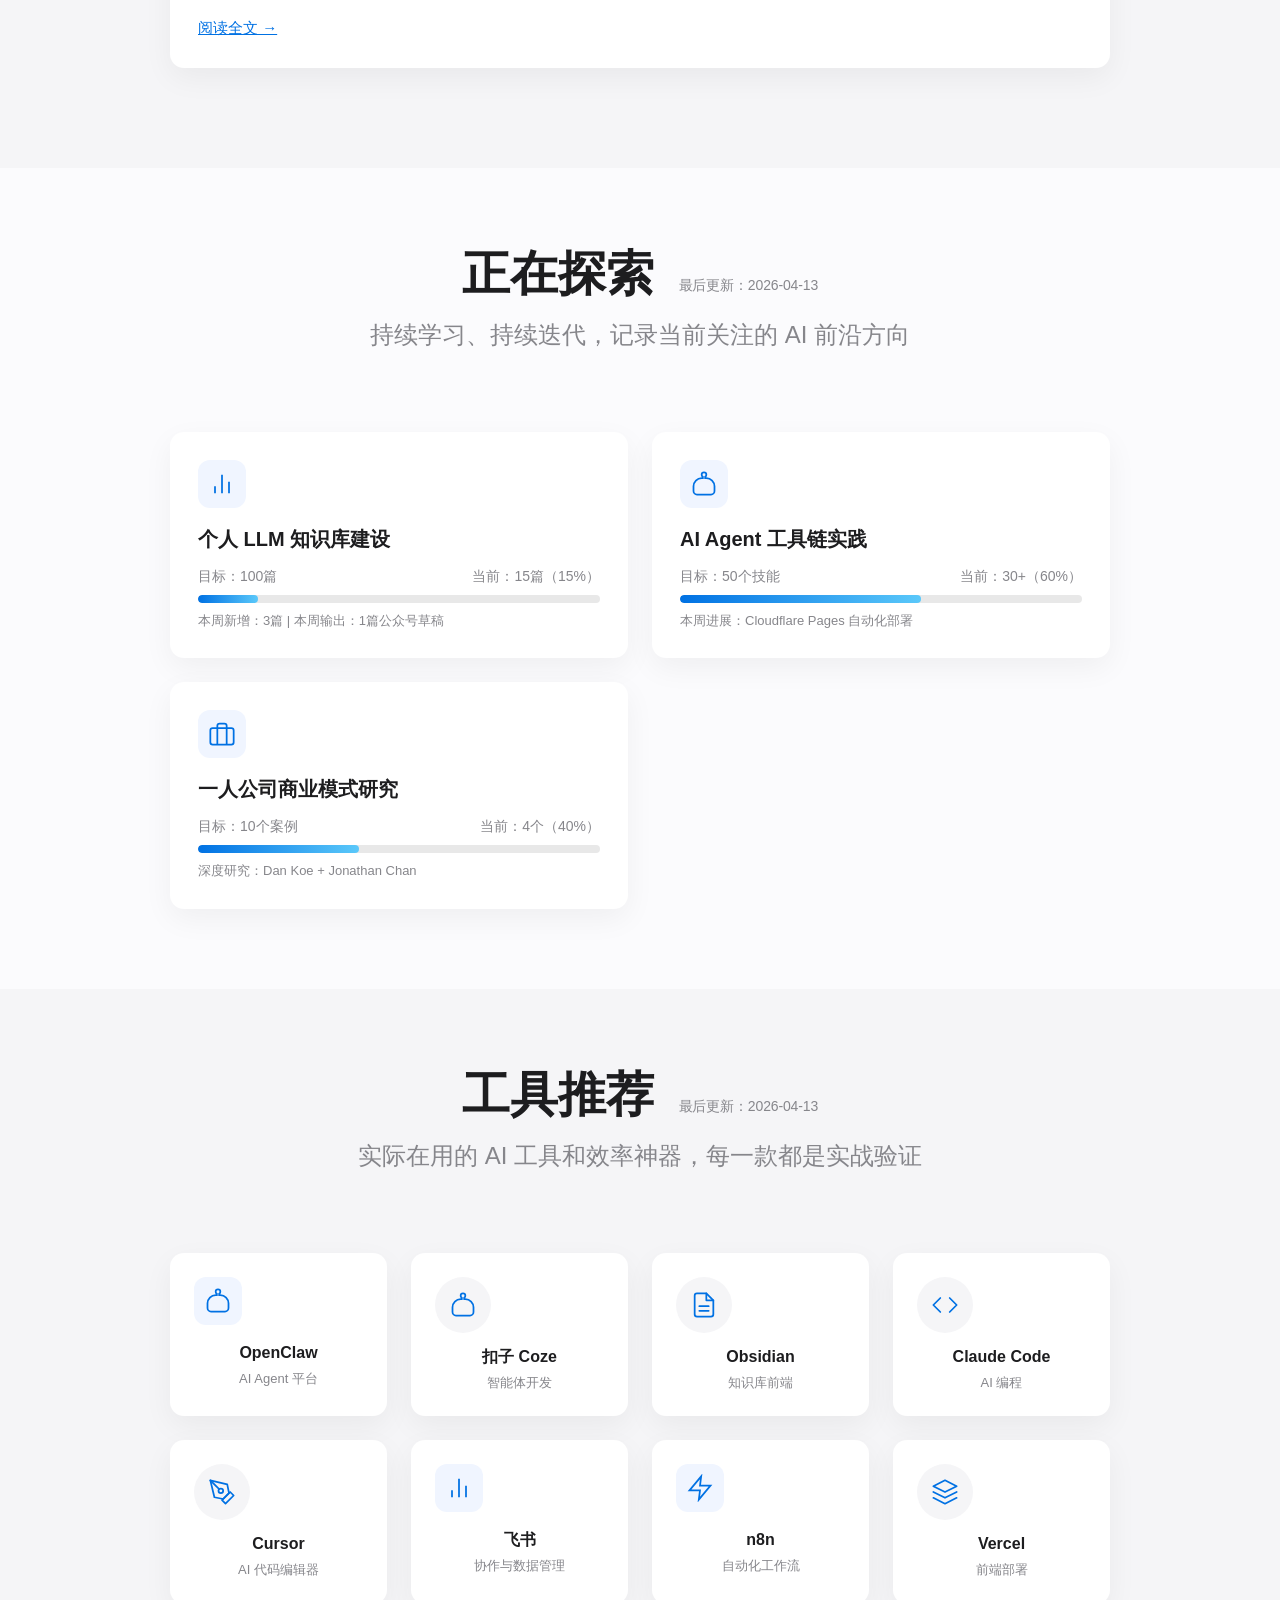
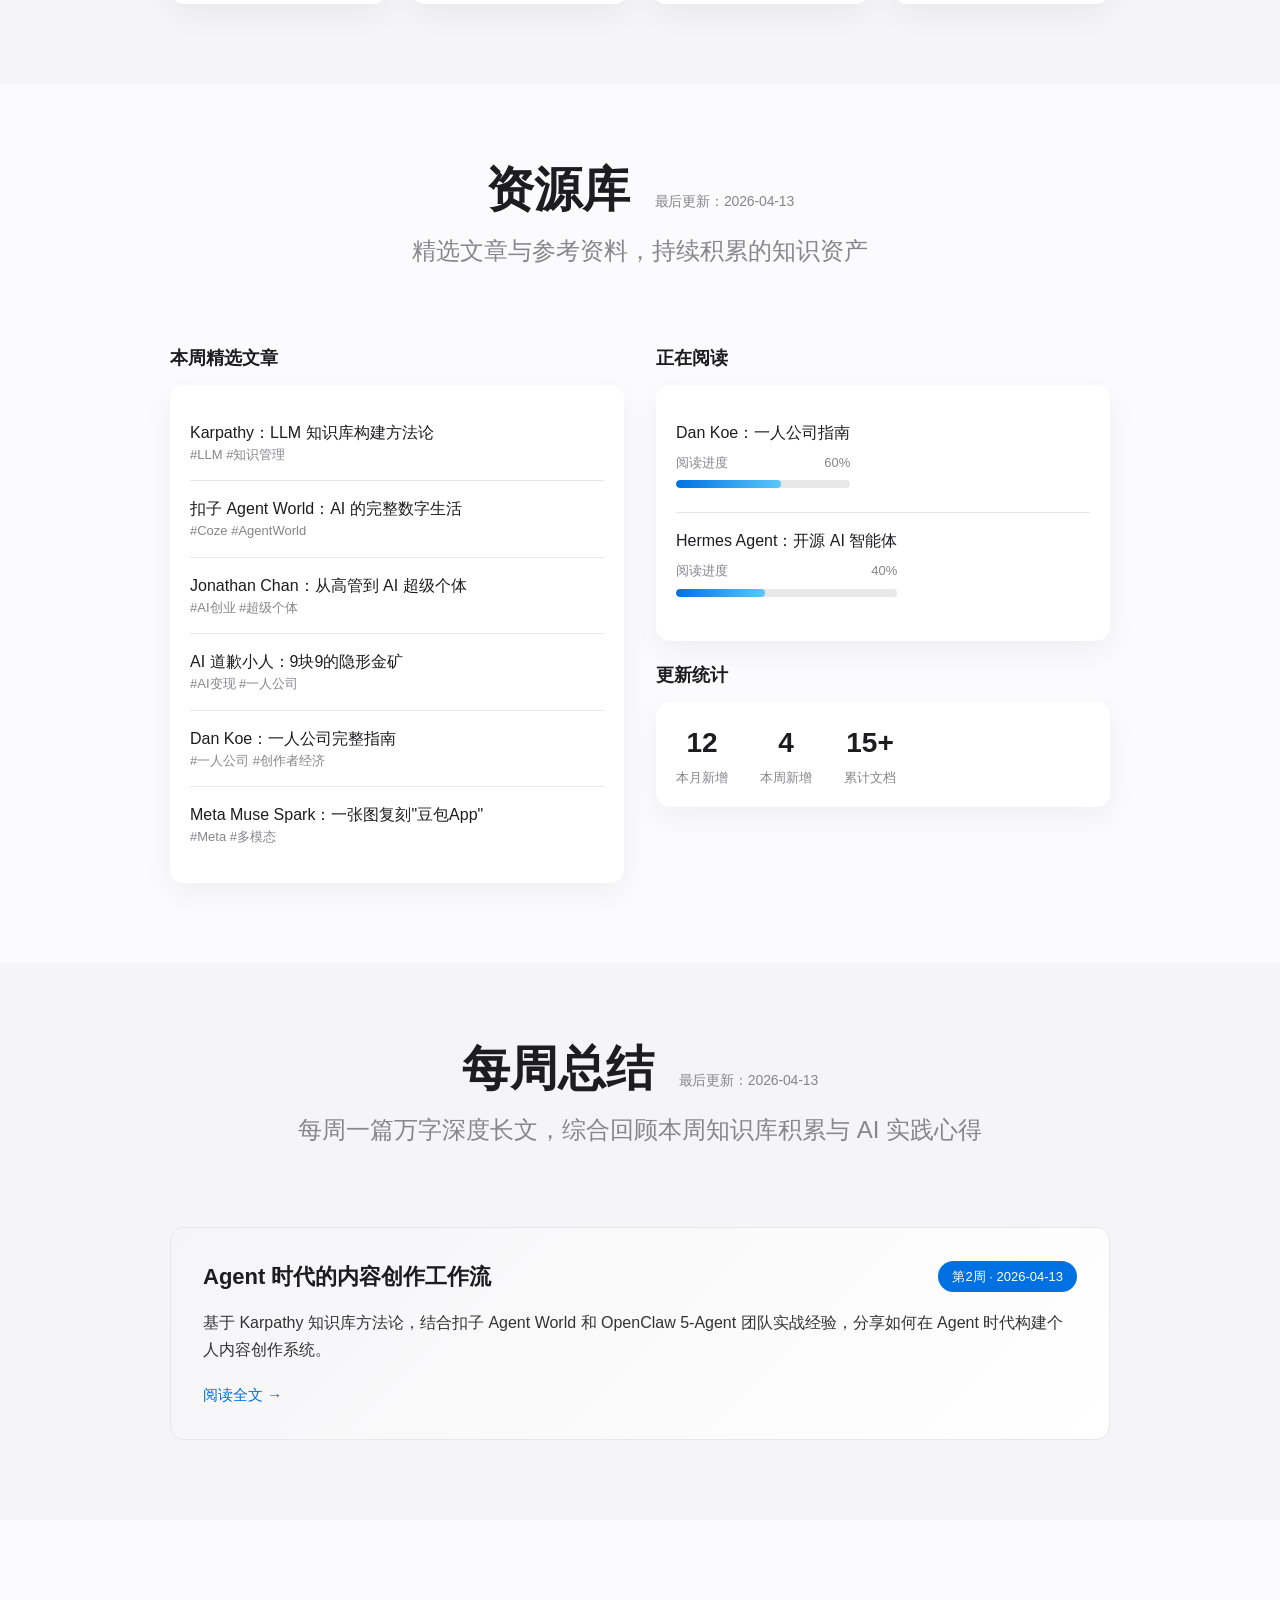
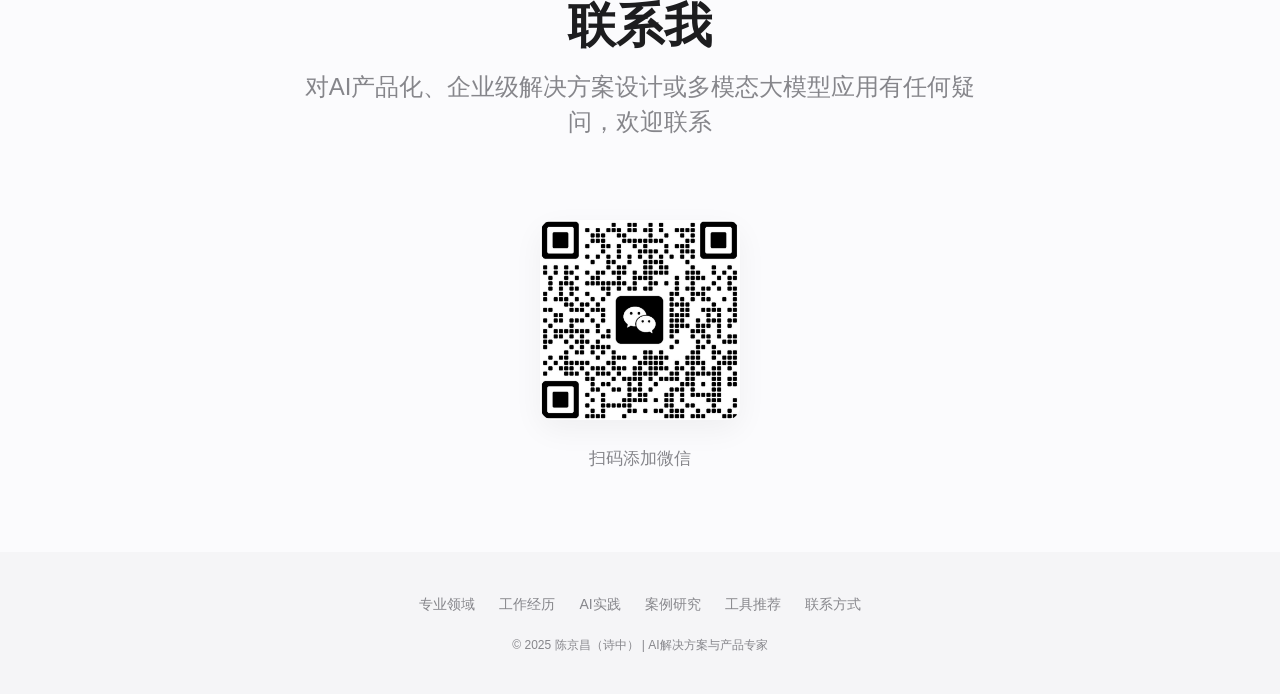
==== commit 5bca00e7: "Replace emoji with professional SVG icons (Apple style)" ====
--- a/index.html
+++ b/index.html
@@ -653,6 +653,11 @@
     .content-card:hover { transform: translateY(-4px); box-shadow: 0 20px 40px rgba(0,0,0,0.08); }
     .card-icon { font-size: 36px; margin-bottom: 16px; }
     .card-title-small { font-size: 20px; font-weight: 600; margin-bottom: 8px; color: var(--apple-dark); }
+    /* SVG icon cards */
+    .icon-svg { width: 48px; height: 48px; margin-bottom: 16px; display: flex; align-items: center; justify-content: center; background: #f0f5ff; border-radius: 12px; }
+    .icon-svg svg { width: 28px; height: 28px; stroke: var(--apple-highlight); fill: none; stroke-width: 1.5; }
+    .tool-icon-text { margin-bottom: 12px; display: flex; align-items: center; justify-content: center; width: 56px; height: 56px; background: var(--apple-section-bg); border-radius: 50%; }
+    .tool-icon-text svg { width: 28px; height: 28px; stroke: var(--apple-highlight); fill: none; stroke-width: 1.5; stroke-linecap: round; stroke-linejoin: round; }
     .card-desc { font-size: 15px; color: var(--apple-gray); line-height: 1.5; }
     .case-card { background: white; border-radius: var(--radius); padding: 28px; box-shadow: var(--shadow); margin-bottom: 20px; transition: transform 0.3s ease; }
     .case-card:hover { transform: translateY(-2px); }
@@ -864,17 +869,17 @@
             </div>
             <div class="card-grid card-grid-3">
                 <a href="pages/practice-agent-team.html" class="content-card" style="text-decoration:none;color:inherit;">
-                    <div class="card-icon">🤖</div>
+                    <div class="card-icon" style="background:url(\"data:image/svg+xml,%3Csvg xmlns='http://www.w3.org/2000/svg' viewBox='0 0 24 24' fill='none' stroke='%230071e3' stroke-width='1.5'%3E%3Cpath d='M12 2L2 7l10 5 10-5-10-5zM2 17l10 5 10-5M2 12l10 5 10-5'/%3E%3C/svg%3E\") center/contain no-repeat; width:48px; height:48px;"></div>
                     <div class="card-title-small">5-Agent 团队架构</div>
                     <div class="card-desc">基于 OpenClaw 的多 Agent 协作系统，各自独立、互相配合</div>
                 </a>
                 <a href="pages/practice-knowledge-base.html" class="content-card" style="text-decoration:none;color:inherit;">
-                    <div class="card-icon">📚</div>
+                    <div class="icon-svg"><svg viewBox="0 0 24 24"><path d="M4 19.5A2.5 2.5 0 0 1 6.5 17H20"/><path d="M6.5 2H20v20H6.5A2.5 2.5 0 0 1 4 19.5v-15A2.5 2.5 0 0 1 6.5 2z"/></svg></div>
                     <div class="card-title-small">LLM 知识库系统</div>
                     <div class="card-desc">基于 Karpathy 方法论的个人知识管理，四层架构自动编译</div>
                 </a>
                 <a href="pages/practice-toolchain.html" class="content-card" style="text-decoration:none;color:inherit;">
-                    <div class="card-icon">⚡</div>
+                    <div class="icon-svg"><svg viewBox="0 0 24 24"><polygon points="13 2 3 14 12 14 11 22 21 10 12 10 13 2"/></svg></div>
                     <div class="card-title-small">Agent 工具链</div>
                     <div class="card-desc">30+ 跨平台技能矩阵，定时任务驱动运营闭环</div>
                 </a>
@@ -892,7 +897,7 @@
             <div class="case-card">
                 <div class="case-header">
                     <h3 class="case-title">从高管到 AI 超级个体</h3>
-                    <div class="case-meta"><span>📖 8分钟阅读</span><span>2026-04-13</span></div>
+                    <div class="case-meta"><span>8分钟阅读</span><span>2026-04-13</span></div>
                 </div>
                 <p class="case-preview">Jonathan Chan，前波士顿咨询高管，25年职场经验。辞去42万美元年薪，8个月后靠 AI 月入3万美元。</p>
                 <a href="pages/case-jonathan-chan.html" class="expand-btn">阅读全文 →</a>
@@ -900,7 +905,7 @@
             <div class="case-card">
                 <div class="case-header">
                     <h3 class="case-title">扣子 Agent World：当大家把 AI 当牛马，扣子把 AI 当人</h3>
-                    <div class="case-meta"><span>📖 10分钟阅读</span><span>2026-04-13</span></div>
+                    <div class="case-meta"><span>10分钟阅读</span><span>2026-04-13</span></div>
                 </div>
                 <p class="case-preview">扣子 2.5 发布，为 Agent 配备完整数字生活设施——云电脑、云手机、邮箱、日程、视频生成……</p>
                 <a href="pages/case-coze-agent-world.html" class="expand-btn">阅读全文 →</a>
@@ -908,7 +913,7 @@
             <div class="case-card">
                 <div class="case-header">
                     <h3 class="case-title">AI 道歉小人：9块9的隐形金矿</h3>
-                    <div class="case-meta"><span>📖 6分钟阅读</span><span>2026-04-13</span></div>
+                    <div class="case-meta"><span>6分钟阅读</span><span>2026-04-13</span></div>
                 </div>
                 <p class="case-preview">卡通小人在屏幕里疯狂鞠躬道歉，卖9块9，闷声卖了几千单。看似荒谬的小需求，凭什么能成为一门好生意？</p>
                 <a href="pages/case-ai-apology.html" class="expand-btn">阅读全文 →</a>
@@ -916,7 +921,7 @@
             <div class="case-card">
                 <div class="case-header">
                     <h3 class="case-title">Dan Koe 一人公司指南</h3>
-                    <div class="case-meta"><span>📖 15分钟阅读</span><span>2026-04-13</span></div>
+                    <div class="case-meta"><span>15分钟阅读</span><span>2026-04-13</span></div>
                 </div>
                 <p class="case-preview">Dan Koe 的一人公司体系：四小时工作制、心智垄断、从0到100万的演进路径。</p>
                 <a href="pages/case-dan-koe.html" class="expand-btn">阅读全文 →</a>
@@ -933,7 +938,7 @@
             </div>
             <div class="card-grid">
                 <div class="content-card">
-                    <div class="card-icon">📊</div>
+                    <div class="icon-svg"><svg viewBox="0 0 24 24"><line x1="18" y1="20" x2="18" y2="10"/><line x1="12" y1="20" x2="12" y2="4"/><line x1="6" y1="20" x2="6" y2="14"/></svg></div>
                     <div class="card-title-small">个人 LLM 知识库建设</div>
                     <div style="margin-top:12px;">
                         <div style="display:flex; justify-content:space-between; font-size:14px; color:var(--apple-gray);"><span>目标：100篇</span><span>当前：15篇（15%）</span></div>
@@ -942,7 +947,7 @@
                     </div>
                 </div>
                 <div class="content-card">
-                    <div class="card-icon">🤖</div>
+                    <div class="icon-svg"><svg viewBox="0 0 24 24"><path d="M12 2a2 2 0 0 1 2 2c0 .74-.4 1.39-1 1.73V7h1a7 7 0 0 1 7 7v4a3 3 0 0 1-3 3H6a3 3 0 0 1-3-3v-4a7 7 0 0 1 7-7h1V5.73c-.6-.34-1-.99-1-1.73a2 2 0 0 1 2-2z"/></svg></div>
                     <div class="card-title-small">AI Agent 工具链实践</div>
                     <div style="margin-top:12px;">
                         <div style="display:flex; justify-content:space-between; font-size:14px; color:var(--apple-gray);"><span>目标：50个技能</span><span>当前：30+（60%）</span></div>
@@ -951,7 +956,7 @@
                     </div>
                 </div>
                 <div class="content-card">
-                    <div class="card-icon">💼</div>
+                    <div class="icon-svg"><svg viewBox="0 0 24 24"><rect x="2" y="7" width="20" height="14" rx="2" ry="2"/><path d="M16 21V5a2 2 0 0 0-2-2h-4a2 2 0 0 0-2 2v16"/></svg></div>
                     <div class="card-title-small">一人公司商业模式研究</div>
                     <div style="margin-top:12px;">
                         <div style="display:flex; justify-content:space-between; font-size:14px; color:var(--apple-gray);"><span>目标：10个案例</span><span>当前：4个（40%）</span></div>
@@ -971,14 +976,14 @@
                 <p class="section-subtitle">实际在用的 AI 工具和效率神器，每一款都是实战验证</p>
             </div>
             <div class="card-grid card-grid-4">
-                <div class="tool-card"><div class="tool-icon">🤖</div><div class="tool-name">OpenClaw</div><div class="tool-tag">AI Agent 平台</div></div>
-                <div class="tool-card"><div class="tool-icon">🎭</div><div class="tool-name">扣子 Coze</div><div class="tool-tag">智能体开发</div></div>
-                <div class="tool-card"><div class="tool-icon">📝</div><div class="tool-name">Obsidian</div><div class="tool-tag">知识库前端</div></div>
-                <div class="tool-card"><div class="tool-icon">💻</div><div class="tool-name">Claude Code</div><div class="tool-tag">AI 编程</div></div>
-                <div class="tool-card"><div class="tool-icon">✏️</div><div class="tool-name">Cursor</div><div class="tool-tag">AI 代码编辑器</div></div>
-                <div class="tool-card"><div class="tool-icon">📊</div><div class="tool-name">飞书</div><div class="tool-tag">协作与数据管理</div></div>
-                <div class="tool-card"><div class="tool-icon">⚡</div><div class="tool-name">n8n</div><div class="tool-tag">自动化工作流</div></div>
-                <div class="tool-card"><div class="tool-icon">🌐</div><div class="tool-name">Vercel</div><div class="tool-tag">前端部署</div></div>
+                <div class="tool-card"><div class="icon-svg"><svg viewBox="0 0 24 24"><path d="M12 2a2 2 0 0 1 2 2c0 .74-.4 1.39-1 1.73V7h1a7 7 0 0 1 7 7v4a3 3 0 0 1-3 3H6a3 3 0 0 1-3-3v-4a7 7 0 0 1 7-7h1V5.73c-.6-.34-1-.99-1-1.73a2 2 0 0 1 2-2z"/></svg></div><div class="tool-name">OpenClaw</div><div class="tool-tag">AI Agent 平台</div></div>
+                <div class="tool-card"><div class="tool-icon-text"><svg viewBox="0 0 24 24"><path d="M12 2a2 2 0 0 1 2 2c0 .74-.4 1.39-1 1.73V7h1a7 7 0 0 1 7 7v4a3 3 0 0 1-3 3H6a3 3 0 0 1-3-3v-4a7 7 0 0 1 7-7h1V5.73c-.6-.34-1-.99-1-1.73a2 2 0 0 1 2-2z"/></svg></div><div class="tool-name">扣子 Coze</div><div class="tool-tag">智能体开发</div></div>
+                <div class="tool-card"><div class="tool-icon-text"><svg viewBox="0 0 24 24"><path d="M14 2H6a2 2 0 0 0-2 2v16a2 2 0 0 0 2 2h12a2 2 0 0 0 2-2V8z"/><polyline points="14 2 14 8 20 8"/><line x1="16" y1="13" x2="8" y2="13"/><line x1="16" y1="17" x2="8" y2="17"/></svg></div><div class="tool-name">Obsidian</div><div class="tool-tag">知识库前端</div></div>
+                <div class="tool-card"><div class="tool-icon-text"><svg viewBox="0 0 24 24"><polyline points="16 18 22 12 16 6"/><polyline points="8 6 2 12 8 18"/></svg></div><div class="tool-name">Claude Code</div><div class="tool-tag">AI 编程</div></div>
+                <div class="tool-card"><div class="tool-icon-text"><svg viewBox="0 0 24 24"><path d="M12 19l7-7 3 3-7 7-3-3z"/><path d="M18 13l-1.5-7.5L2 2l3.5 14.5L13 18l5-5z"/><path d="M2 2l7.586 7.586"/><circle cx="11" cy="11" r="2"/></svg></div><div class="tool-name">Cursor</div><div class="tool-tag">AI 代码编辑器</div></div>
+                <div class="tool-card"><div class="icon-svg"><svg viewBox="0 0 24 24"><line x1="18" y1="20" x2="18" y2="10"/><line x1="12" y1="20" x2="12" y2="4"/><line x1="6" y1="20" x2="6" y2="14"/></svg></div><div class="tool-name">飞书</div><div class="tool-tag">协作与数据管理</div></div>
+                <div class="tool-card"><div class="icon-svg"><svg viewBox="0 0 24 24"><polygon points="13 2 3 14 12 14 11 22 21 10 12 10 13 2"/></svg></div><div class="tool-name">n8n</div><div class="tool-tag">自动化工作流</div></div>
+                <div class="tool-card"><div class="tool-icon-text"><svg viewBox="0 0 24 24"><polygon points="12 2 2 7 12 12 22 7 12 2"/><polyline points="2 17 12 22 22 17"/><polyline points="2 12 12 17 22 12"/></svg></div><div class="tool-name">Vercel</div><div class="tool-tag">前端部署</div></div>
             </div>
         </div>
     </section>
@@ -992,7 +997,7 @@
             </div>
             <div style="display:grid; grid-template-columns: 1fr 1fr; gap:32px;">
                 <div>
-                    <h4 style="font-size:18px; margin-bottom:16px;">📰 本周精选文章</h4>
+                    <h4 style="font-size:18px; margin-bottom:16px;">本周精选文章</h4>
                     <div style="background:white; border-radius:var(--radius); padding:20px; box-shadow:var(--shadow);">
                         <ul class="resource-list">
                             <li class="resource-item"><div><div class="resource-title">Karpathy：LLM 知识库构建方法论</div><div class="resource-meta">#LLM #知识管理</div></div></li>
@@ -1005,14 +1010,14 @@
                     </div>
                 </div>
                 <div>
-                    <h4 style="font-size:18px; margin-bottom:16px;">📖 正在阅读</h4>
+                    <h4 style="font-size:18px; margin-bottom:16px;">正在阅读</h4>
                     <div style="background:white; border-radius:var(--radius); padding:20px; box-shadow:var(--shadow); margin-bottom:24px;">
                         <ul class="resource-list">
                             <li class="resource-item" style="border-bottom:1px solid #e8e8e8;"><div><div class="resource-title">Dan Koe：一人公司指南</div><div style="margin-top:8px;"><div style="display:flex; justify-content:space-between; font-size:13px; color:var(--apple-gray);"><span>阅读进度</span><span>60%</span></div><div class="progress-bar"><div class="progress-fill" style="width:60%"></div></div></div></div></li>
                             <li class="resource-item"><div><div class="resource-title">Hermes Agent：开源 AI 智能体</div><div style="margin-top:8px;"><div style="display:flex; justify-content:space-between; font-size:13px; color:var(--apple-gray);"><span>阅读进度</span><span>40%</span></div><div class="progress-bar"><div class="progress-fill" style="width:40%"></div></div></div></div></li>
                         </ul>
                     </div>
-                    <h4 style="font-size:18px; margin-bottom:16px;">📊 更新统计</h4>
+                    <h4 style="font-size:18px; margin-bottom:16px;">更新统计</h4>
                     <div style="background:white; border-radius:var(--radius); padding:20px; box-shadow:var(--shadow);">
                         <div class="stats-row" style="border-top:none; padding-top:0; margin-top:0;">
                             <div class="stat-item"><div class="stat-value">12</div><div class="stat-label">本月新增</div></div>
@@ -1040,7 +1045,7 @@
                 <p class="weekly-abstract">基于 Karpathy 知识库方法论，结合扣子 Agent World 和 OpenClaw 5-Agent 团队实战经验，分享如何在 Agent 时代构建个人内容创作系统。</p>
                 <span class="expand-btn" onclick="toggleDetail('weekly1-detail')">阅读全文 →</span>
                 <div id="weekly1-detail" class="detail-content">
-                    <h4>📋 本周内容概览</h4>
+                    <h4>本周内容概览</h4>
                     <ul>
                         <li><strong>信息摄取</strong>：本周新增 4 篇原始文档</li>
                         <li><strong>知识编译</strong>：4 篇文章已编译为 Wiki 格式</li>
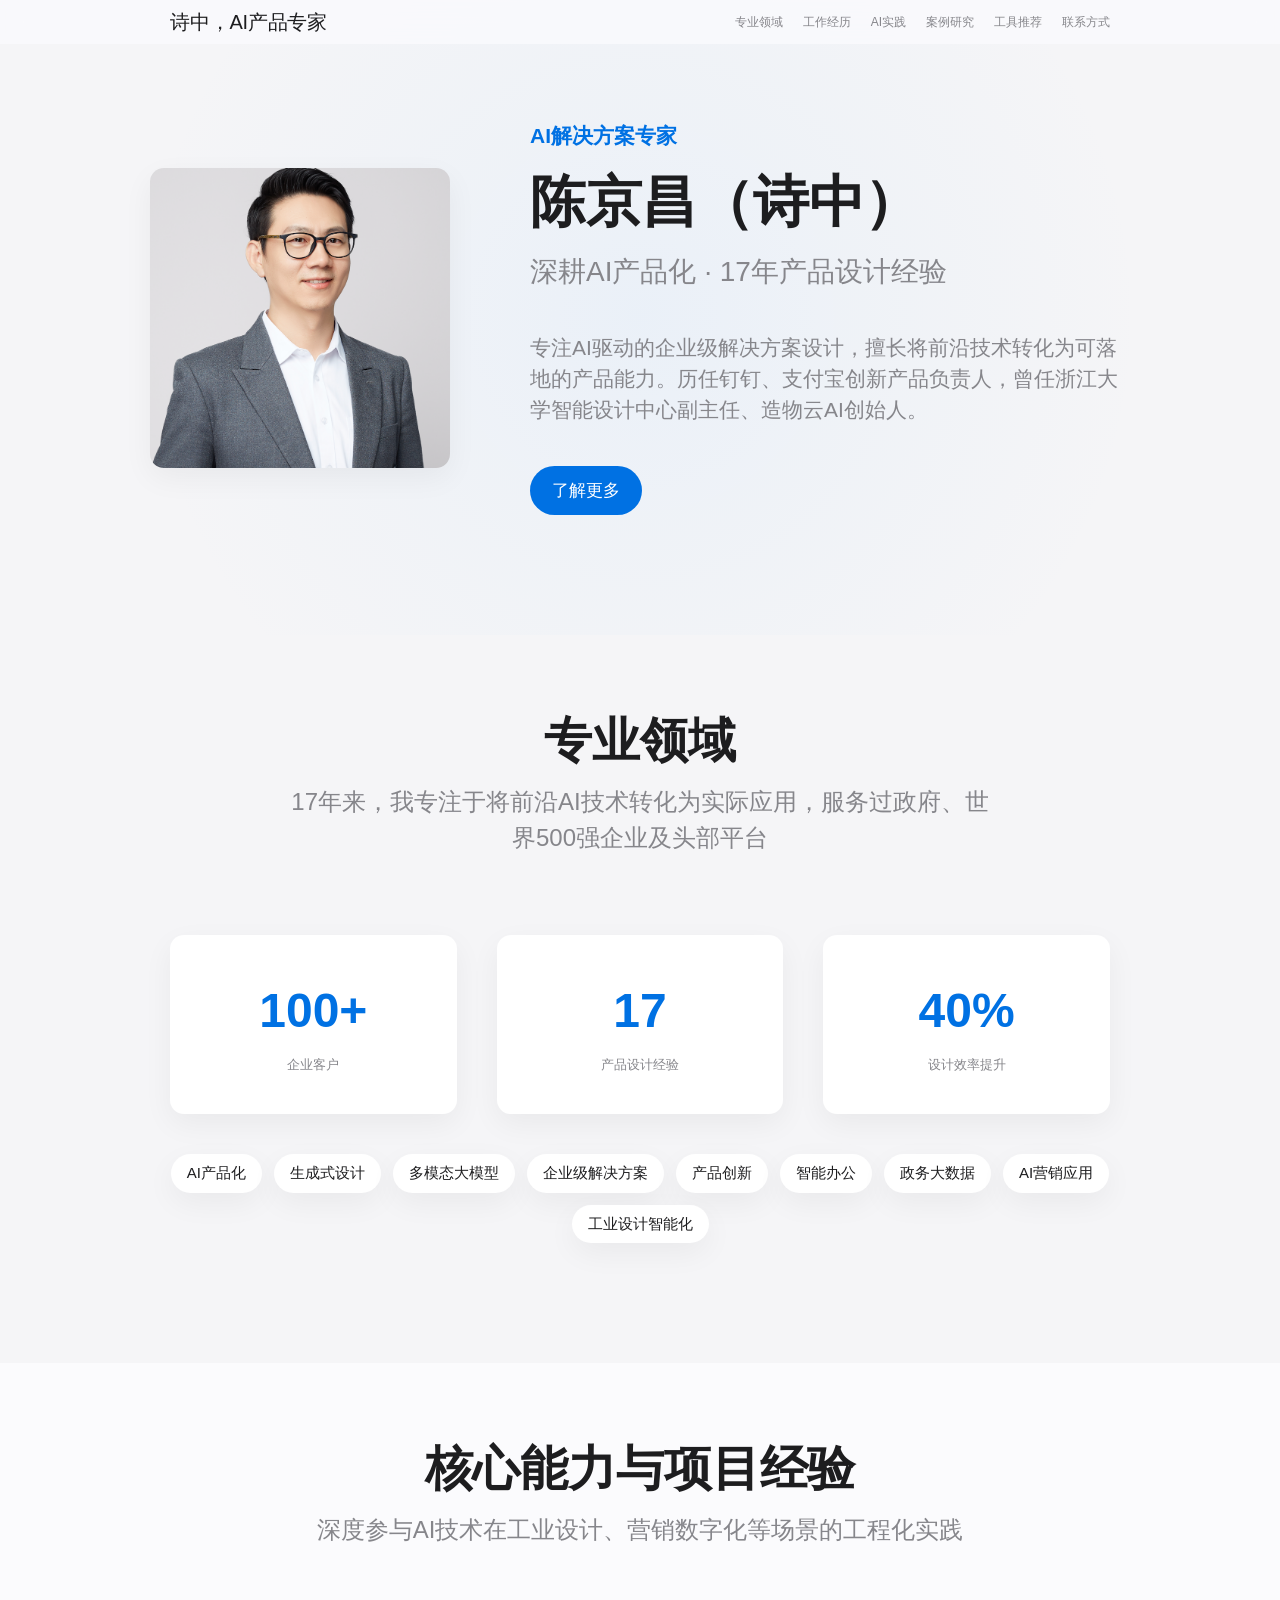
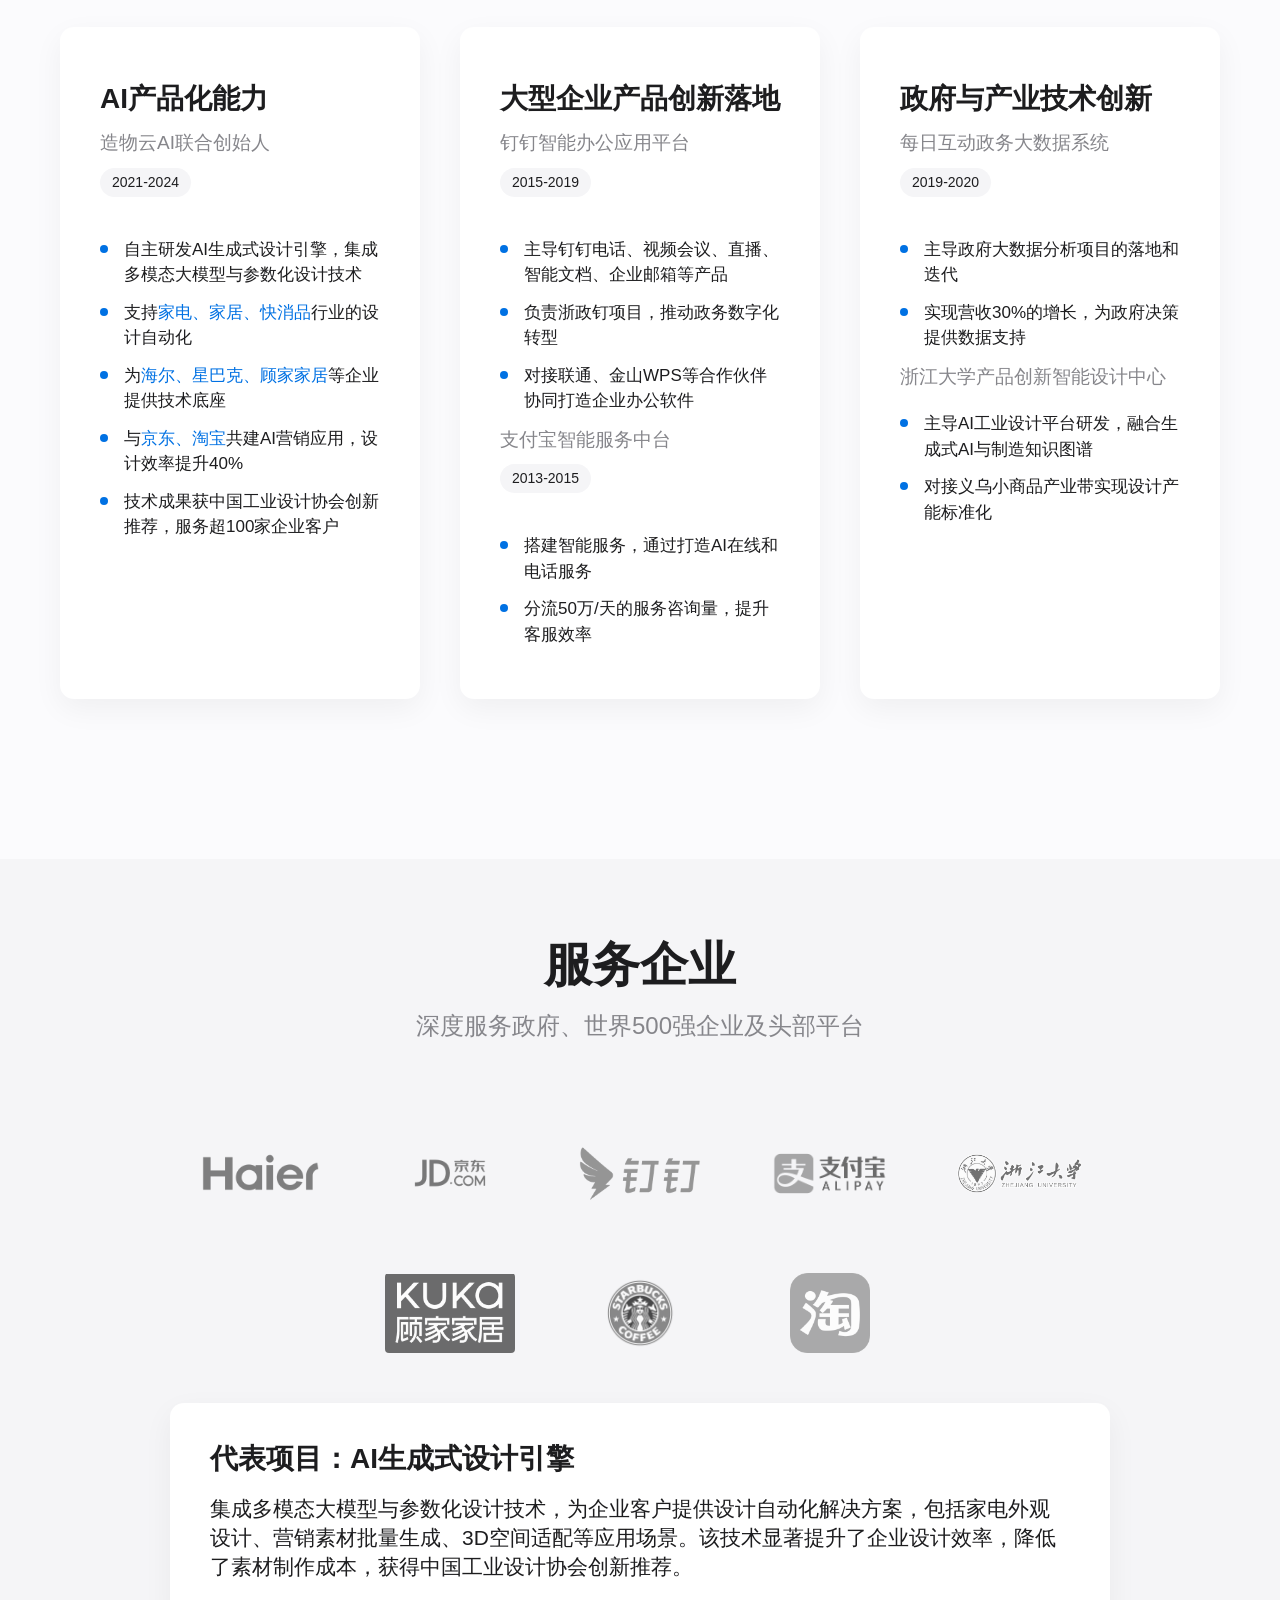
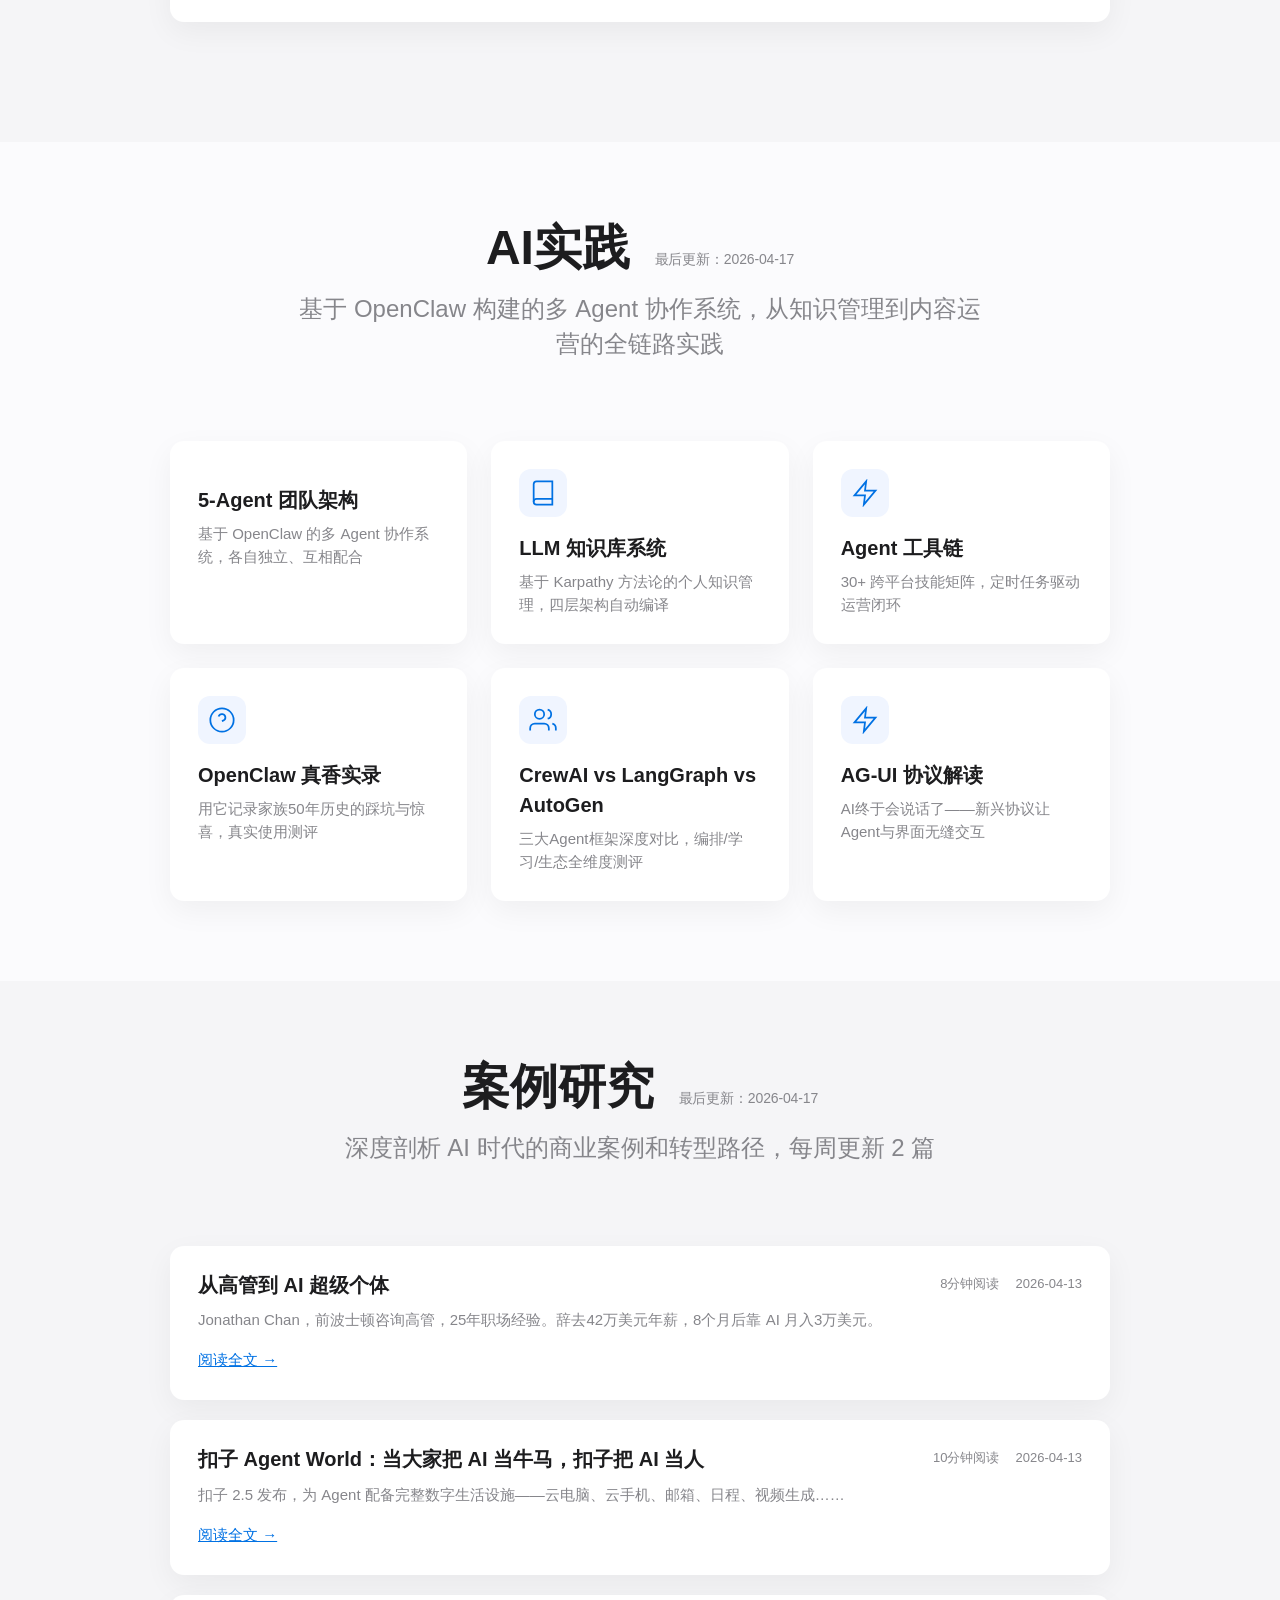
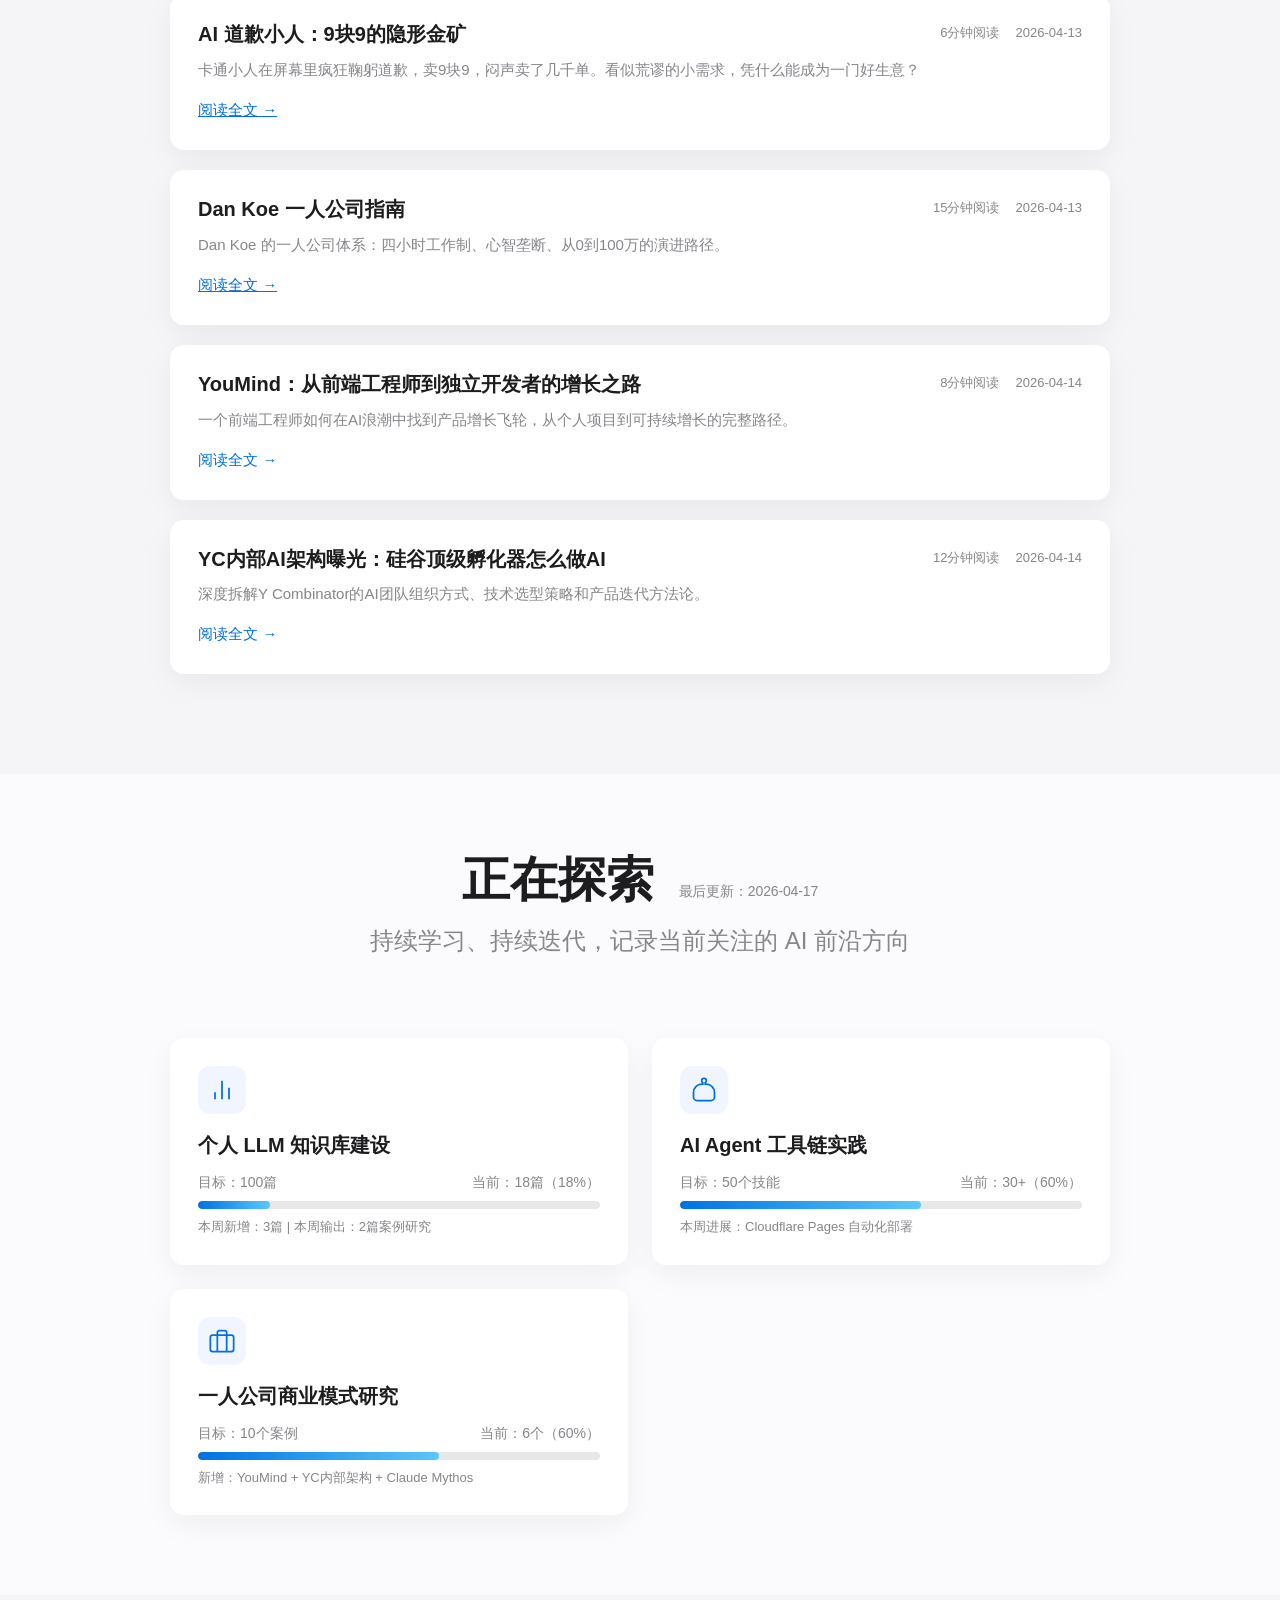
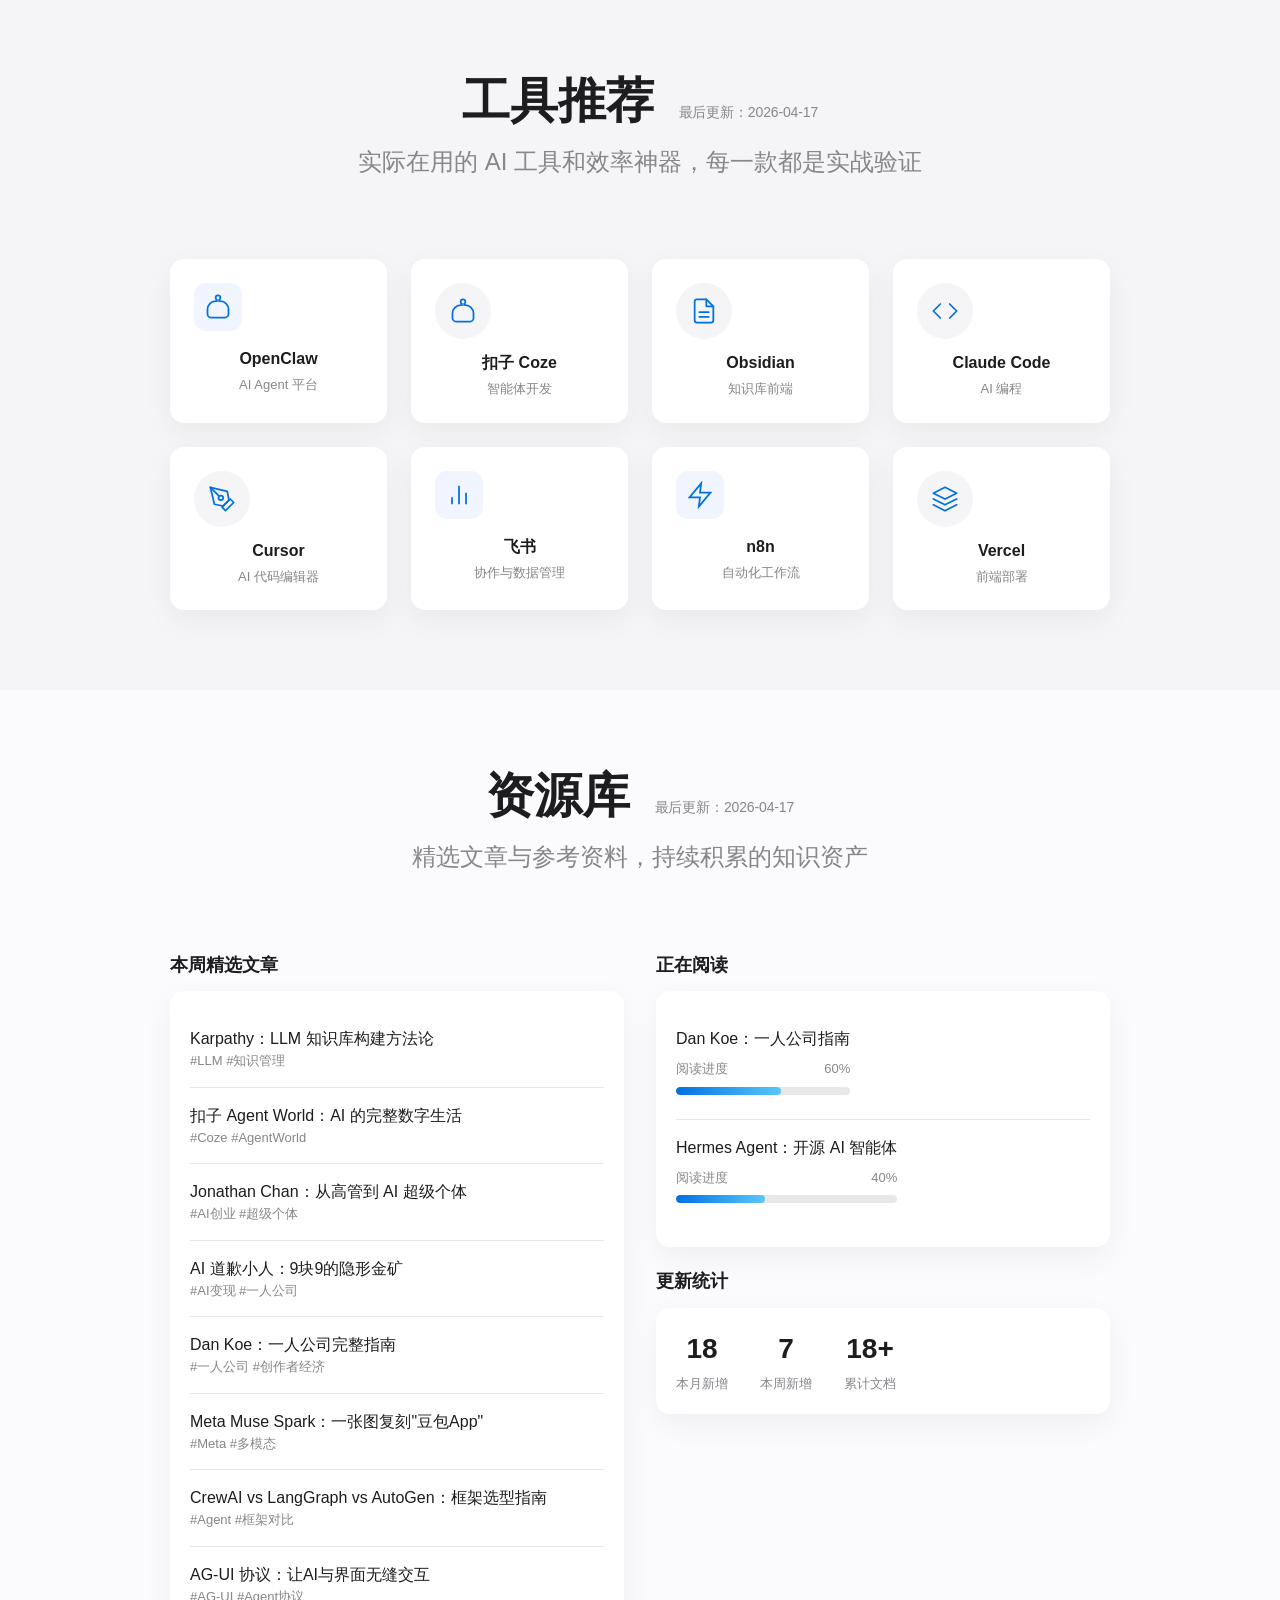
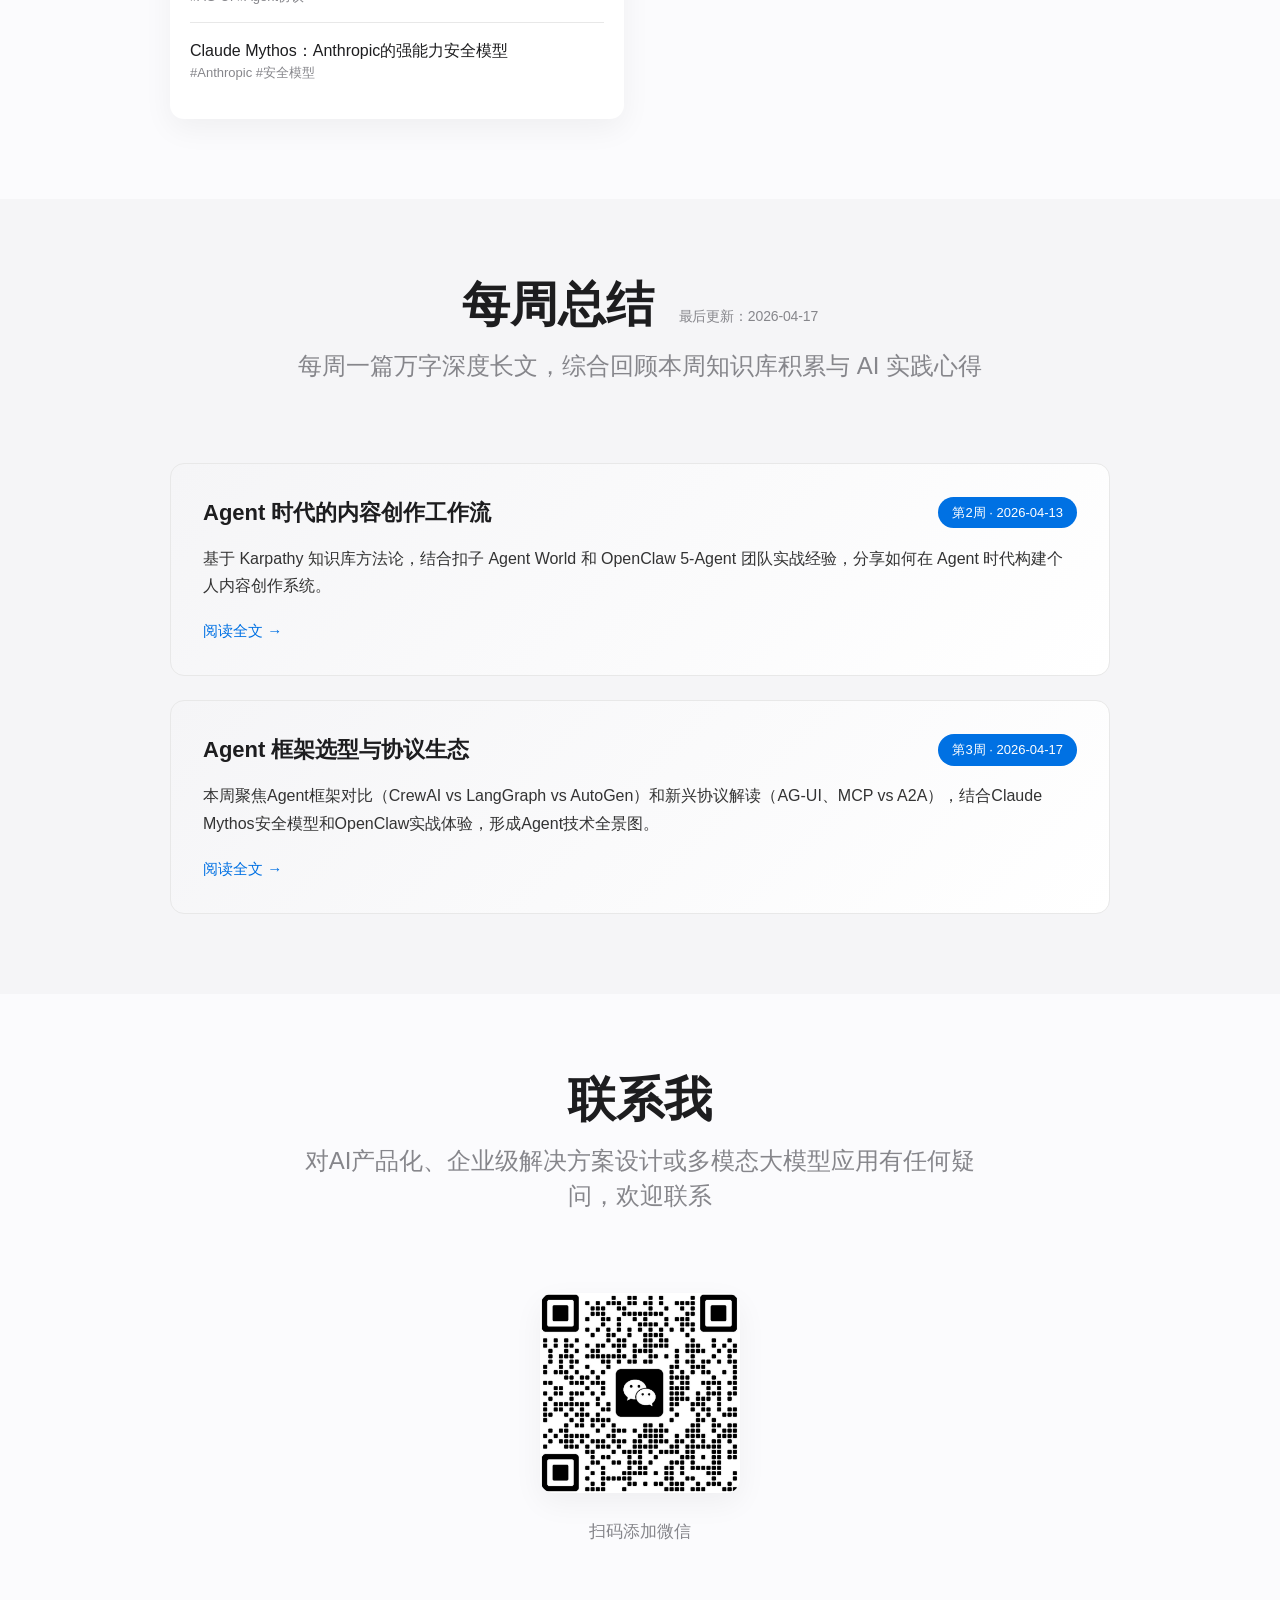
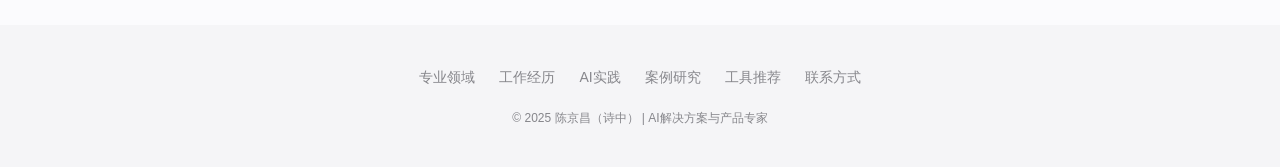
==== commit 932ece95: "feat: weekly content update 2026-04-17 - AI practice: +3 cards (OpenClaw review, Agent frameworks, A" ====
--- a/index.html
+++ b/index.html
@@ -864,7 +864,7 @@
     <section id="ai-practice" class="section">
         <div class="narrow-container">
             <div class="section-heading">
-                <h2 class="section-title">AI实践 <span class="update-time">最后更新：2026-04-13</span></h2>
+                <h2 class="section-title">AI实践 <span class="update-time">最后更新：2026-04-17</span></h2>
                 <p class="section-subtitle">基于 OpenClaw 构建的多 Agent 协作系统，从知识管理到内容运营的全链路实践</p>
             </div>
             <div class="card-grid card-grid-3">
@@ -883,6 +883,21 @@
                     <div class="card-title-small">Agent 工具链</div>
                     <div class="card-desc">30+ 跨平台技能矩阵，定时任务驱动运营闭环</div>
                 </a>
+                                <a href="https://miaoquai.com/stories/openclaw-worth-it-or-not.html" target="_blank" class="content-card" style="text-decoration:none;color:inherit;">
+                    <div class="icon-svg"><svg viewBox="0 0 24 24"><circle cx="12" cy="12" r="10"/><path d="M9.09 9a3 3 0 0 1 5.83 1c0 2-3 3-3 3"/><line x1="12" y1="17" x2="12.01" y2="17"/></svg></div>
+                    <div class="card-title-small">OpenClaw 真香实录</div>
+                    <div class="card-desc">用它记录家族50年历史的踩坑与惊喜，真实使用测评</div>
+                </a>
+                <div class="content-card">
+                    <div class="icon-svg"><svg viewBox="0 0 24 24"><path d="M17 21v-2a4 4 0 0 0-4-4H5a4 4 0 0 0-4 4v2"/><circle cx="9" cy="7" r="4"/><path d="M23 21v-2a4 4 0 0 0-3-3.87"/><path d="M16 3.13a4 4 0 0 1 0 7.75"/></svg></div>
+                    <div class="card-title-small">CrewAI vs LangGraph vs AutoGen</div>
+                    <div class="card-desc">三大Agent框架深度对比，编排/学习/生态全维度测评</div>
+                </div>
+                <div class="content-card">
+                    <div class="icon-svg"><svg viewBox="0 0 24 24"><polygon points="13 2 3 14 12 14 11 22 21 10 12 10 13 2"/></svg></div>
+                    <div class="card-title-small">AG-UI 协议解读</div>
+                    <div class="card-desc">AI终于会说话了——新兴协议让Agent与界面无缝交互</div>
+                </a>
             </div>
         </div>
     </section>
@@ -891,7 +906,7 @@
     <section id="case-studies" class="section section-alt">
         <div class="narrow-container">
             <div class="section-heading">
-                <h2 class="section-title">案例研究 <span class="update-time">最后更新：2026-04-13</span></h2>
+                <h2 class="section-title">案例研究 <span class="update-time">最后更新：2026-04-17</span></h2>
                 <p class="section-subtitle">深度剖析 AI 时代的商业案例和转型路径，每周更新 2 篇</p>
             </div>
             <div class="case-card">
@@ -925,6 +940,22 @@
                 </div>
                 <p class="case-preview">Dan Koe 的一人公司体系：四小时工作制、心智垄断、从0到100万的演进路径。</p>
                 <a href="pages/case-dan-koe.html" class="expand-btn">阅读全文 →</a>
+            </div>
+            <div class="case-card">
+                <div class="case-header">
+                    <h3 class="case-title">YouMind：从前端工程师到独立开发者的增长之路</h3>
+                    <div class="case-meta"><span>8分钟阅读</span><span>2026-04-14</span></div>
+                </div>
+                <p class="case-preview">一个前端工程师如何在AI浪潮中找到产品增长飞轮，从个人项目到可持续增长的完整路径。</p>
+                <span class="expand-btn">阅读全文 →</span>
+            </div>
+            <div class="case-card">
+                <div class="case-header">
+                    <h3 class="case-title">YC内部AI架构曝光：硅谷顶级孵化器怎么做AI</h3>
+                    <div class="case-meta"><span>12分钟阅读</span><span>2026-04-14</span></div>
+                </div>
+                <p class="case-preview">深度拆解Y Combinator的AI团队组织方式、技术选型策略和产品迭代方法论。</p>
+                <span class="expand-btn">阅读全文 →</span>
             </div>
         </div>
     </section>
@@ -933,7 +964,7 @@
     <section id="now-exploring" class="section">
         <div class="narrow-container">
             <div class="section-heading">
-                <h2 class="section-title">正在探索 <span class="update-time">最后更新：2026-04-13</span></h2>
+                <h2 class="section-title">正在探索 <span class="update-time">最后更新：2026-04-17</span></h2>
                 <p class="section-subtitle">持续学习、持续迭代，记录当前关注的 AI 前沿方向</p>
             </div>
             <div class="card-grid">
@@ -941,9 +972,9 @@
                     <div class="icon-svg"><svg viewBox="0 0 24 24"><line x1="18" y1="20" x2="18" y2="10"/><line x1="12" y1="20" x2="12" y2="4"/><line x1="6" y1="20" x2="6" y2="14"/></svg></div>
                     <div class="card-title-small">个人 LLM 知识库建设</div>
                     <div style="margin-top:12px;">
-                        <div style="display:flex; justify-content:space-between; font-size:14px; color:var(--apple-gray);"><span>目标：100篇</span><span>当前：15篇（15%）</span></div>
-                        <div class="progress-bar"><div class="progress-fill" style="width:15%"></div></div>
-                        <div style="font-size:13px; color:var(--apple-gray); margin-top:8px;">本周新增：3篇 | 本周输出：1篇公众号草稿</div>
+                        <div style="display:flex; justify-content:space-between; font-size:14px; color:var(--apple-gray);"><span>目标：100篇</span><span>当前：18篇（18%）</span></div>
+                        <div class="progress-bar"><div class="progress-fill" style="width:18%"></div></div>
+                        <div style="font-size:13px; color:var(--apple-gray); margin-top:8px;">本周新增：3篇 | 本周输出：2篇案例研究</div>
                     </div>
                 </div>
                 <div class="content-card">
@@ -959,9 +990,9 @@
                     <div class="icon-svg"><svg viewBox="0 0 24 24"><rect x="2" y="7" width="20" height="14" rx="2" ry="2"/><path d="M16 21V5a2 2 0 0 0-2-2h-4a2 2 0 0 0-2 2v16"/></svg></div>
                     <div class="card-title-small">一人公司商业模式研究</div>
                     <div style="margin-top:12px;">
-                        <div style="display:flex; justify-content:space-between; font-size:14px; color:var(--apple-gray);"><span>目标：10个案例</span><span>当前：4个（40%）</span></div>
-                        <div class="progress-bar"><div class="progress-fill" style="width:40%"></div></div>
-                        <div style="font-size:13px; color:var(--apple-gray); margin-top:8px;">深度研究：Dan Koe + Jonathan Chan</div>
+                        <div style="display:flex; justify-content:space-between; font-size:14px; color:var(--apple-gray);"><span>目标：10个案例</span><span>当前：6个（60%）</span></div>
+                        <div class="progress-bar"><div class="progress-fill" style="width:60%"></div></div>
+                        <div style="font-size:13px; color:var(--apple-gray); margin-top:8px;">新增：YouMind + YC内部架构 + Claude Mythos</div>
                     </div>
                 </div>
             </div>
@@ -972,7 +1003,7 @@
     <section id="tools" class="section section-alt">
         <div class="narrow-container">
             <div class="section-heading">
-                <h2 class="section-title">工具推荐 <span class="update-time">最后更新：2026-04-13</span></h2>
+                <h2 class="section-title">工具推荐 <span class="update-time">最后更新：2026-04-17</span></h2>
                 <p class="section-subtitle">实际在用的 AI 工具和效率神器，每一款都是实战验证</p>
             </div>
             <div class="card-grid card-grid-4">
@@ -992,7 +1023,7 @@
     <section id="resources" class="section">
         <div class="narrow-container">
             <div class="section-heading">
-                <h2 class="section-title">资源库 <span class="update-time">最后更新：2026-04-13</span></h2>
+                <h2 class="section-title">资源库 <span class="update-time">最后更新：2026-04-17</span></h2>
                 <p class="section-subtitle">精选文章与参考资料，持续积累的知识资产</p>
             </div>
             <div style="display:grid; grid-template-columns: 1fr 1fr; gap:32px;">
@@ -1006,6 +1037,9 @@
                             <li class="resource-item"><div><div class="resource-title">AI 道歉小人：9块9的隐形金矿</div><div class="resource-meta">#AI变现 #一人公司</div></div></li>
                             <li class="resource-item"><div><div class="resource-title">Dan Koe：一人公司完整指南</div><div class="resource-meta">#一人公司 #创作者经济</div></div></li>
                             <li class="resource-item"><div><div class="resource-title">Meta Muse Spark：一张图复刻"豆包App"</div><div class="resource-meta">#Meta #多模态</div></div></li>
+                            <li class="resource-item"><div><div class="resource-title">CrewAI vs LangGraph vs AutoGen：框架选型指南</div><div class="resource-meta">#Agent #框架对比</div></div></li>
+                            <li class="resource-item"><div><div class="resource-title">AG-UI 协议：让AI与界面无缝交互</div><div class="resource-meta">#AG-UI #Agent协议</div></div></li>
+                            <li class="resource-item"><div><div class="resource-title">Claude Mythos：Anthropic的强能力安全模型</div><div class="resource-meta">#Anthropic #安全模型</div></div></li>
                         </ul>
                     </div>
                 </div>
@@ -1020,9 +1054,9 @@
                     <h4 style="font-size:18px; margin-bottom:16px;">更新统计</h4>
                     <div style="background:white; border-radius:var(--radius); padding:20px; box-shadow:var(--shadow);">
                         <div class="stats-row" style="border-top:none; padding-top:0; margin-top:0;">
-                            <div class="stat-item"><div class="stat-value">12</div><div class="stat-label">本月新增</div></div>
-                            <div class="stat-item"><div class="stat-value">4</div><div class="stat-label">本周新增</div></div>
-                            <div class="stat-item"><div class="stat-value">15+</div><div class="stat-label">累计文档</div></div>
+                            <div class="stat-item"><div class="stat-value">18</div><div class="stat-label">本月新增</div></div>
+                            <div class="stat-item"><div class="stat-value">7</div><div class="stat-label">本周新增</div></div>
+                            <div class="stat-item"><div class="stat-value">18+</div><div class="stat-label">累计文档</div></div>
                         </div>
                     </div>
                 </div>
@@ -1034,7 +1068,7 @@
     <section id="weekly-summary" class="section section-alt">
         <div class="narrow-container">
             <div class="section-heading">
-                <h2 class="section-title">每周总结 <span class="update-time">最后更新：2026-04-13</span></h2>
+                <h2 class="section-title">每周总结 <span class="update-time">最后更新：2026-04-17</span></h2>
                 <p class="section-subtitle">每周一篇万字深度长文，综合回顾本周知识库积累与 AI 实践心得</p>
             </div>
             <div class="weekly-feature">
@@ -1053,6 +1087,26 @@
                         <li><strong>工具实践</strong>：Cloudflare Pages 自动化部署上线</li>
                     </ul>
                     <blockquote>"Agent 时代的内容创作不再是'一个人写文章'，而是'一个 Agent 团队协作产出'。"</blockquote>
+                    <p>（完整万字长文正在撰写中，预计本周日发布）</p>
+                </div>
+            </div>
+            <div class="weekly-feature">
+                <div class="weekly-header">
+                    <div class="weekly-title">Agent 框架选型与协议生态</div>
+                    <span class="weekly-badge">第3周 · 2026-04-17</span>
+                </div>
+                <p class="weekly-abstract">本周聚焦Agent框架对比（CrewAI vs LangGraph vs AutoGen）和新兴协议解读（AG-UI、MCP vs A2A），结合Claude Mythos安全模型和OpenClaw实战体验，形成Agent技术全景图。</p>
+                <span class="expand-btn" onclick="toggleDetail('weekly2-detail')">阅读全文 →</span>
+                <div id="weekly2-detail" class="detail-content">
+                    <h4>本周内容概览</h4>
+                    <ul>
+                        <li><strong>框架对比</strong>：CrewAI vs LangGraph vs AutoGen 深度测评</li>
+                        <li><strong>协议解读</strong>：AG-UI协议、MCP vs A2A 双协议格局</li>
+                        <li><strong>产品测评</strong>：OpenClaw真实使用体验（家族50年历史记录）</li>
+                        <li><strong>案例新增</strong>：YouMind增长路径 + YC内部AI架构</li>
+                        <li><strong>前沿追踪</strong>：Claude Mythos安全模型、AI睡眠系统</li>
+                    </ul>
+                    <blockquote>"选框架就像选队友——没有最好的，只有最合适的。你的业务场景决定了一切。"</blockquote>
                     <p>（完整万字长文正在撰写中，预计本周日发布）</p>
                 </div>
             </div>
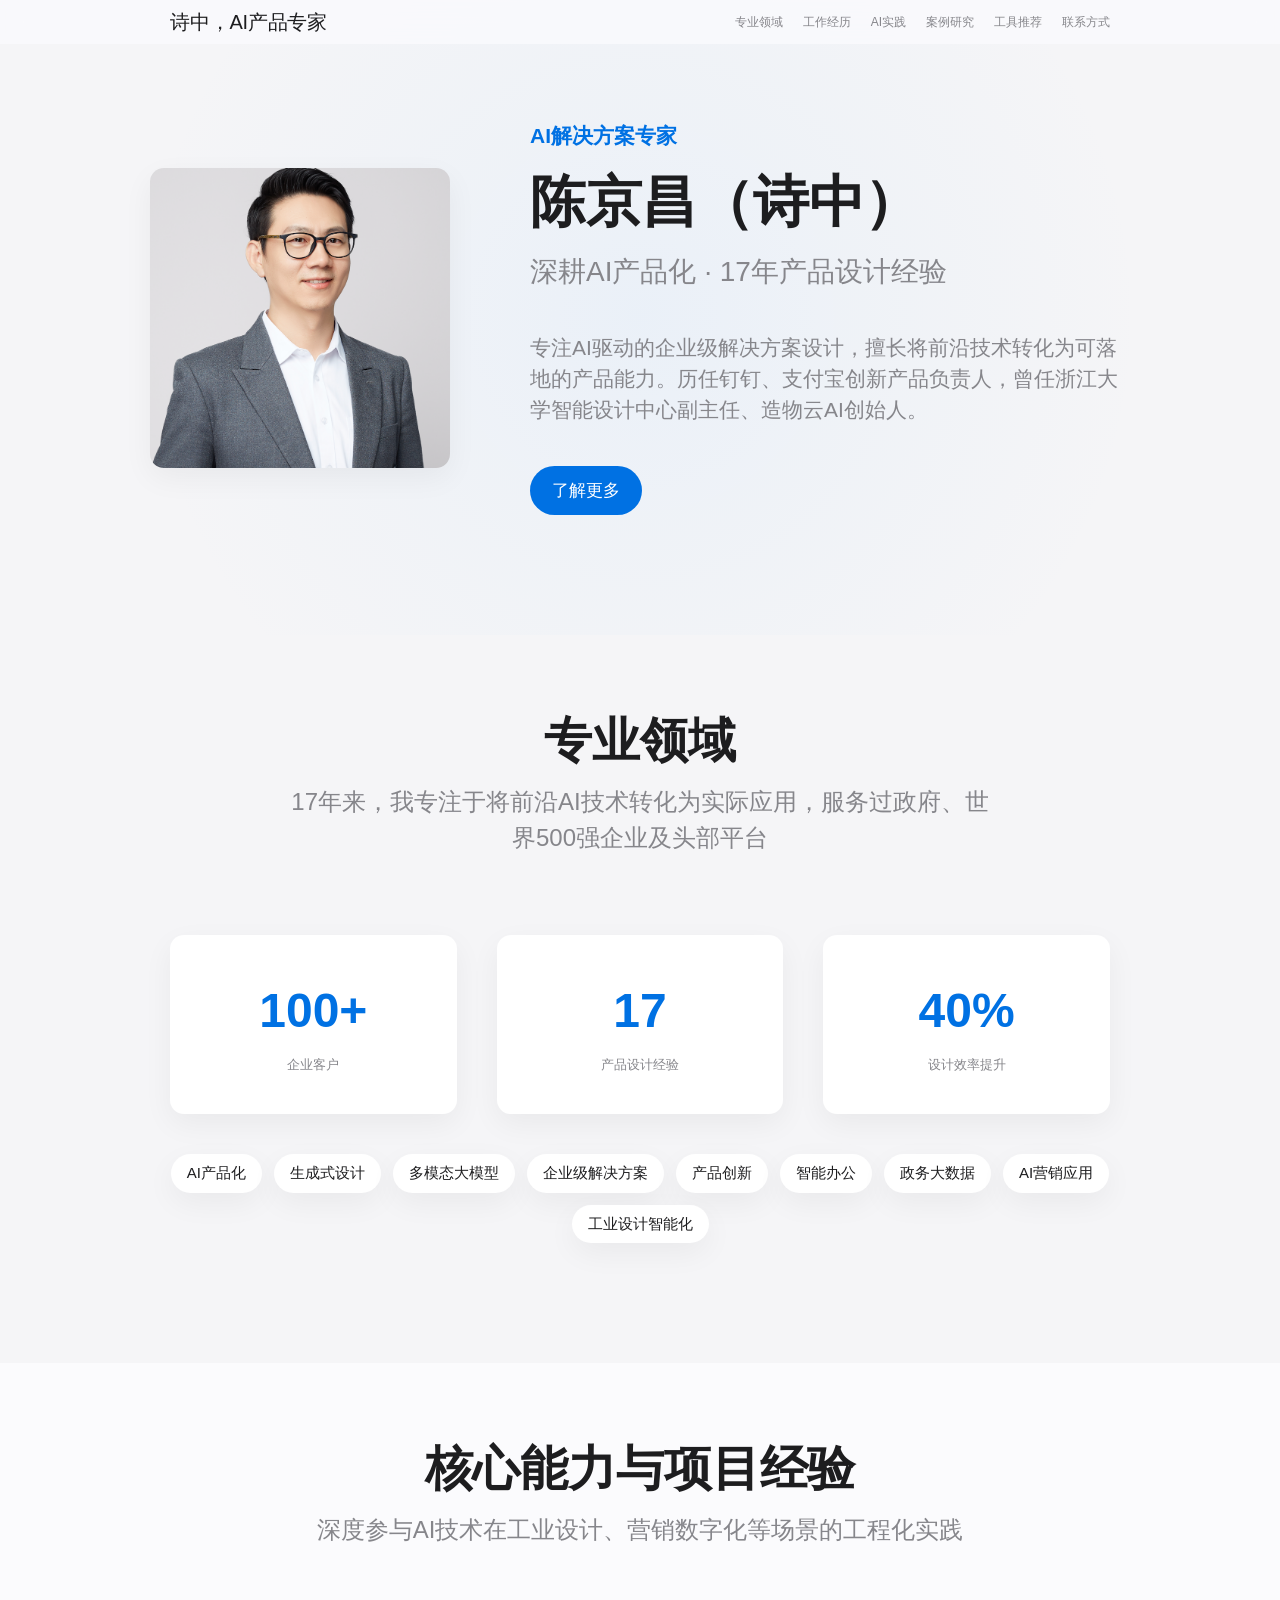
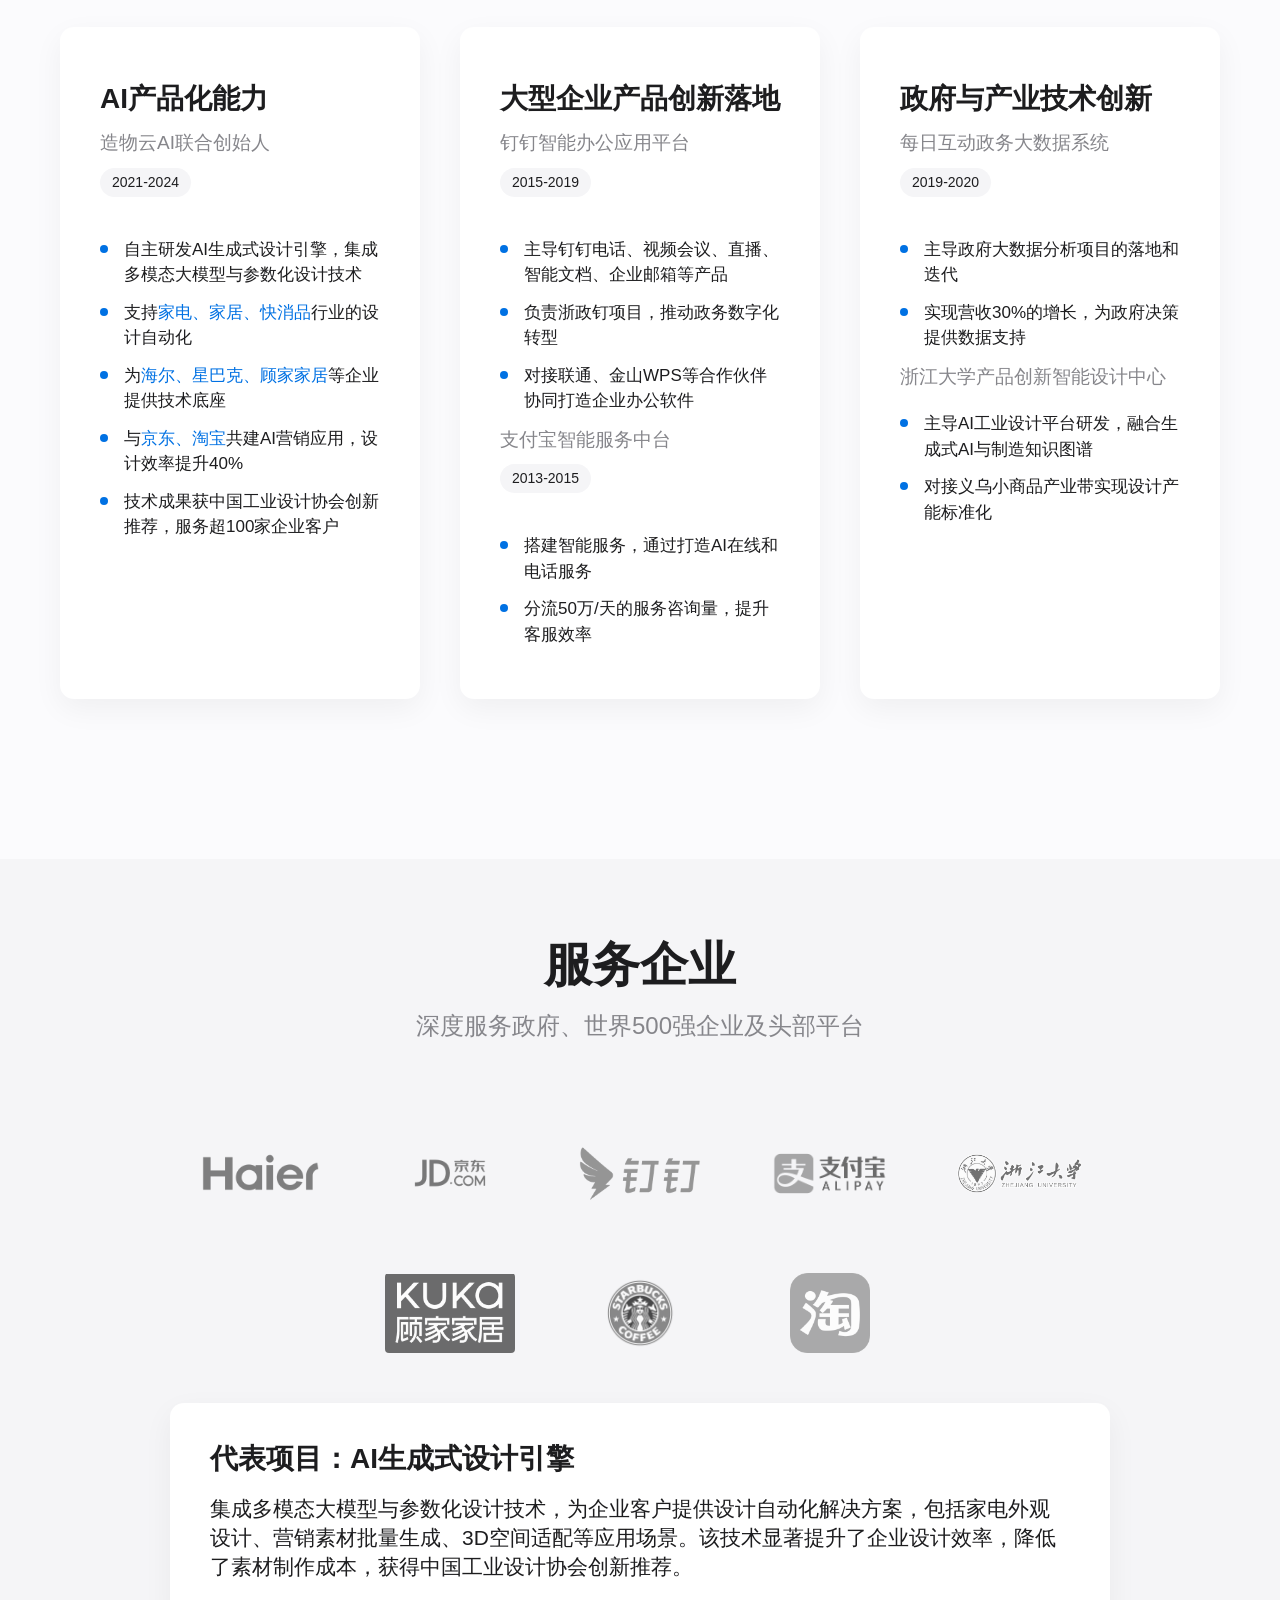
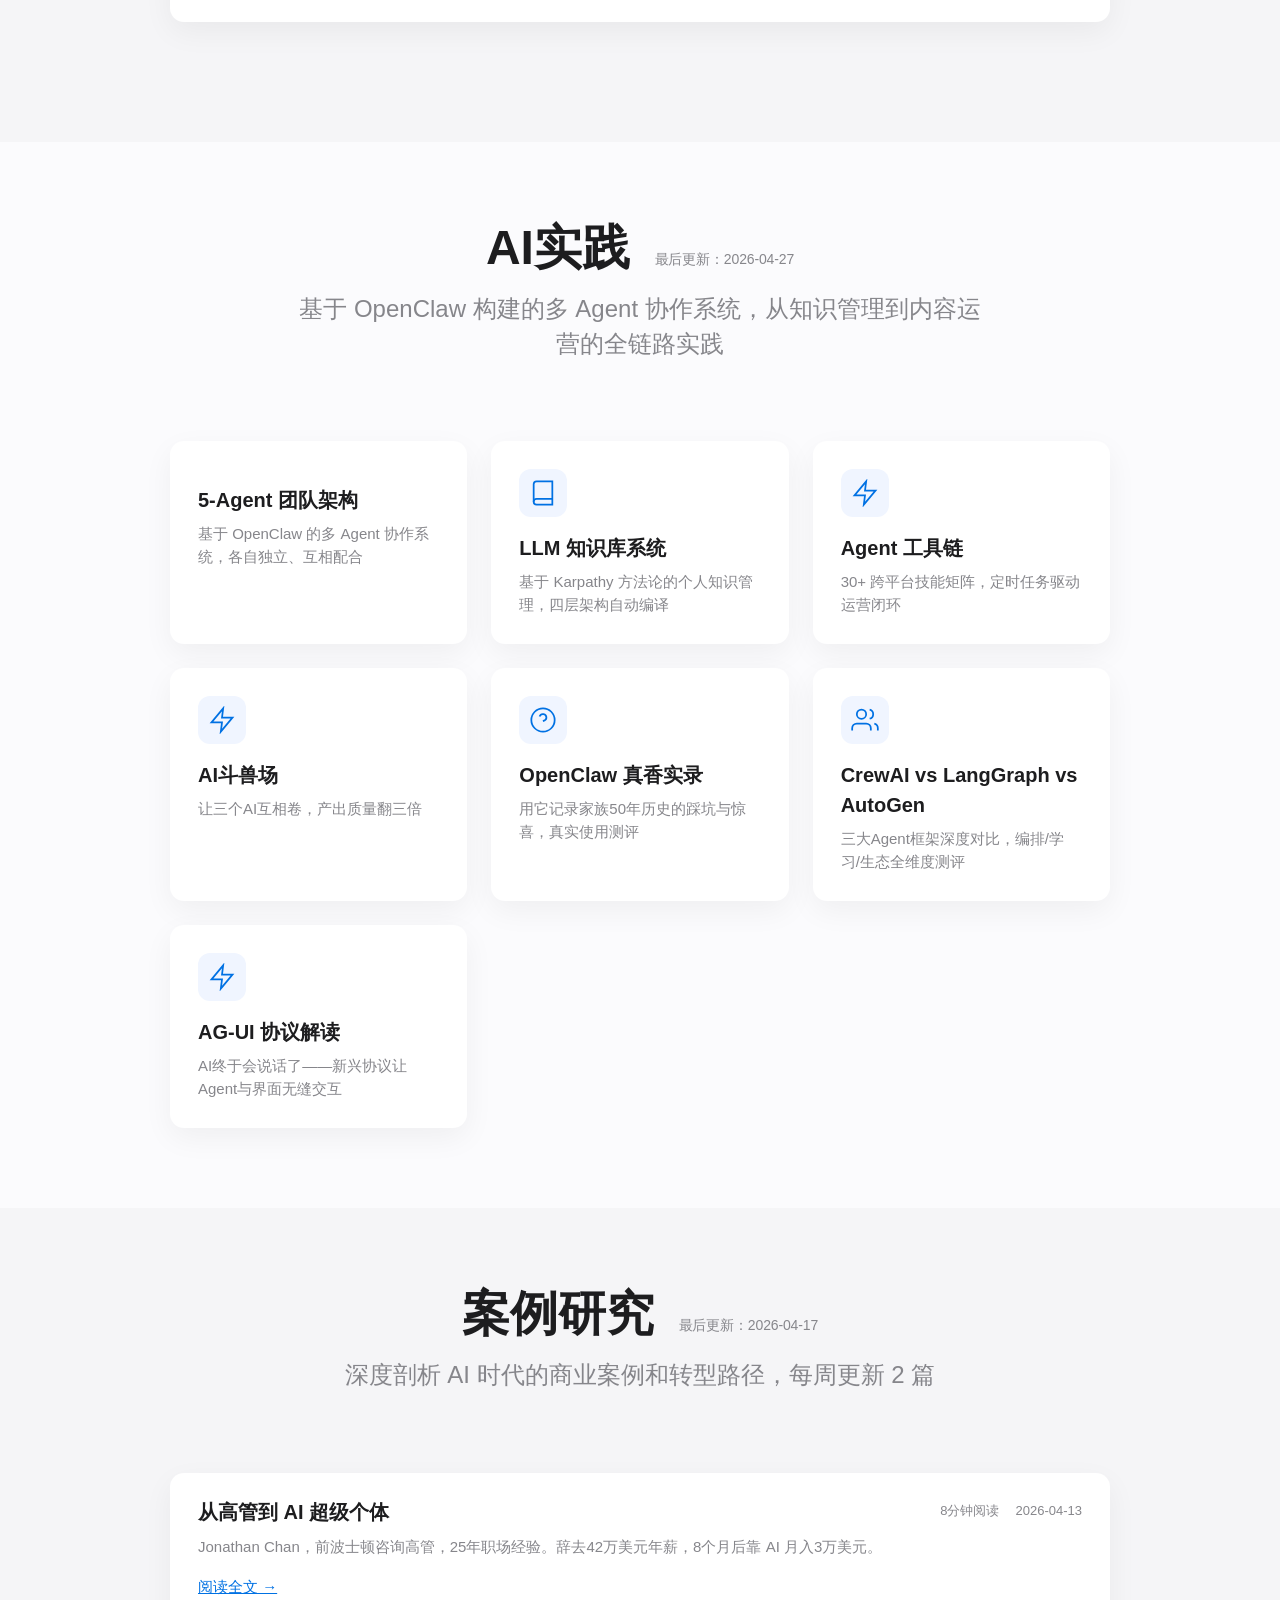
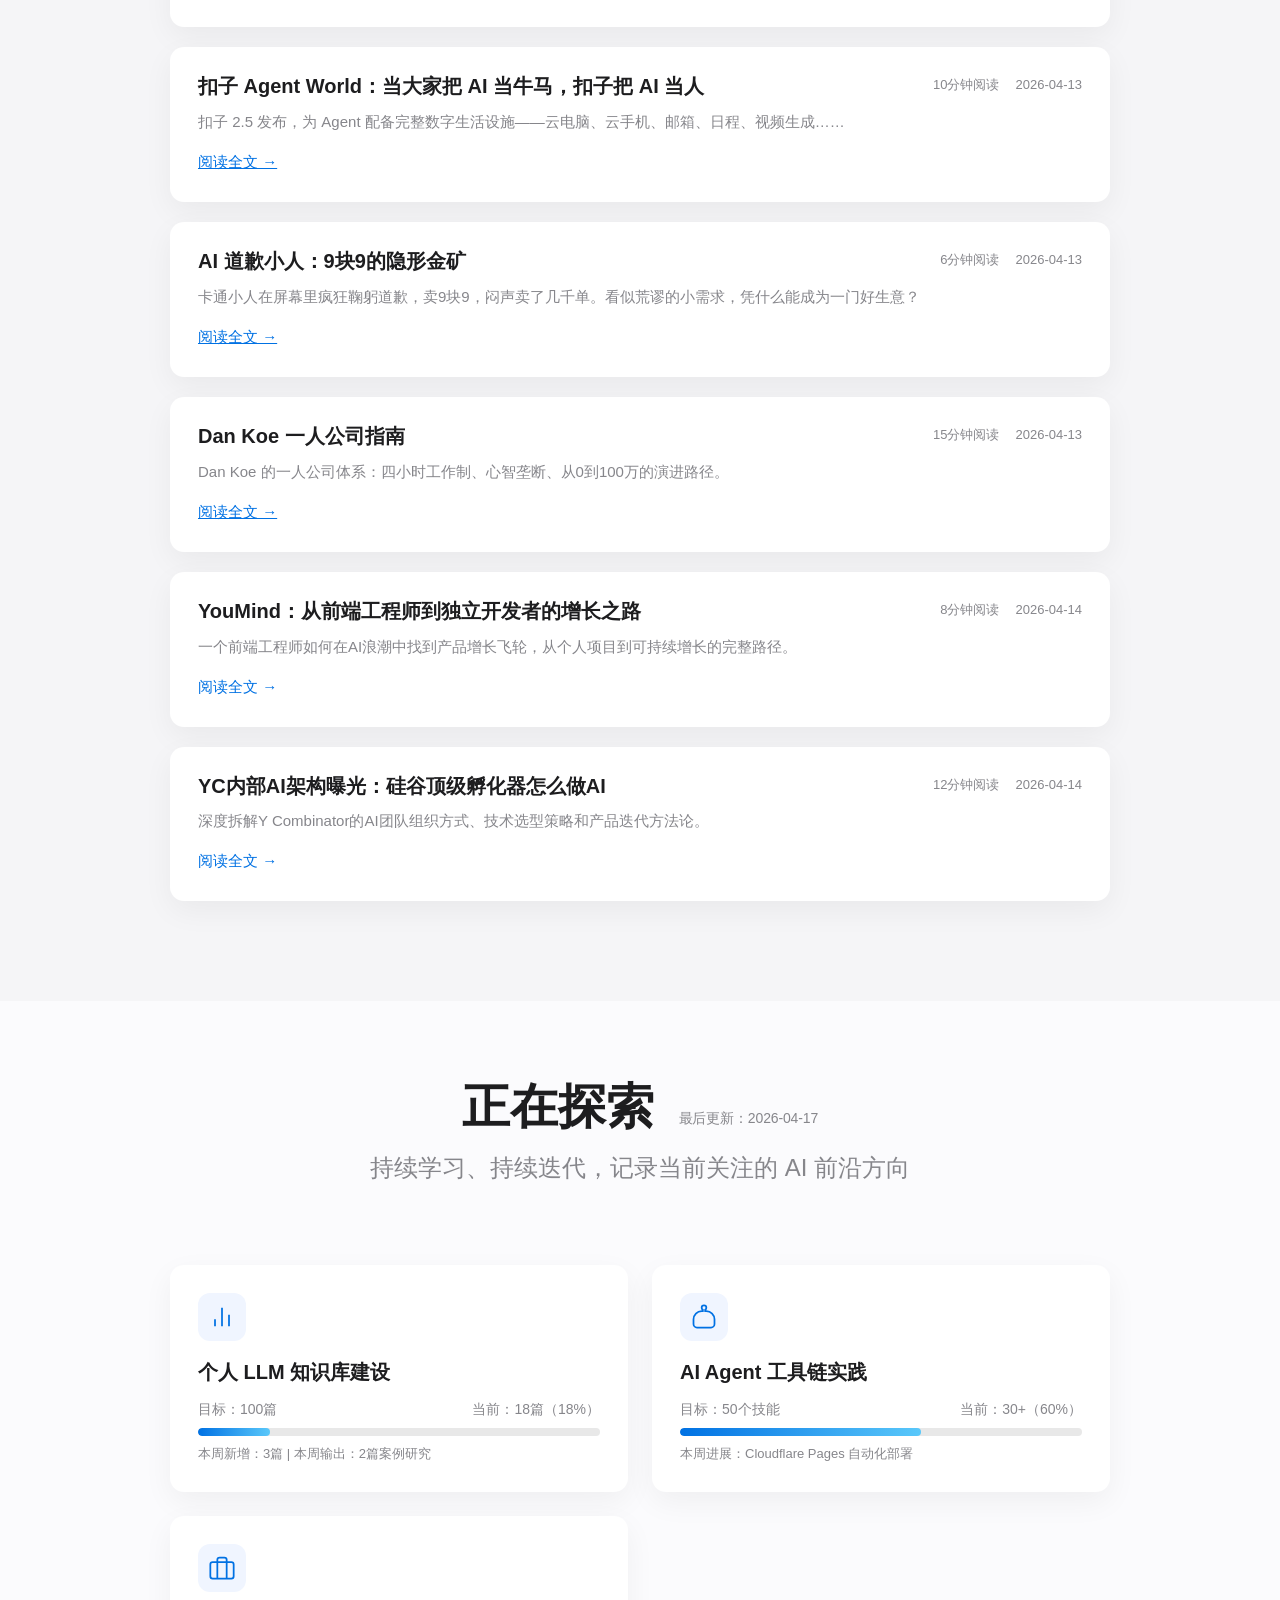
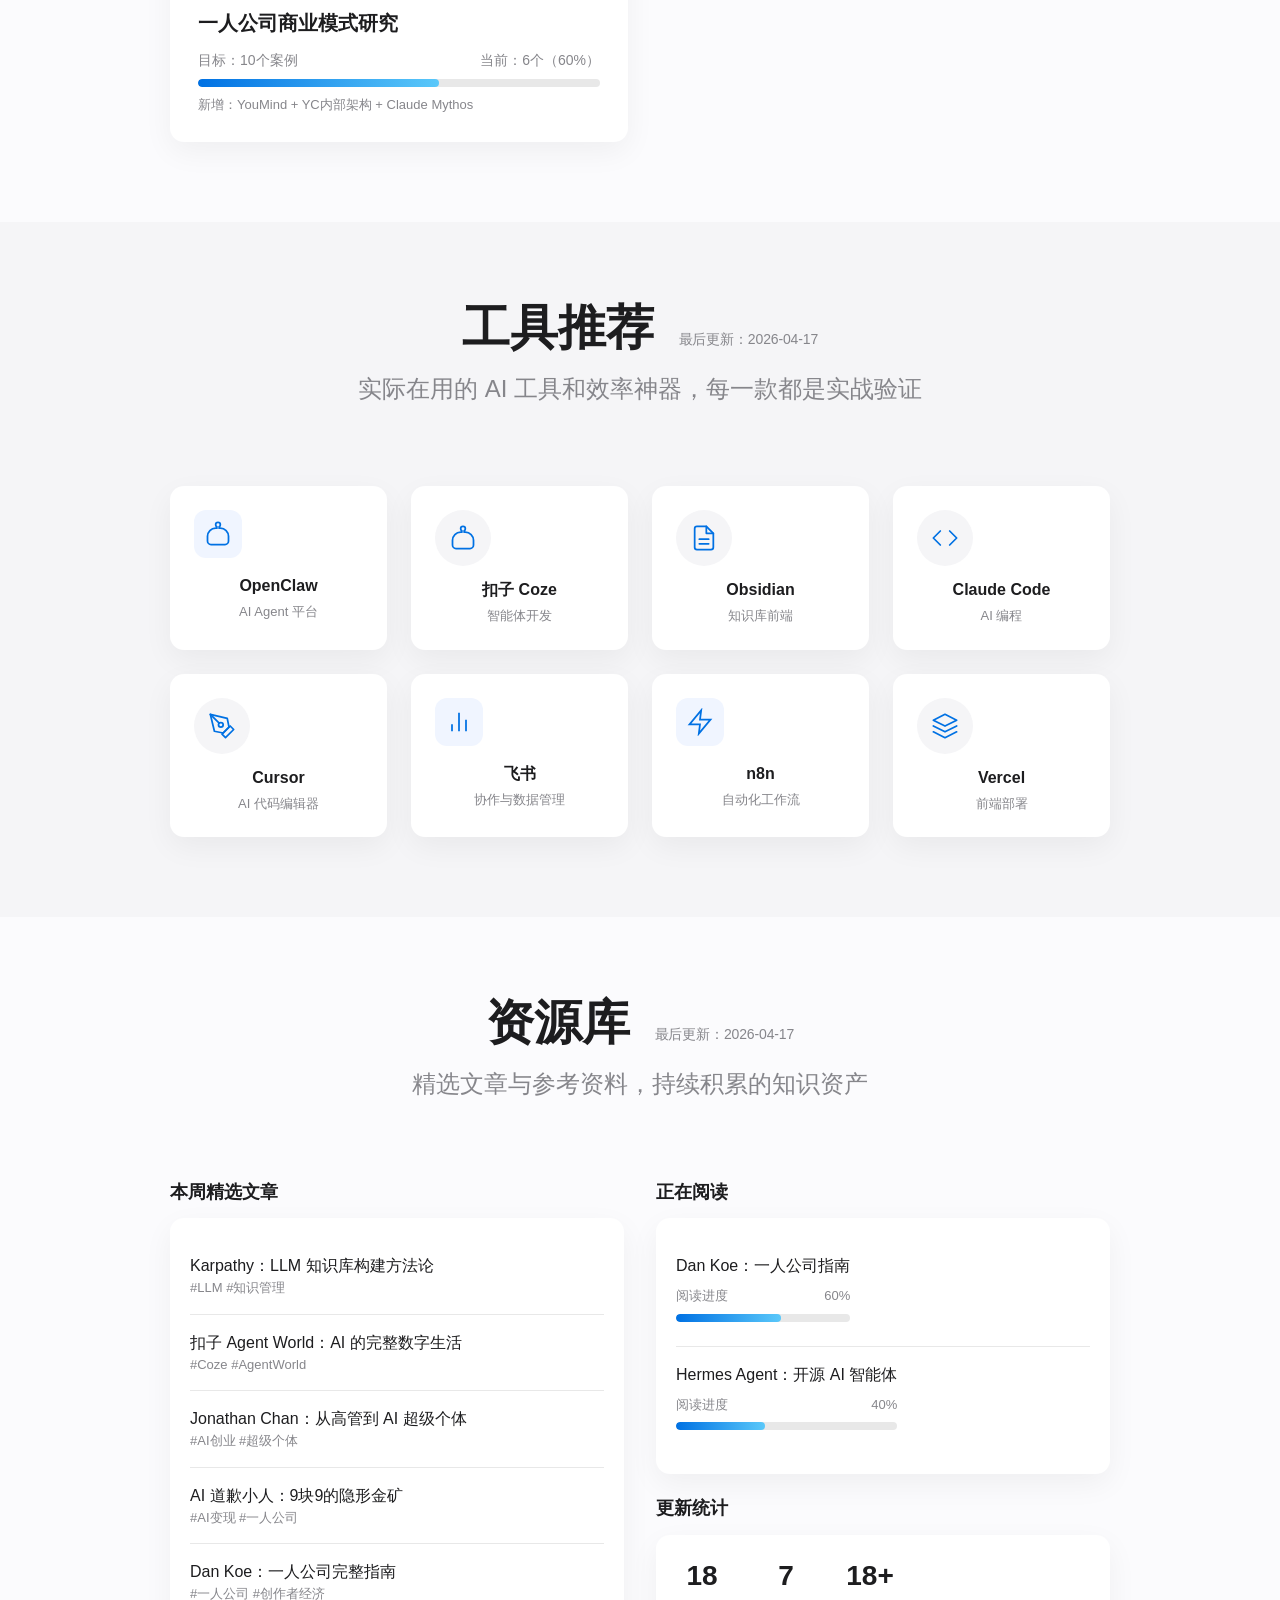
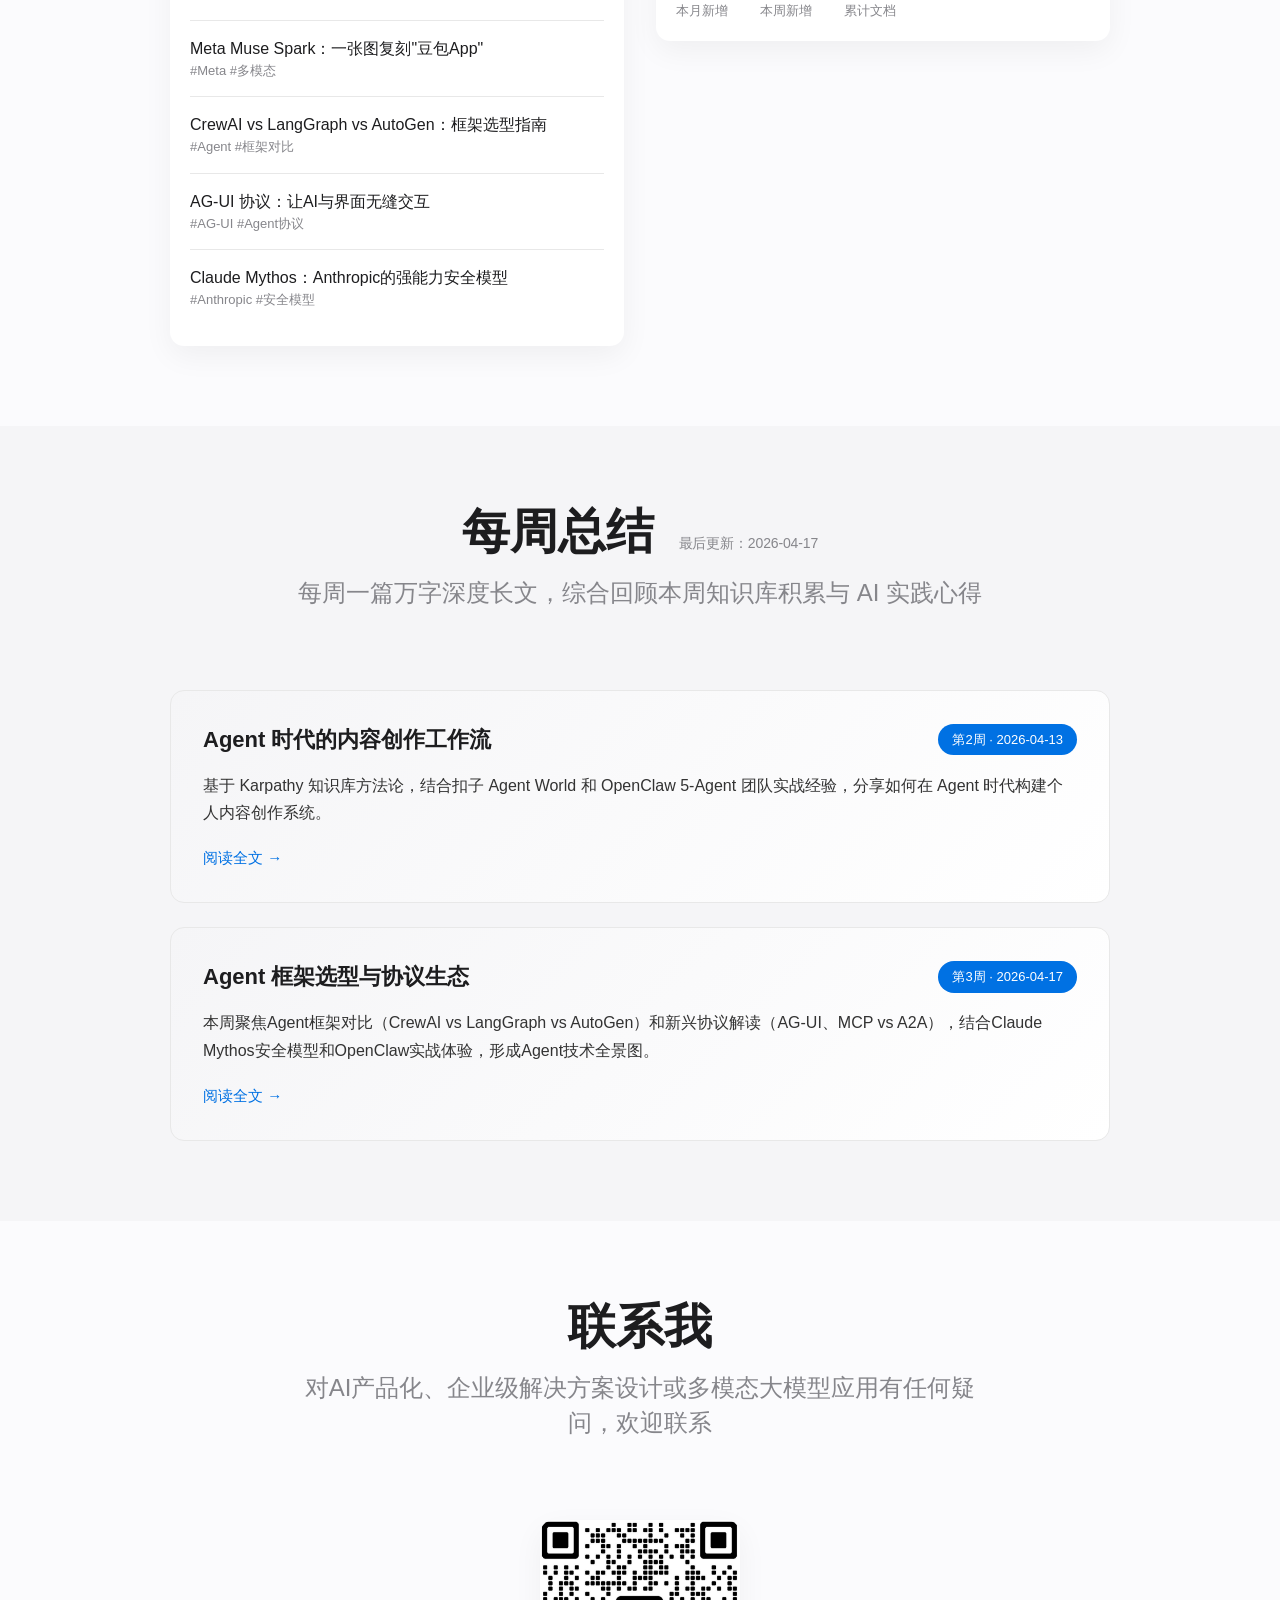
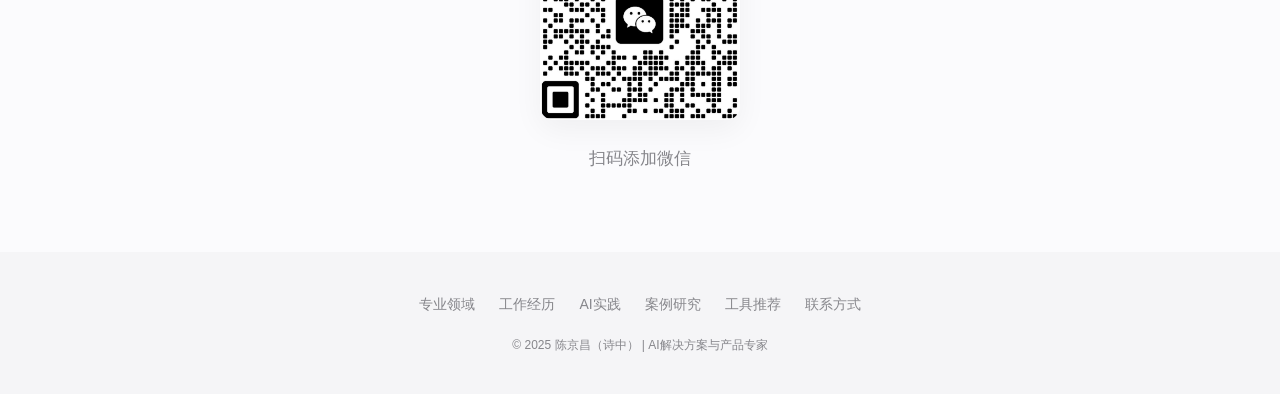
==== commit d0da427c: "feat: add AI斗兽场 article + update AI实践 section - New page: pages/practice-ai-arena.html - 让三个AI互相卷，产出" ====
--- a/index.html
+++ b/index.html
@@ -864,7 +864,7 @@
     <section id="ai-practice" class="section">
         <div class="narrow-container">
             <div class="section-heading">
-                <h2 class="section-title">AI实践 <span class="update-time">最后更新：2026-04-17</span></h2>
+                <h2 class="section-title">AI实践 <span class="update-time">最后更新：2026-04-27</span></h2>
                 <p class="section-subtitle">基于 OpenClaw 构建的多 Agent 协作系统，从知识管理到内容运营的全链路实践</p>
             </div>
             <div class="card-grid card-grid-3">
@@ -883,7 +883,12 @@
                     <div class="card-title-small">Agent 工具链</div>
                     <div class="card-desc">30+ 跨平台技能矩阵，定时任务驱动运营闭环</div>
                 </a>
-                                <a href="https://miaoquai.com/stories/openclaw-worth-it-or-not.html" target="_blank" class="content-card" style="text-decoration:none;color:inherit;">
+                                <a href="pages/practice-ai-arena.html" class="content-card" style="text-decoration:none;color:inherit;">
+                    <div class="icon-svg"><svg viewBox="0 0 24 24"><polygon points="13 2 3 14 12 14 11 22 21 10 12 10 13 2"/></svg></div>
+                    <div class="card-title-small">AI斗兽场</div>
+                    <div class="card-desc">让三个AI互相卷，产出质量翻三倍</div>
+                </a>
+                <a href="https://miaoquai.com/stories/openclaw-worth-it-or-not.html" target="_blank" class="content-card" style="text-decoration:none;color:inherit;">
                     <div class="icon-svg"><svg viewBox="0 0 24 24"><circle cx="12" cy="12" r="10"/><path d="M9.09 9a3 3 0 0 1 5.83 1c0 2-3 3-3 3"/><line x1="12" y1="17" x2="12.01" y2="17"/></svg></div>
                     <div class="card-title-small">OpenClaw 真香实录</div>
                     <div class="card-desc">用它记录家族50年历史的踩坑与惊喜，真实使用测评</div>
